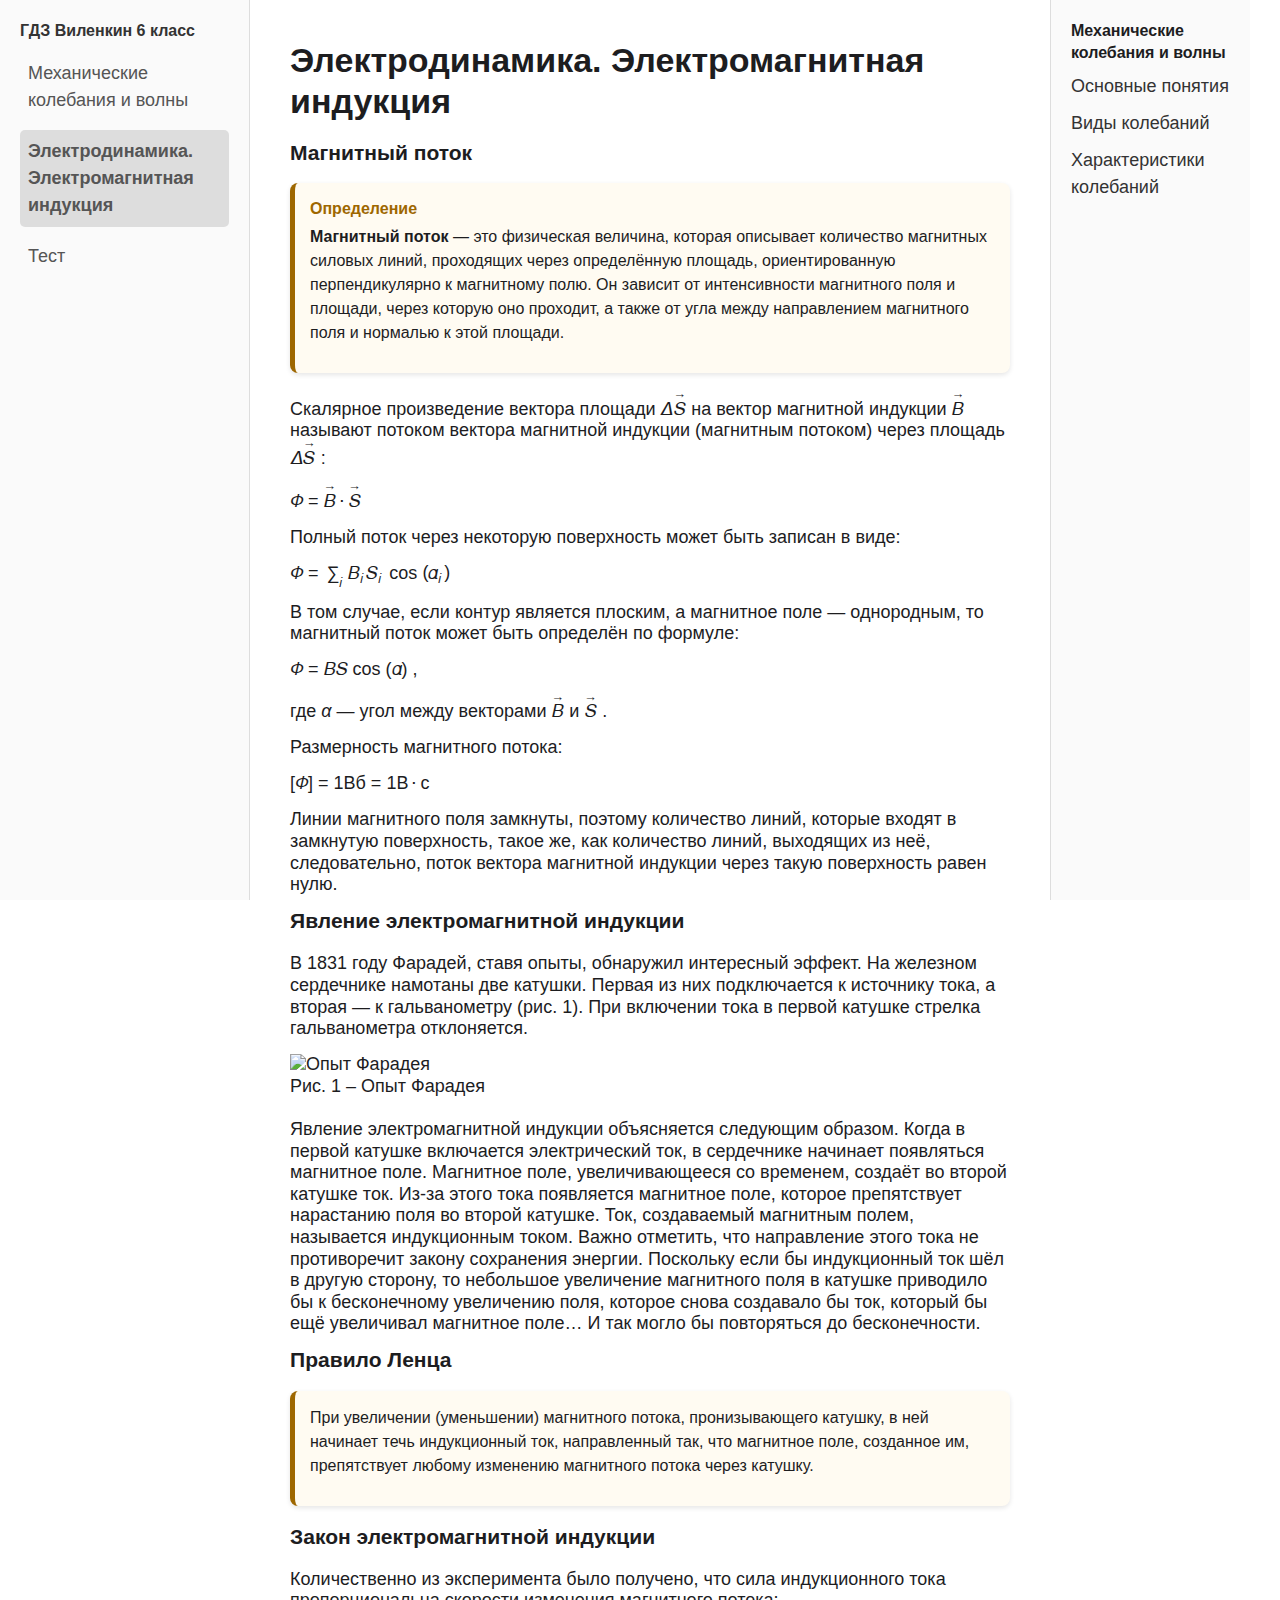
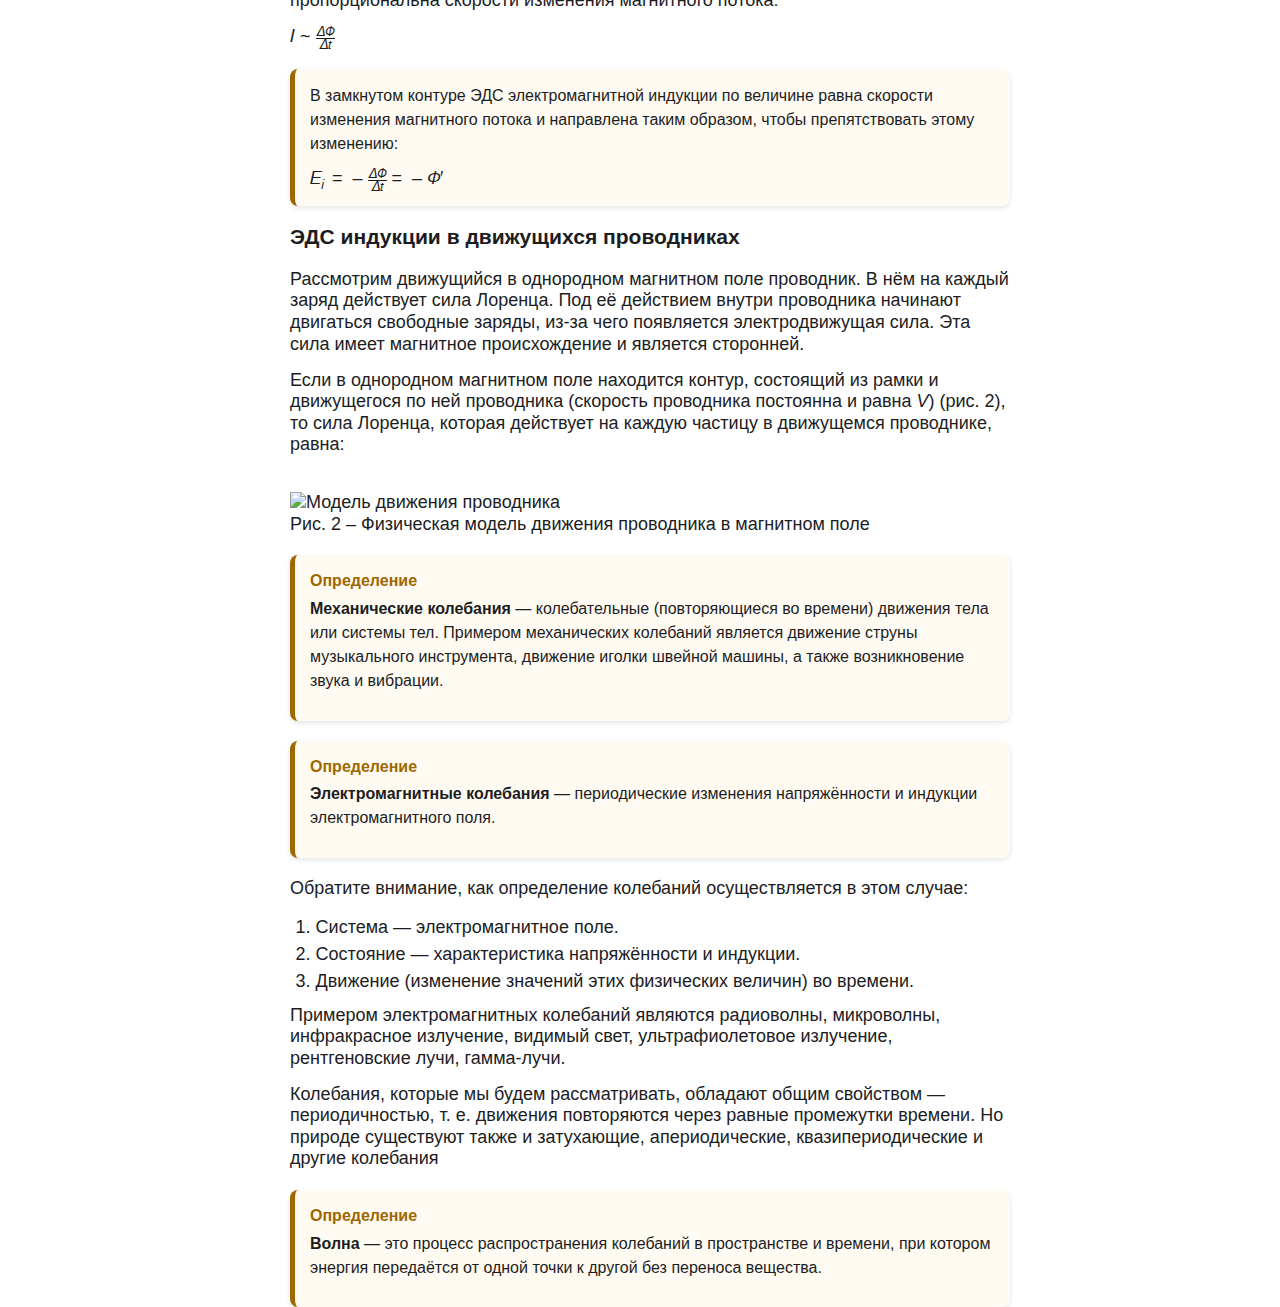
==== other.html @ 0caabad5 "add second page; rename css files" ====
<!DOCTYPE html>
<html lang="ru">
  <head>
    <meta charset="utf-8" />
    <meta name="viewport" content="width=device-width, initial-scale=1.0" />
    <title>Электродинамика. Электромагнитная индукция</title>
    <link rel="stylesheet" href="styles/style.css" />
  </head>

  <body>
    <div class="container">
      <!-- Left Sidebar -->
      <nav class="sidebar">
        <h3>ГДЗ Виленкин 6 класс</h3>
        <ul>
          <li><a href="index.html">Механические колебания и волны</a></li>
          <li class="active">
            <a href="">Электродинамика. Электромагнитная индукция</a>
          </li>
          <li><a href="test.html">Тест</a></li>
        </ul>
      </nav>

      <!-- Main Content -->
      <main class="content">
        <h1>Электродинамика. Электромагнитная индукция</h1>
        <h3>Магнитный поток</h3>
        <div class="note">
          <strong>Определение</strong>
          <p>
            <b>Магнитный поток</b> &mdash; это физическая величина, которая
            описывает количество магнитных силовых линий, проходящих через
            определённую площадь, ориентированную перпендикулярно к магнитному
            полю. Он зависит от интенсивности магнитного поля и площади, через
            которую оно проходит, а также от угла между направлением магнитного
            поля и нормалью к этой площади.
          </p>
        </div>
        <p>
          Скалярное произведение вектора площади
          <math>
            <mi>&Delta;</mi>
            <mover> <mi>S</mi><mo>&rarr;</mo> </mover>
          </math>
          на вектор магнитной индукции
          <math>
            <mover> <mi>B</mi><mo>&rarr;</mo> </mover>
          </math>
          называют потоком вектора магнитной индукции (магнитным потоком) через
          площадь
          <math>
            <mi>&Delta;</mi>
            <mover> <mi>S</mi><mo>&rarr;</mo> </mover>
          </math>
          :
        </p>
        <p>
          <math>
            <mi>&Phi;</mi><mo>=</mo>
            <mover> <mi>B</mi><mo>&rarr;</mo> </mover>
            <mo>&sdot;</mo>
            <mover> <mi>S</mi><mo>&rarr;</mo> </mover>
          </math>
        </p>

        <p>
          Полный поток через некоторую поверхность может быть записан в виде:
        </p>
        <p>
          <math>
            <mi>&Phi;</mi><mo>=</mo>
            <msub>
              <mo>&Sum;</mo>
              <mi>i</mi>
            </msub>
            <msub> <mi>B</mi><mi>i</mi> </msub>
            <msub> <mi>S</mi><mi>i</mi> </msub>
            <mo>cos</mo>
            <mo>(</mo>
            <msub> <mi>&alpha;</mi><mi>i</mi> </msub>
            <mo>)</mo>
          </math>
        </p>

        <p>
          В том случае, если контур является плоским, а магнитное поле &mdash;
          однородным, то магнитный поток может быть определён по формуле:
        </p>
        <p>
          <math>
            <mi>&Phi;</mi>
            <mo>=</mo>
            <mi>B</mi><mi>S</mi> <mo>cos</mo> <mo>(</mo><mi>&alpha;</mi>
            <mo>)</mo>
          </math>
          ,
        </p>
        <p>
          где <i class="math-symbol">&alpha;</i> &mdash; угол между векторами
          <math>
            <mover> <mi>B</mi><mo>&rarr;</mo> </mover>
          </math>
          и
          <math>
            <mover> <mi>S</mi><mo>&rarr;</mo> </mover>
          </math>
          .
        </p>

        <p>Размерность магнитного потока:</p>
        <p>
          <math>
            <mo>[</mo><mi>&Phi;</mi><mo>]</mo>
            <mo>=</mo>
            <mn>1</mn><mi>Bб</mi>
            <mo>=</mo>
            <mn>1</mn><mi>В</mi><mo>&sdot;</mo><mi>с</mi>
          </math>
        </p>

        <p>
          Линии магнитного поля замкнуты, поэтому количество линий, которые
          входят в замкнутую поверхность, такое же, как количество линий,
          выходящих из неё, следовательно, поток вектора магнитной индукции
          через такую поверхность равен нулю.
        </p>

        <h3>Явление электромагнитной индукции</h3>
        <br />
        <p>
          В 1831 году Фарадей, ставя опыты, обнаружил интересный эффект. На
          железном сердечнике намотаны две катушки. Первая из них подключается к
          источнику тока, а вторая &mdash; к гальванометру (рис. 1). При
          включении тока в первой катушке стрелка гальванометра отклоняется.
        </p>
        <figure>
          <img src="" alt="Опыт Фарадея" />
          <figcaption>Рис. 1 &ndash; Опыт Фарадея</figcaption>
        </figure>
        <br />

        <p>
          Явление электромагнитной индукции объясняется следующим образом. Когда
          в первой катушке включается электрический ток, в сердечнике начинает
          появляться магнитное поле. Магнитное поле, увеличивающееся со
          временем, создаёт во второй катушке ток. Из-за этого тока появляется
          магнитное поле, которое препятствует нарастанию поля во второй
          катушке. Ток, создаваемый магнитным полем, называется индукционным
          током. Важно отметить, что направление этого тока не противоречит
          закону сохранения энергии. Поскольку если бы индукционный ток шёл в
          другую сторону, то небольшое увеличение магнитного поля в катушке
          приводило бы к бесконечному увеличению поля, которое снова создавало
          бы ток, который бы ещё увеличивал магнитное поле… И так могло бы
          повторяться до бесконечности.
        </p>

        <h3>Правило Ленца</h3>
        <div class="note">
          <p>
            При увеличении (уменьшении) магнитного потока, пронизывающего
            катушку, в ней начинает течь индукционный ток, направленный так, что
            магнитное поле, созданное им, препятствует любому изменению
            магнитного потока через катушку.
          </p>
        </div>

        <h3>Закон электромагнитной индукции</h3>
        <br />
        <p>
          Количественно из эксперимента было получено, что сила индукционного
          тока пропорциональна скорости изменения магнитного потока:
        </p>
        <math>
          <mi>I</mi><mo> ~ </mo>
          <mfrac>
            <mrow> <mi>&Delta;</mi><mi>&Phi;</mi> </mrow>
            <mrow> <mi>&Delta;</mi><mi>t</mi> </mrow>
          </mfrac>
        </math>
        <div class="note">
          <p>
            В замкнутом контуре ЭДС электромагнитной индукции по величине равна
            скорости изменения магнитного потока и направлена таким образом,
            чтобы препятствовать этому изменению:
          </p>
          <math>
            <msub>
              <mi>E</mi>
              <mi>i</mi>
            </msub>
            <mo>=</mo>
            <mo>&ndash;</mo>
            <mfrac>
              <mrow> <mi>&Delta;</mi><mi>&Phi;</mi> </mrow>
              <mrow> <mi>&Delta;</mi><mi>t</mi> </mrow>
            </mfrac>
            <mo>=</mo>
            <mo>&ndash;</mo><mi>&Phi;</mi><mi>&prime;</mi>
          </math>
        </div>

        <h3>ЭДС индукции в движущихся проводникаx</h3>
        <br />
        <p>
          Рассмотрим движущийся в однородном магнитном поле проводник. В нём на
          каждый заряд действует сила Лоренца. Под её действием внутри
          проводника начинают двигаться свободные заряды, из-за чего появляется
          электродвижущая сила. Эта сила имеет магнитное происхождение и
          является сторонней.
        </p>
        <p>
          Если в однородном магнитном поле находится контур, состоящий из рамки
          и движущегося по ней проводника (скорость проводника постоянна и равна
          <i class="math-symbol">V</i>) (рис. 2), то сила Лоренца, которая
          действует на каждую частицу в движущемся проводнике, равна:
        </p>
        <math> </math>
        <figure>
          <img
            src=""
            alt="Модель движения проводника"
          />
          <figcaption>
            Рис. 2 &ndash; Физическая модель движения проводника в магнитном
            поле
          </figcaption>
        </figure>

        <!-- Old code -->
        <div class="note">
          <strong>Определение</strong>
          <p>
            <b>Механические колебания</b> &mdash; колебательные (повторяющиеся
            во времени) движения тела или системы тел. Примером механических
            колебаний является движение струны музыкального инструмента,
            движение иголки швейной машины, а также возникновение звука и
            вибрации.
          </p>
        </div>

        <div class="note">
          <strong>Определение</strong>
          <p>
            <b>Электромагнитные колебания</b> &mdash; периодические изменения
            напряжённости и индукции электромагнитного поля.
          </p>
        </div>

        <div>
          <p>
            Обратите внимание, как определение колебаний осуществляется в этом
            случае:
          </p>
          <ol start="1">
            <li>Система &mdash; электромагнитное поле.</li>
            <li>Состояние &mdash; характеристика напряжённости и индукции.</li>
            <li>
              Движение (изменение значений этих физических величин) во времени.
            </li>
          </ol>
        </div>
        <p>
          Примером электромагнитных колебаний являются радиоволны, микроволны,
          инфракрасное излучение, видимый свет, ультрафиолетовое излучение,
          рентгеновские лучи, гамма-лучи.
        </p>

        <p>
          Колебания, которые мы будем рассматривать, обладают общим свойством
          &mdash; периодичностью, т. е. движения повторяются через равные
          промежутки времени. Но природе существуют также и затухающие,
          апериодические, квазипериодические и другие колебания
        </p>
        <div class="note">
          <strong>Определение</strong>
          <p>
            <b>Волна</b> &mdash; это процесс распространения колебаний в
            пространстве и времени, при котором энергия передаётся от одной
            точки к другой без переноса вещества.
          </p>
        </div>
      </main>

      <!-- Right Sidebar -->
      <aside class="right-sidebar">
        <h3>Механические колебания и волны</h3>
        <ul>
          <li><a href="#">Основные понятия</a></li>
          <li><a href="#">Виды колебаний</a></li>
          <li><a href="#">Характеристики колебаний</a></li>
        </ul>
      </aside>
    </div>
  </body>
</html>
---- styles/style.css ----
/* Reset and basic styles */
* {
    margin: 0;
    padding: 0;
    box-sizing: border-box;
    font-family: 'SF Pro Text 400', 'Helvetica', 'Arial', sans-serif;
}
/* Layout */
.container {
    display: flex;
    height: 100vh;
}

/* Sidebar (Left) */
.sidebar {
    width: 250px;
    background: #fafafa;
    padding: 20px;
    overflow-y: auto;
    border-right: 1px solid #ddd;
}

.sidebar h3 {
    font-size: 16px;
    margin-bottom: 10px;
    color: #333;
}

.sidebar ul {
    list-style: none;
    padding: 0;
}

.sidebar ul li {
    margin: 8px 0;
}

.sidebar ul li a {
    text-decoration: none;
    color: #555;
    display: block;
    padding: 8px;
    border-radius: 5px;
}

.sidebar ul li a:hover,
.sidebar ul li.active a {
    background: #ddd;
}

.sidebar ul li.active a {
    font-weight: 600;
}


/* Main Content */
.content {
    flex: 1;
    padding: 40px;
    max-width: 800px;
}
body {
    font-family: 'SF Pro Text 400', 'Helvetica', 'Arial', sans-serif;
    font-size: 18px;
    color: #1d1d1f;
    line-height: 1.2em;

}

h1 {
    font-family: 'SF Pro Display 700', sans-serif;
    font-size: 34px;
    line-height: 1.2em;
    margin-bottom: 20px;
}
h2 {
    font-family: 'SF Pro Display 700', sans-serif;
    font-size: 28px;
    line-height: 1.2em;
    margin-top: 20px;
    margin-bottom: 12px;
}

ol {
    margin-left: 1.6rem;
    margin-top: 0.8rem;
    margin-bottom: 0.6rem;
}

li {
    line-height: 1.5em;
}

p{
    margin-bottom: 0.8em;
}

.subtitle {
    font-size: 20px;
    line-height: 1.3em;
    margin-bottom: 24px;
}

.main-image {
    width: 100%;
    max-width: 600px;
    border-radius: 8px;
    margin: 20px 0;
}

/* Right Sidebar */
.right-sidebar {
    width: 200px;
    background: #fafafa;
    padding: 20px;
    border-left: 1px solid #ddd;
}

.right-sidebar h3 {
    font-size: 16px;
    margin-bottom: 10px;
}

.right-sidebar ul {
    list-style: none;
}

.right-sidebar ul li {
    margin-bottom: 10px;
}

.right-sidebar ul li a {
    text-decoration: none;
    color: #333;
}

.right-sidebar ul li a:hover {
    text-decoration: underline;
}

/* Note Component */
.note {
    background: #fffbf2;
    border-left: 5px solid #9e6700;
    padding: 15px;
    border-radius: 8px;
    box-shadow: 0px 2px 5px rgba(0, 0, 0, 0.1);
    margin-top: 20px;
    margin-bottom: 20px;
}

.note strong {
    display: block;
    font-size: 16px;
    color: #9e6700;
    margin-bottom: 5px;
}
.note bold {
    font-weight: bold;
}
.note p {
    font-size: 16px;
    line-height: 1.5em;
}

/* Responsive Design */
@media (max-width: 900px) {
    .right-sidebar {
        display: none;
    }
}

@media (max-width: 700px) {
    .sidebar {
        display: none;
        width: 200px;
    }

    .container {
        flex-direction: column;
    }

    .content {
        padding: 20px;
    }
}
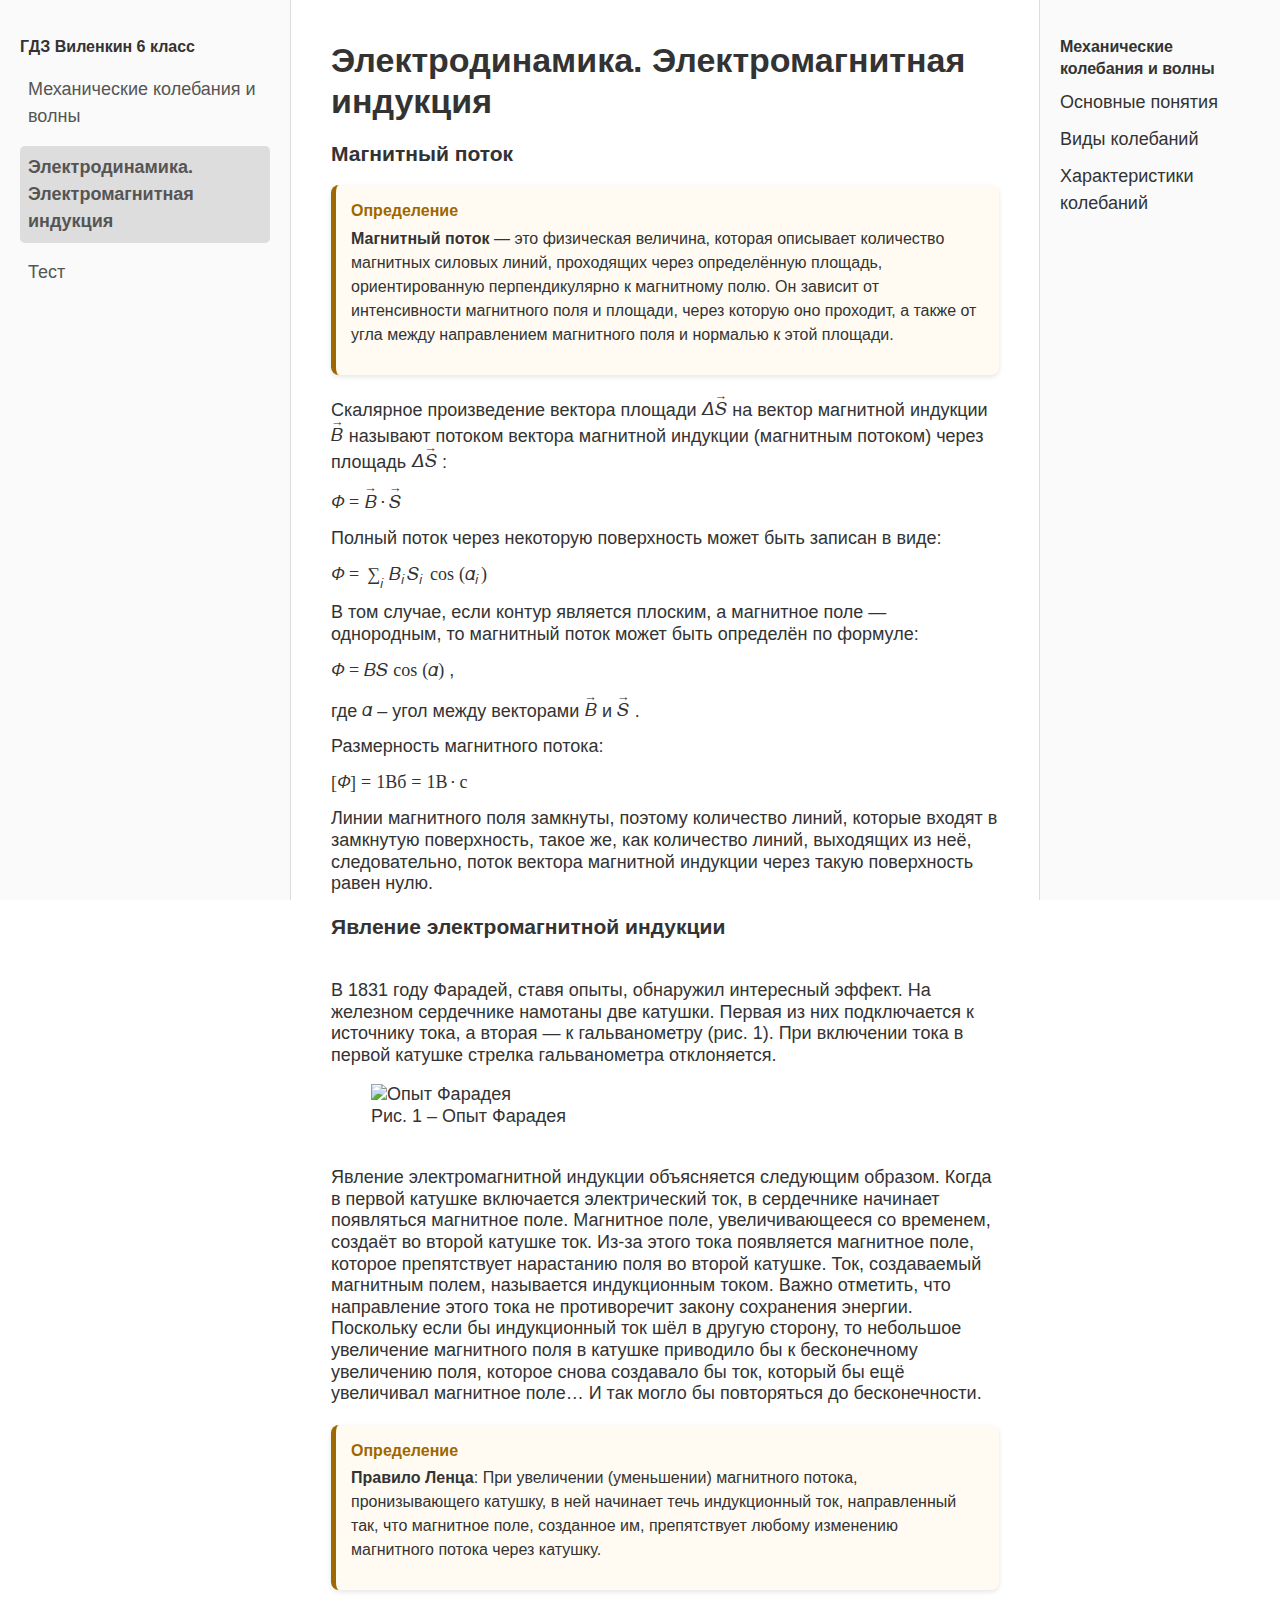
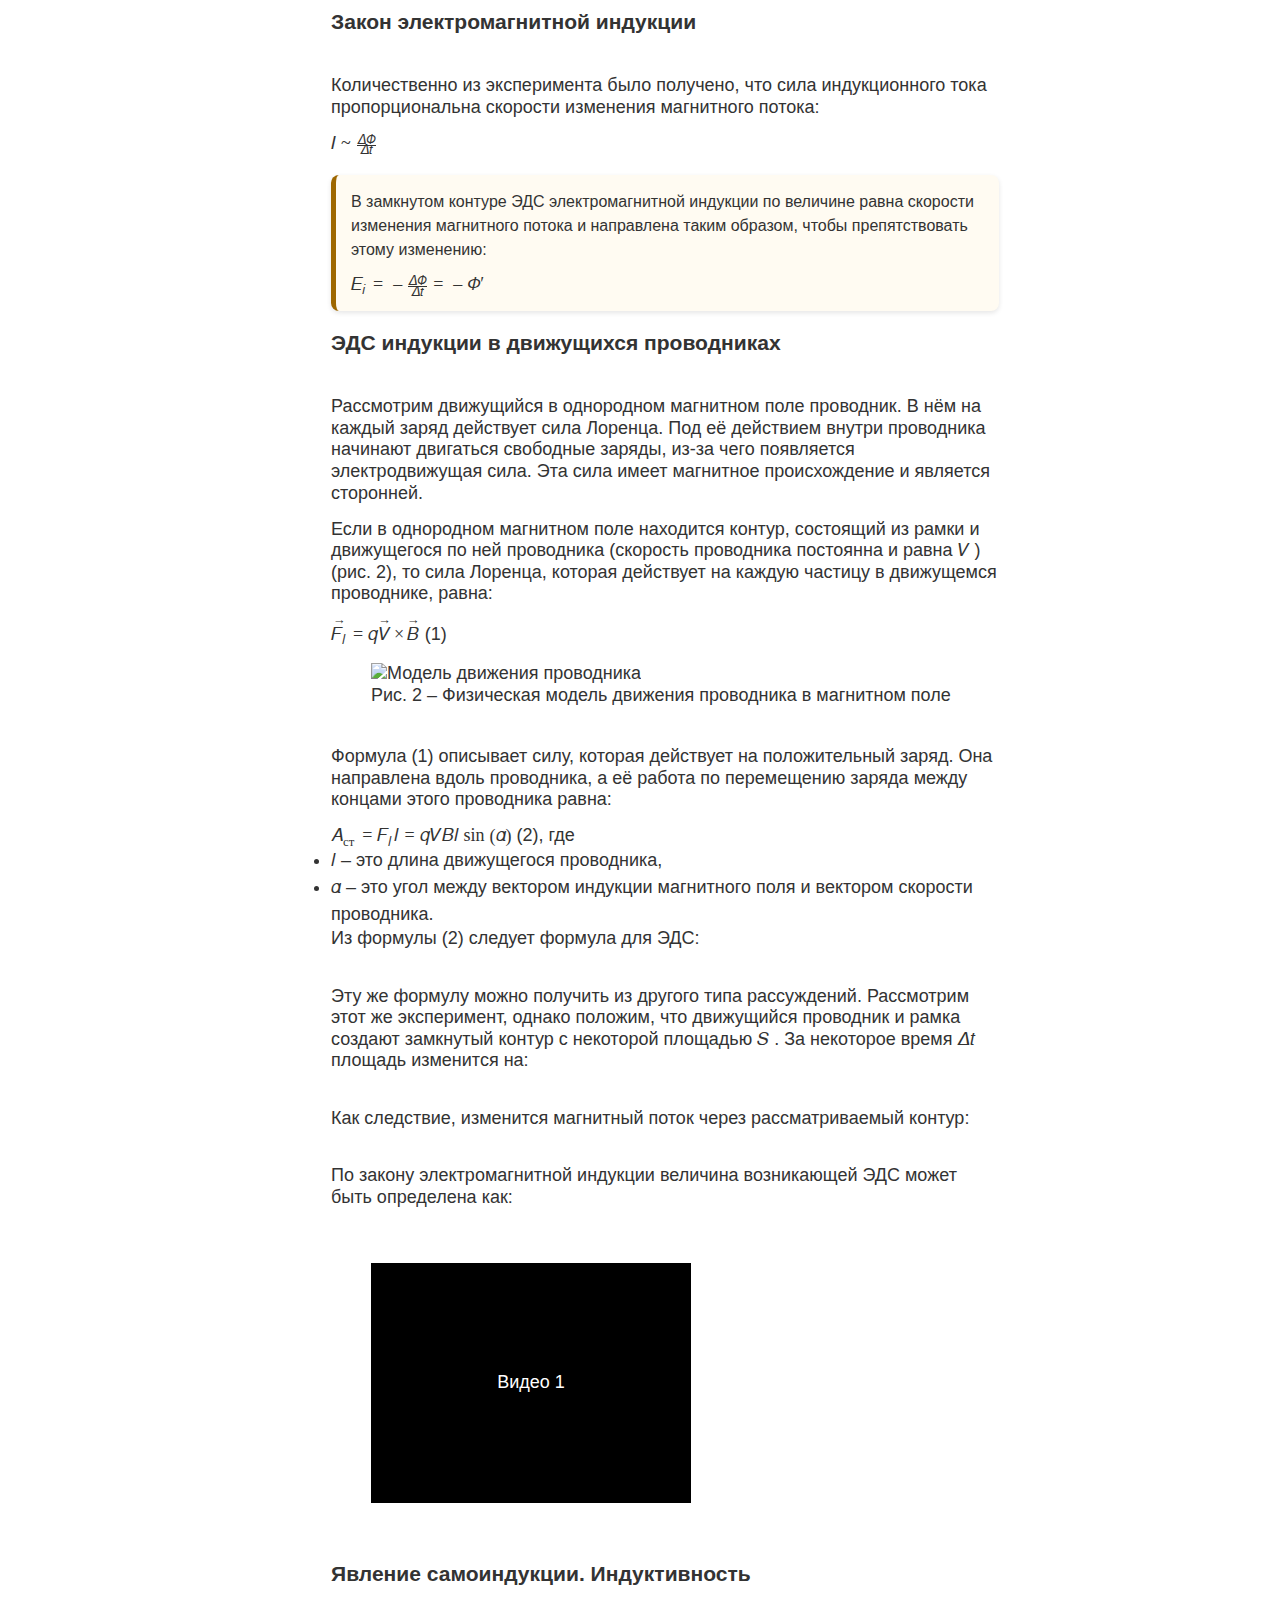
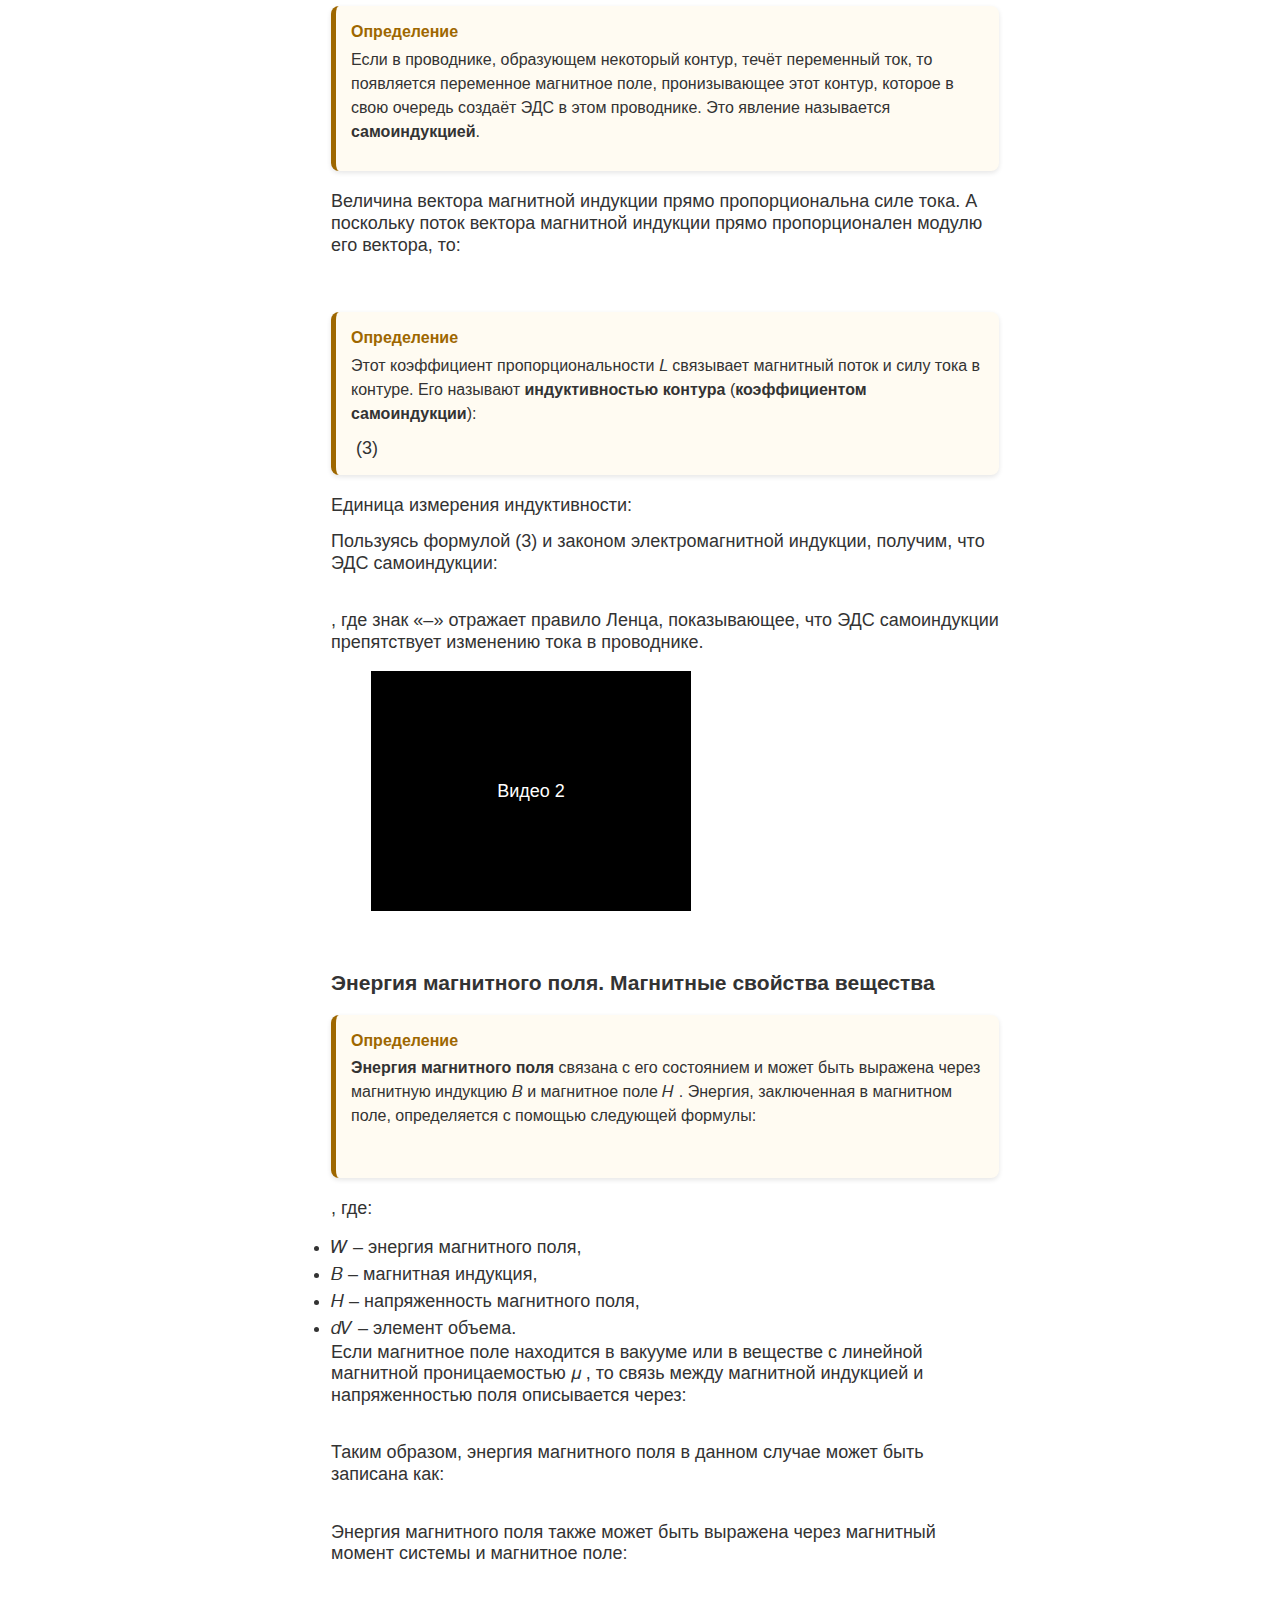
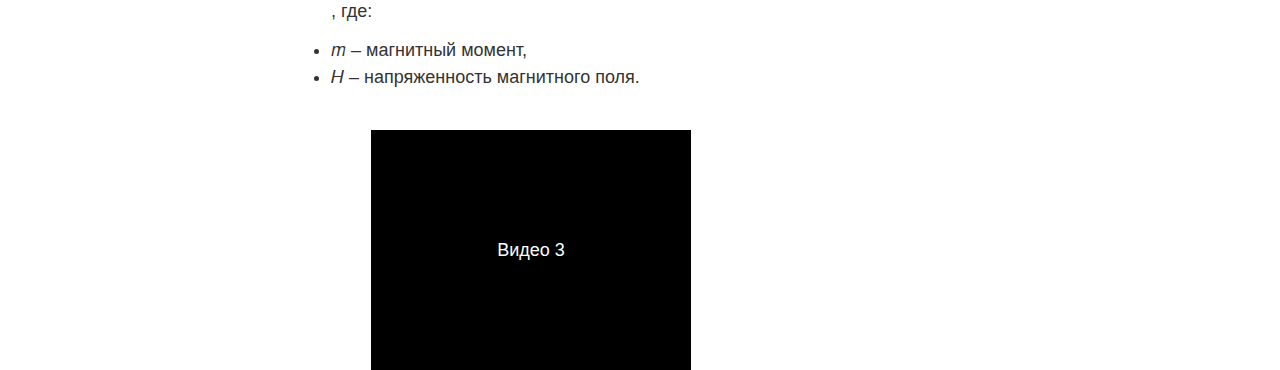
==== commit c0cf6b9c: "fill second page; config styles" ====
--- a/other.html
+++ b/other.html
@@ -4,7 +4,18 @@
     <meta charset="utf-8" />
     <meta name="viewport" content="width=device-width, initial-scale=1.0" />
     <title>Электродинамика. Электромагнитная индукция</title>
-    <link rel="stylesheet" href="styles/style.css" />
+    <link rel="stylesheet" href="styles/styles.css" />
+    <style>
+      .video {
+        display: flex;
+        height: 240px;
+        width: 320px;
+        background-color: #000;
+        color: #fff;
+        justify-content: center;
+        align-items: center;
+      }
+    </style>
   </head>
 
   <body>
@@ -28,28 +39,24 @@
         <div class="note">
           <strong>Определение</strong>
           <p>
-            <b>Магнитный поток</b> &mdash; это физическая величина, которая
-            описывает количество магнитных силовых линий, проходящих через
-            определённую площадь, ориентированную перпендикулярно к магнитному
-            полю. Он зависит от интенсивности магнитного поля и площади, через
-            которую оно проходит, а также от угла между направлением магнитного
-            поля и нормалью к этой площади.
+            <b>Магнитный поток</b> &mdash; это физическая величина, которая описывает количество магнитных силовых
+            линий, проходящих через определённую площадь, ориентированную перпендикулярно к магнитному полю. Он зависит
+            от интенсивности магнитного поля и площади, через которую оно проходит, а также от угла между направлением
+            магнитного поля и нормалью к этой площади.
           </p>
         </div>
         <p>
           Скалярное произведение вектора площади
           <math>
-            <mi>&Delta;</mi>
-            <mover> <mi>S</mi><mo>&rarr;</mo> </mover>
+            <mi>&Delta;</mi><mover> <mi>S</mi><mo>&rarr;</mo> </mover>
           </math>
           на вектор магнитной индукции
           <math>
             <mover> <mi>B</mi><mo>&rarr;</mo> </mover>
           </math>
-          называют потоком вектора магнитной индукции (магнитным потоком) через
-          площадь
-          <math>
-            <mi>&Delta;</mi>
+          называют потоком вектора магнитной индукции (магнитным потоком) через площадь
+          <math
+            ><mi>&Delta;</mi>
             <mover> <mi>S</mi><mo>&rarr;</mo> </mover>
           </math>
           :
@@ -63,16 +70,11 @@
           </math>
         </p>
 
-        <p>
-          Полный поток через некоторую поверхность может быть записан в виде:
-        </p>
+        <p>Полный поток через некоторую поверхность может быть записан в виде:</p>
         <p>
           <math>
             <mi>&Phi;</mi><mo>=</mo>
-            <msub>
-              <mo>&Sum;</mo>
-              <mi>i</mi>
-            </msub>
+            <msub> <mo>&Sum;</mo><mi>i</mi> </msub>
             <msub> <mi>B</mi><mi>i</mi> </msub>
             <msub> <mi>S</mi><mi>i</mi> </msub>
             <mo>cos</mo>
@@ -83,20 +85,21 @@
         </p>
 
         <p>
-          В том случае, если контур является плоским, а магнитное поле &mdash;
-          однородным, то магнитный поток может быть определён по формуле:
+          В том случае, если контур является плоским, а магнитное поле &mdash; однородным, то магнитный поток может быть
+          определён по формуле:
         </p>
         <p>
           <math>
             <mi>&Phi;</mi>
             <mo>=</mo>
-            <mi>B</mi><mi>S</mi> <mo>cos</mo> <mo>(</mo><mi>&alpha;</mi>
-            <mo>)</mo>
+            <mi>B</mi><mi>S</mi>
+            <mo>cos</mo>
+            <mo>(</mo><mi>&alpha;</mi><mo>)</mo>
           </math>
           ,
         </p>
         <p>
-          где <i class="math-symbol">&alpha;</i> &mdash; угол между векторами
+          где <math><mi>&alpha;</mi></math> &ndash; угол между векторами
           <math>
             <mover> <mi>B</mi><mo>&rarr;</mo> </mover>
           </math>
@@ -119,19 +122,17 @@
         </p>
 
         <p>
-          Линии магнитного поля замкнуты, поэтому количество линий, которые
-          входят в замкнутую поверхность, такое же, как количество линий,
-          выходящих из неё, следовательно, поток вектора магнитной индукции
-          через такую поверхность равен нулю.
+          Линии магнитного поля замкнуты, поэтому количество линий, которые входят в замкнутую поверхность, такое же,
+          как количество линий, выходящих из неё, следовательно, поток вектора магнитной индукции через такую
+          поверхность равен нулю.
         </p>
 
         <h3>Явление электромагнитной индукции</h3>
         <br />
         <p>
-          В 1831 году Фарадей, ставя опыты, обнаружил интересный эффект. На
-          железном сердечнике намотаны две катушки. Первая из них подключается к
-          источнику тока, а вторая &mdash; к гальванометру (рис. 1). При
-          включении тока в первой катушке стрелка гальванометра отклоняется.
+          В 1831 году Фарадей, ставя опыты, обнаружил интересный эффект. На железном сердечнике намотаны две катушки.
+          Первая из них подключается к источнику тока, а вторая &mdash; к гальванометру (рис. 1). При включении тока в
+          первой катушке стрелка гальванометра отклоняется.
         </p>
         <figure>
           <img src="" alt="Опыт Фарадея" />
@@ -140,26 +141,21 @@
         <br />
 
         <p>
-          Явление электромагнитной индукции объясняется следующим образом. Когда
-          в первой катушке включается электрический ток, в сердечнике начинает
-          появляться магнитное поле. Магнитное поле, увеличивающееся со
-          временем, создаёт во второй катушке ток. Из-за этого тока появляется
-          магнитное поле, которое препятствует нарастанию поля во второй
-          катушке. Ток, создаваемый магнитным полем, называется индукционным
-          током. Важно отметить, что направление этого тока не противоречит
-          закону сохранения энергии. Поскольку если бы индукционный ток шёл в
-          другую сторону, то небольшое увеличение магнитного поля в катушке
-          приводило бы к бесконечному увеличению поля, которое снова создавало
-          бы ток, который бы ещё увеличивал магнитное поле… И так могло бы
+          Явление электромагнитной индукции объясняется следующим образом. Когда в первой катушке включается
+          электрический ток, в сердечнике начинает появляться магнитное поле. Магнитное поле, увеличивающееся со
+          временем, создаёт во второй катушке ток. Из-за этого тока появляется магнитное поле, которое препятствует
+          нарастанию поля во второй катушке. Ток, создаваемый магнитным полем, называется индукционным током. Важно
+          отметить, что направление этого тока не противоречит закону сохранения энергии. Поскольку если бы индукционный
+          ток шёл в другую сторону, то небольшое увеличение магнитного поля в катушке приводило бы к бесконечному
+          увеличению поля, которое снова создавало бы ток, который бы ещё увеличивал магнитное поле… И так могло бы
           повторяться до бесконечности.
         </p>
 
-        <h3>Правило Ленца</h3>
-        <div class="note">
-          <p>
-            При увеличении (уменьшении) магнитного потока, пронизывающего
-            катушку, в ней начинает течь индукционный ток, направленный так, что
-            магнитное поле, созданное им, препятствует любому изменению
+        <div class="note">
+          <strong>Определение</strong>
+          <p>
+            <b>Правило Ленца</b>: При увеличении (уменьшении) магнитного потока, пронизывающего катушку, в ней начинает
+            течь индукционный ток, направленный так, что магнитное поле, созданное им, препятствует любому изменению
             магнитного потока через катушку.
           </p>
         </div>
@@ -167,8 +163,8 @@
         <h3>Закон электромагнитной индукции</h3>
         <br />
         <p>
-          Количественно из эксперимента было получено, что сила индукционного
-          тока пропорциональна скорости изменения магнитного потока:
+          Количественно из эксперимента было получено, что сила индукционного тока пропорциональна скорости изменения
+          магнитного потока:
         </p>
         <math>
           <mi>I</mi><mo> ~ </mo>
@@ -179,15 +175,11 @@
         </math>
         <div class="note">
           <p>
-            В замкнутом контуре ЭДС электромагнитной индукции по величине равна
-            скорости изменения магнитного потока и направлена таким образом,
-            чтобы препятствовать этому изменению:
-          </p>
-          <math>
-            <msub>
-              <mi>E</mi>
-              <mi>i</mi>
-            </msub>
+            В замкнутом контуре ЭДС электромагнитной индукции по величине равна скорости изменения магнитного потока и
+            направлена таким образом, чтобы препятствовать этому изменению:
+          </p>
+          <math>
+            <msub><mi>E</mi><mi>i</mi> </msub>
             <mo>=</mo>
             <mo>&ndash;</mo>
             <mfrac>
@@ -202,83 +194,171 @@
         <h3>ЭДС индукции в движущихся проводникаx</h3>
         <br />
         <p>
-          Рассмотрим движущийся в однородном магнитном поле проводник. В нём на
-          каждый заряд действует сила Лоренца. Под её действием внутри
-          проводника начинают двигаться свободные заряды, из-за чего появляется
-          электродвижущая сила. Эта сила имеет магнитное происхождение и
-          является сторонней.
-        </p>
-        <p>
-          Если в однородном магнитном поле находится контур, состоящий из рамки
-          и движущегося по ней проводника (скорость проводника постоянна и равна
-          <i class="math-symbol">V</i>) (рис. 2), то сила Лоренца, которая
-          действует на каждую частицу в движущемся проводнике, равна:
-        </p>
-        <math> </math>
+          Рассмотрим движущийся в однородном магнитном поле проводник. В нём на каждый заряд действует сила Лоренца. Под
+          её действием внутри проводника начинают двигаться свободные заряды, из-за чего появляется электродвижущая
+          сила. Эта сила имеет магнитное происхождение и является сторонней.
+        </p>
+        <p>
+          Если в однородном магнитном поле находится контур, состоящий из рамки и движущегося по ней проводника
+          (скорость проводника постоянна и равна
+          <math><mi>V</mi></math> ) (рис. 2), то сила Лоренца, которая действует на каждую частицу в движущемся
+          проводнике, равна:
+        </p>
+        <math>
+          <mover>
+            <msub> <mi>F</mi><mi>l</mi> </msub>
+            <mo>&rarr;</mo>
+          </mover>
+          <mo>=</mo>
+          <mi>q</mi>
+          <mover> <mi>V</mi><mo>&rarr;</mo> </mover>
+          <mo>&times;</mo>
+          <mover> <mi>B</mi><mo>&rarr;</mo> </mover>
+        </math>
+        (1)
         <figure>
-          <img
-            src=""
-            alt="Модель движения проводника"
-          />
-          <figcaption>
-            Рис. 2 &ndash; Физическая модель движения проводника в магнитном
-            поле
-          </figcaption>
+          <img src="" alt="Модель движения проводника" />
+          <figcaption>Рис. 2 &ndash; Физическая модель движения проводника в магнитном поле</figcaption>
         </figure>
-
-        <!-- Old code -->
-        <div class="note">
-          <strong>Определение</strong>
-          <p>
-            <b>Механические колебания</b> &mdash; колебательные (повторяющиеся
-            во времени) движения тела или системы тел. Примером механических
-            колебаний является движение струны музыкального инструмента,
-            движение иголки швейной машины, а также возникновение звука и
-            вибрации.
-          </p>
-        </div>
-
-        <div class="note">
-          <strong>Определение</strong>
-          <p>
-            <b>Электромагнитные колебания</b> &mdash; периодические изменения
-            напряжённости и индукции электромагнитного поля.
-          </p>
-        </div>
-
-        <div>
-          <p>
-            Обратите внимание, как определение колебаний осуществляется в этом
-            случае:
-          </p>
-          <ol start="1">
-            <li>Система &mdash; электромагнитное поле.</li>
-            <li>Состояние &mdash; характеристика напряжённости и индукции.</li>
-            <li>
-              Движение (изменение значений этих физических величин) во времени.
-            </li>
-          </ol>
-        </div>
-        <p>
-          Примером электромагнитных колебаний являются радиоволны, микроволны,
-          инфракрасное излучение, видимый свет, ультрафиолетовое излучение,
-          рентгеновские лучи, гамма-лучи.
-        </p>
-
-        <p>
-          Колебания, которые мы будем рассматривать, обладают общим свойством
-          &mdash; периодичностью, т. е. движения повторяются через равные
-          промежутки времени. Но природе существуют также и затухающие,
-          апериодические, квазипериодические и другие колебания
-        </p>
-        <div class="note">
-          <strong>Определение</strong>
-          <p>
-            <b>Волна</b> &mdash; это процесс распространения колебаний в
-            пространстве и времени, при котором энергия передаётся от одной
-            точки к другой без переноса вещества.
-          </p>
-        </div>
+        <br />
+
+        <p>
+          Формула (1) описывает силу, которая действует на положительный заряд. Она направлена вдоль проводника, а её
+          работа по перемещению заряда между концами этого проводника равна:
+        </p>
+        <math>
+          <msub> <mi>A</mi><mi>ст</mi> </msub>
+          <mo>=</mo>
+          <msub> <mi>F</mi><mi>l</mi> </msub>
+          <mi>l</mi>
+          <mo>=</mo>
+          <mi>q</mi>
+          <mi>V</mi>
+          <mi>B</mi>
+          <mi>l</mi>
+          <mo>sin</mo>
+          <mo>(</mo><mi>&alpha;</mi><mo>)</mo>
+        </math>
+        (2), где
+        <ul>
+          <li>
+            <math><mi>l</mi></math> &ndash; это длина движущегося проводника,
+          </li>
+          <li>
+            <math><mi>&alpha;</mi></math> &ndash; это угол между вектором индукции магнитного поля и вектором скорости
+            проводника.
+          </li>
+        </ul>
+
+        <p>Из формулы (2) следует формула для ЭДС:</p>
+        <math></math>
+
+        <p>
+          Эту же формулу можно получить из другого типа рассуждений. Рассмотрим этот же эксперимент, однако положим, что
+          движущийся проводник и рамка создают замкнутый контур с некоторой площадью <math><mi>S</mi></math> . За
+          некоторое время <math><mi>&Delta;</mi><mi>t</mi></math> площадь изменится на:
+        </p>
+        <math></math>
+
+        <p>Как следствие, изменится магнитный поток через рассматриваемый контур:</p>
+        <math></math>
+
+        <p>По закону электромагнитной индукции величина возникающей ЭДС может быть определена как:</p>
+        <math></math>
+
+        <figure class="video">Видео 1</figure>
+        <br />
+
+        <h3>Явление самоиндукции. Индуктивность</h3>
+        <div class="note">
+          <strong>Определение</strong>
+          <p>
+            Если в проводнике, образующем некоторый контур, течёт переменный ток, то появляется переменное магнитное
+            поле, пронизывающее этот контур, которое в свою очередь создаёт ЭДС в этом проводнике. Это явление
+            называется <b>самоиндукцией</b>.
+          </p>
+        </div>
+
+        <p>
+          Величина вектора магнитной индукции прямо пропорциональна силе тока. А поскольку поток вектора магнитной
+          индукции прямо пропорционален модулю его вектора, то:
+        </p>
+        <math></math>
+
+        <div class="note">
+          <strong>Определение</strong>
+          <p>
+            Этот коэффициент пропорциональности <math><mi>L</mi></math> связывает магнитный поток и силу тока в контуре.
+            Его называют <b>индуктивностью контура</b> (<b>коэффициентом самоиндукции</b>):
+          </p>
+          <math></math>
+          (3)
+        </div>
+
+        <p>
+          Единица измерения индуктивности:
+          <math></math>
+        </p>
+
+        <p>Пользуясь формулой (3) и законом электромагнитной индукции, получим, что ЭДС самоиндукции:</p>
+        <math></math>
+        <p>
+          , где знак &laquo;&ndash;&raquo; отражает правило Ленца, показывающее, что ЭДС самоиндукции препятствует
+          изменению тока в проводнике.
+        </p>
+
+        <figure class="video">Видео 2</figure>
+        <br />
+
+        <h3>Энергия магнитного поля. Магнитные свойства вещества</h3>
+        <div class="note">
+          <strong>Определение</strong>
+          <p>
+            <b>Энергия магнитного поля</b> связана с его состоянием и может быть выражена через магнитную индукцию
+            <math><mi>B</mi></math> и магнитное поле <math><mi>H</mi></math> . Энергия, заключенная в магнитном поле,
+            определяется с помощью следующей формулы:
+          </p>
+          <math></math>
+        </div>
+        <p>, где:</p>
+        <ul>
+          <li>
+            <math><mi>W</mi></math> &ndash; энергия магнитного поля,
+          </li>
+          <li>
+            <math><mi>B</mi></math> &ndash; магнитная индукция,
+          </li>
+          <li>
+            <math><mi>H</mi></math> &ndash; напряженность магнитного поля,
+          </li>
+          <li>
+            <math><mi>d</mi><mi>V</mi></math> &ndash; элемент объема.
+          </li>
+        </ul>
+
+        <p>
+          Если магнитное поле находится в вакууме или в веществе с линейной магнитной проницаемостью
+          <math><mi>&mu;</mi></math> , то связь между магнитной индукцией и напряженностью поля описывается через:
+        </p>
+        <math></math>
+
+        <p>Таким образом, энергия магнитного поля в данном случае может быть записана как:</p>
+        <math></math>
+
+        <p>Энергия магнитного поля также может быть выражена через магнитный момент системы и магнитное поле:</p>
+        <math></math>
+        <p>, где:</p>
+        <ul>
+          <li>
+            <math><mi>m</mi></math> &ndash; магнитный момент,
+          </li>
+          <li>
+            <math><mi>H</mi></math> &ndash; напряженность магнитного поля.
+          </li>
+        </ul>
+
+        <br />
+        <figure class="video">Видео 3</figure>
       </main>
 
       <!-- Right Sidebar -->
--- a/styles/styles.css
+++ b/styles/styles.css
@@ -0,0 +1,208 @@
+/* CSS Variables */
+:root {
+  --font-primary: "SF Pro Text 400", "Helvetica", "Arial", sans-serif;
+  --font-heading: "SF Pro Display 700", sans-serif;
+  --color-primary: #333;
+  --color-secondary: #555;
+  --color-background: #fafafa;
+  --color-border: #ddd;
+  --color-hover: #ddd;
+  --color-active: #9e6700;
+  --spacing-unit: 8px;
+  --border-radius: 5px;
+}
+
+/* Reset and basic styles */
+body,
+h1,
+h2,
+p,
+ul,
+li {
+  margin: 0;
+  padding: 0;
+  box-sizing: border-box;
+}
+
+body {
+  font-family: var(--font-primary);
+  font-size: 18px;
+  color: var(--color-primary);
+  line-height: 1.2em;
+}
+
+/* Layout */
+.container {
+  display: flex;
+  height: 100vh;
+}
+
+/* Sidebar (Left) */
+.sidebar {
+  width: 250px;
+  background: var(--color-background);
+  padding: 20px;
+  overflow-y: auto;
+  border-right: 1px solid var(--color-border);
+}
+
+.sidebar h3 {
+  font-size: 16px;
+  margin-bottom: 10px;
+  color: var(--color-primary);
+}
+
+.sidebar ul {
+  list-style: none;
+  padding: 0;
+}
+
+.sidebar ul li {
+  margin: var(--spacing-unit) 0;
+}
+
+.sidebar ul li a {
+  text-decoration: none;
+  color: var(--color-secondary);
+  display: block;
+  padding: var(--spacing-unit);
+  border-radius: var(--border-radius);
+}
+
+.sidebar ul li a:hover,
+.sidebar ul li.active a {
+  background: var(--color-hover);
+}
+
+.sidebar ul li.active a {
+  font-weight: 600;
+}
+
+/* Main Content */
+.content {
+  flex: 1;
+  padding: 40px;
+  max-width: 800px;
+}
+
+h1 {
+  font-family: var(--font-heading);
+  font-size: 34px;
+  line-height: 1.2em;
+  margin-bottom: 20px;
+}
+
+h2 {
+  font-family: var(--font-heading);
+  font-size: 28px;
+  line-height: 1.2em;
+  margin-top: 20px;
+  margin-bottom: 12px;
+}
+
+ol {
+  margin-left: 1.6rem;
+  margin-top: 0.8rem;
+  margin-bottom: 0.6rem;
+}
+
+li {
+  line-height: 1.5em;
+}
+
+p {
+  margin-bottom: 0.8em;
+}
+
+.subtitle {
+  font-size: 20px;
+  line-height: 1.3em;
+  margin-bottom: 24px;
+}
+
+.main-image {
+  width: 100%;
+  max-width: 600px;
+  border-radius: 8px;
+  margin: 20px 0;
+}
+
+math > mo,
+math > mi,
+math > mn {
+  font-family: Cambria Math, Cambria, Cochin, Georgia, Times, "Times New Roman", serif;
+}
+
+/* Right Sidebar */
+.right-sidebar {
+  width: 200px;
+  background: var(--color-background);
+  padding: 20px;
+  border-left: 1px solid var(--color-border);
+}
+
+.right-sidebar h3 {
+  font-size: 16px;
+  margin-bottom: 10px;
+}
+
+.right-sidebar ul {
+  list-style: none;
+}
+
+.right-sidebar ul li {
+  margin-bottom: 10px;
+}
+
+.right-sidebar ul li a {
+  text-decoration: none;
+  color: var(--color-primary);
+}
+
+.right-sidebar ul li a:hover {
+  text-decoration: underline;
+}
+
+/* Note Component */
+.note {
+  background: #fffbf2;
+  border-left: 5px solid var(--color-active);
+  padding: 15px;
+  border-radius: 8px;
+  box-shadow: 0px 2px 5px rgba(0, 0, 0, 0.1);
+  margin-top: 20px;
+  margin-bottom: 20px;
+}
+
+.note strong {
+  display: block;
+  font-size: 16px;
+  color: var(--color-active);
+  margin-bottom: 5px;
+}
+
+.note p {
+  font-size: 16px;
+  line-height: 1.5em;
+}
+
+/* Responsive Design */
+@media (max-width: 900px) {
+  .right-sidebar {
+    display: none;
+  }
+}
+
+@media (max-width: 700px) {
+  .sidebar {
+    width: 200px;
+  }
+
+  .container {
+    flex-direction: column;
+  }
+
+  .content {
+    padding: 20px;
+  }
+}
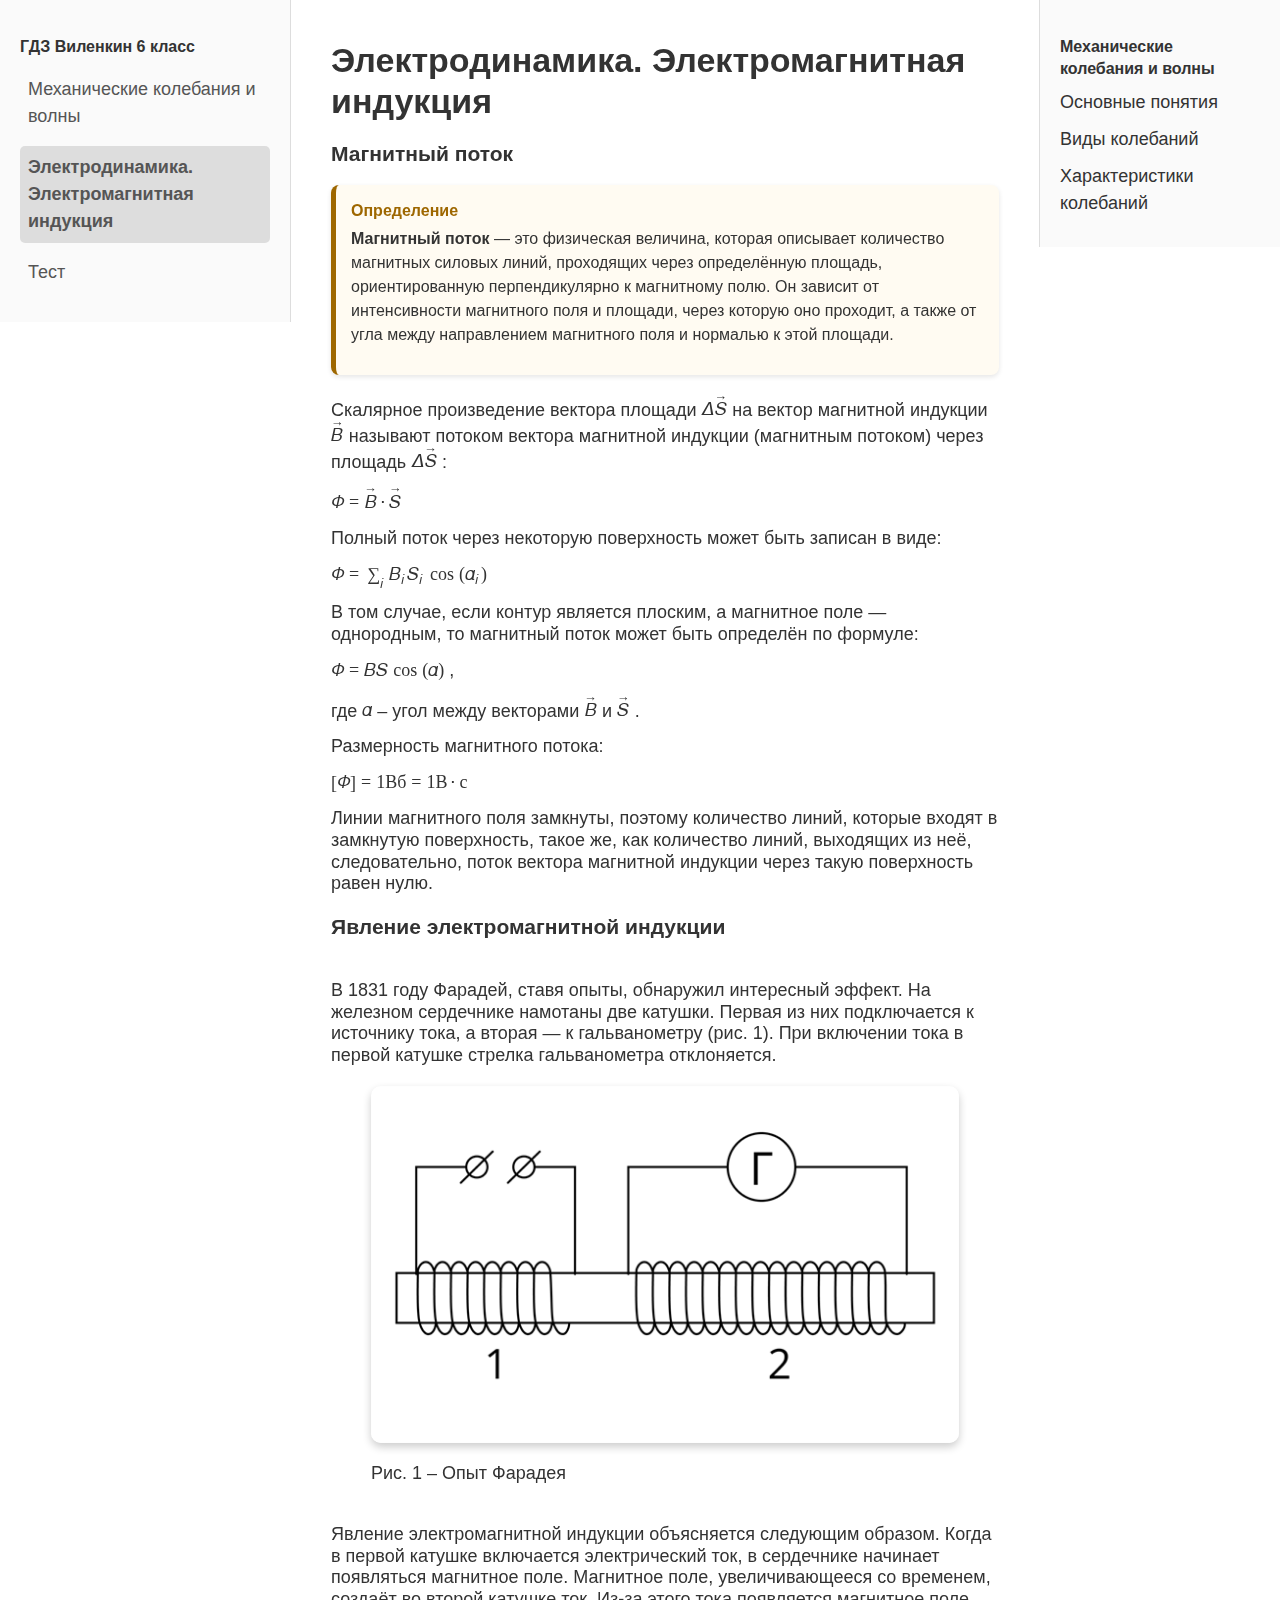
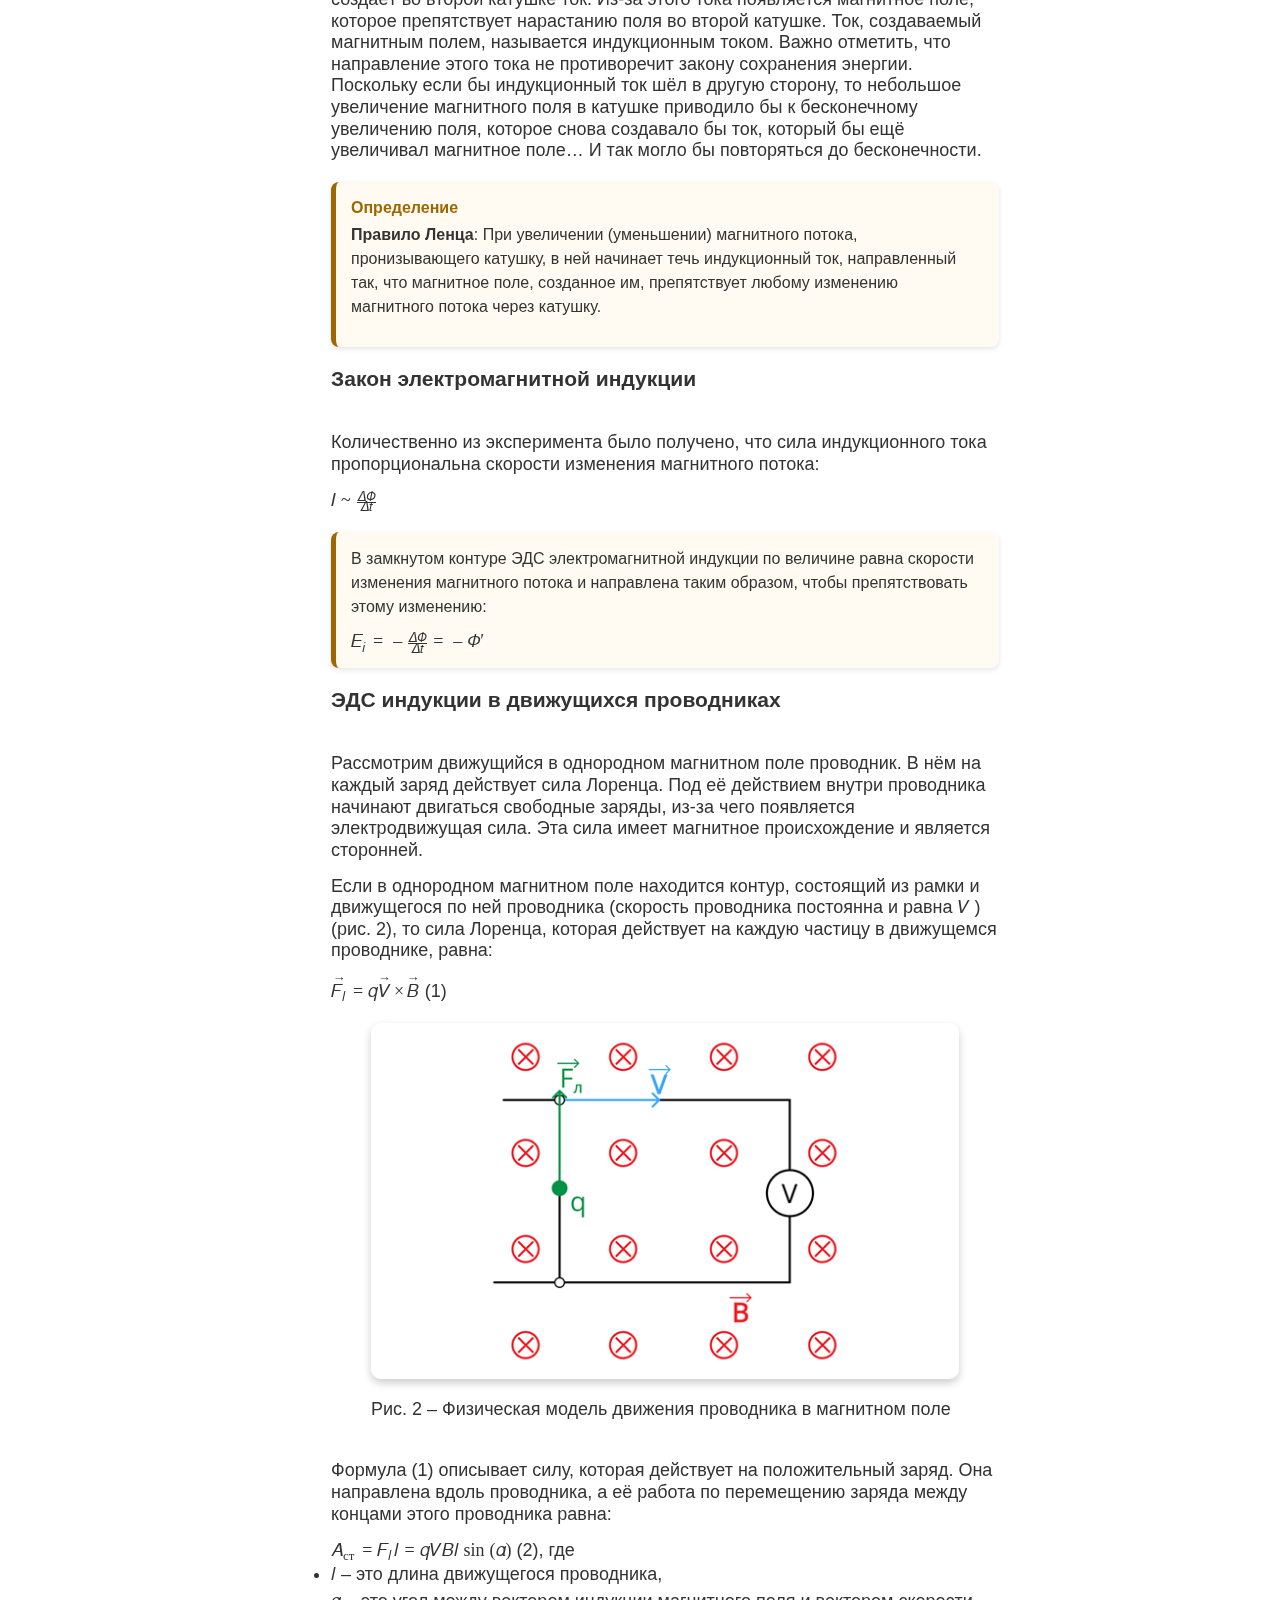
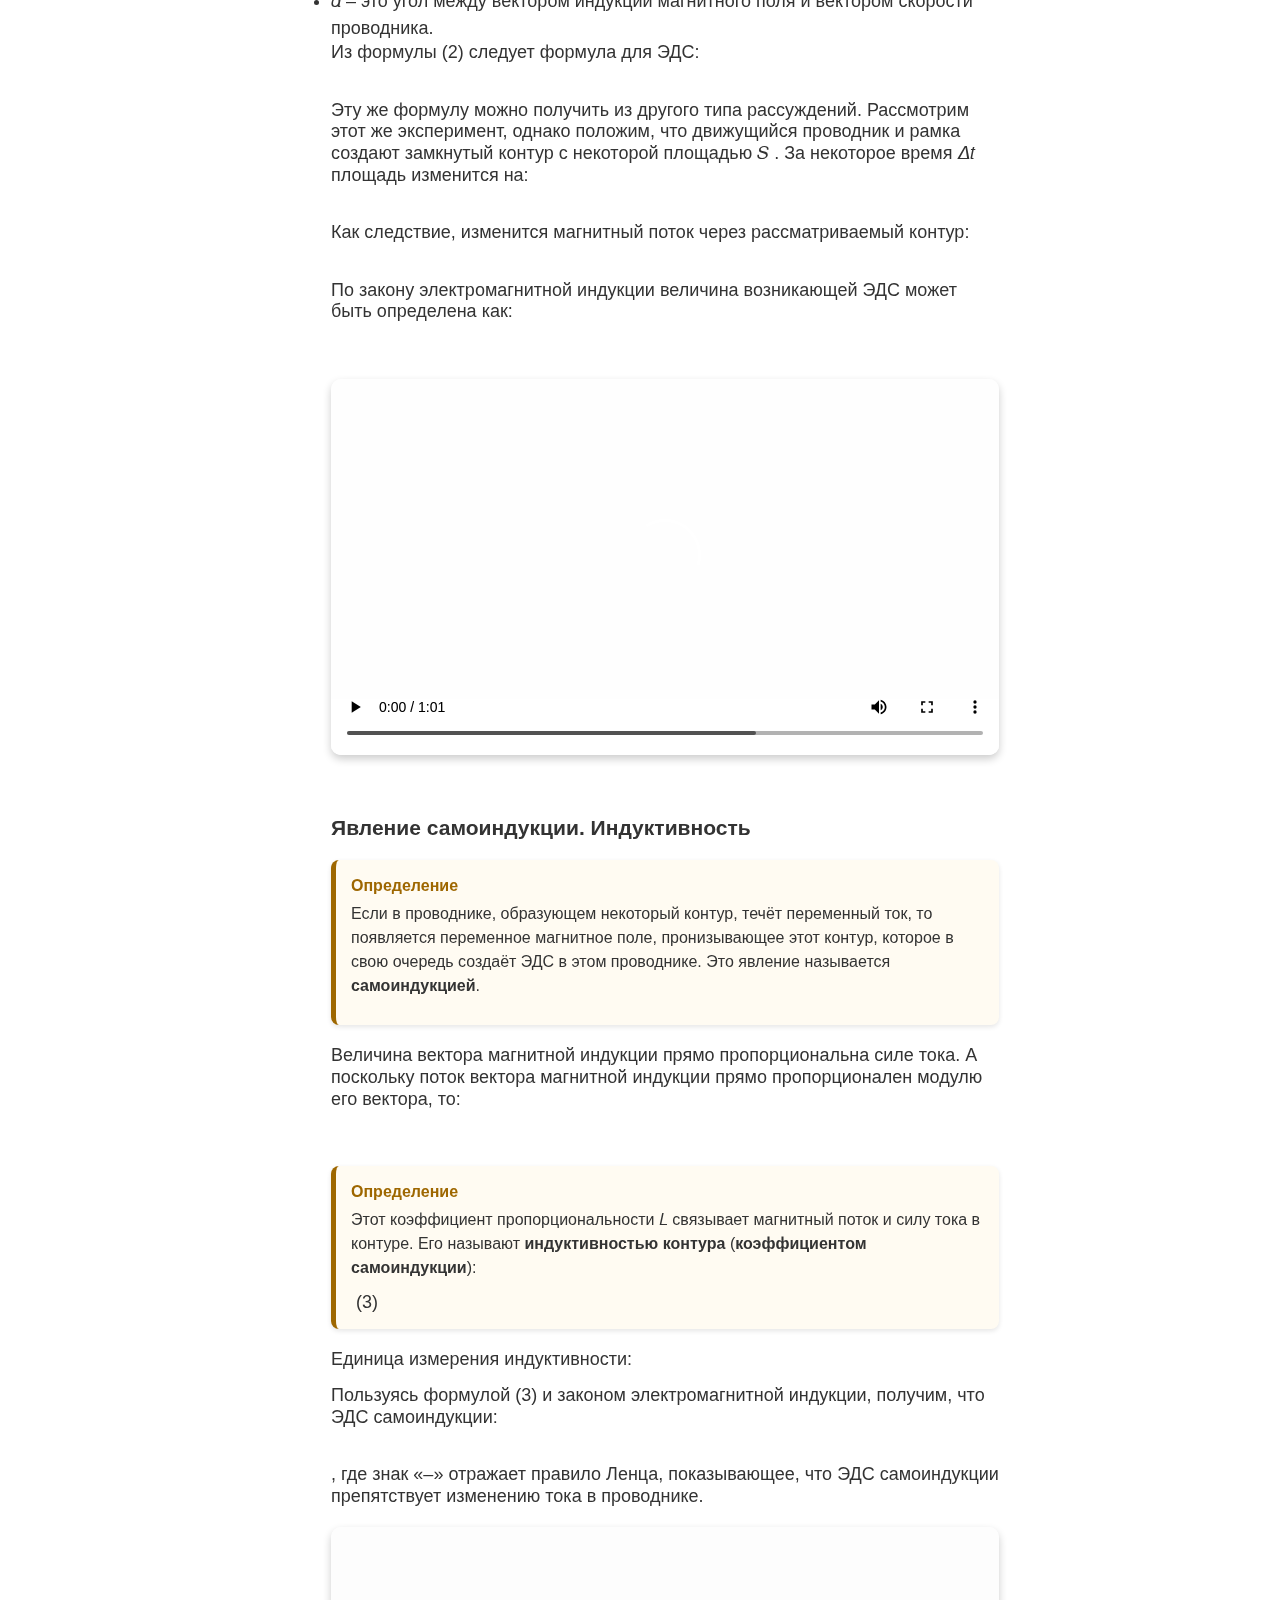
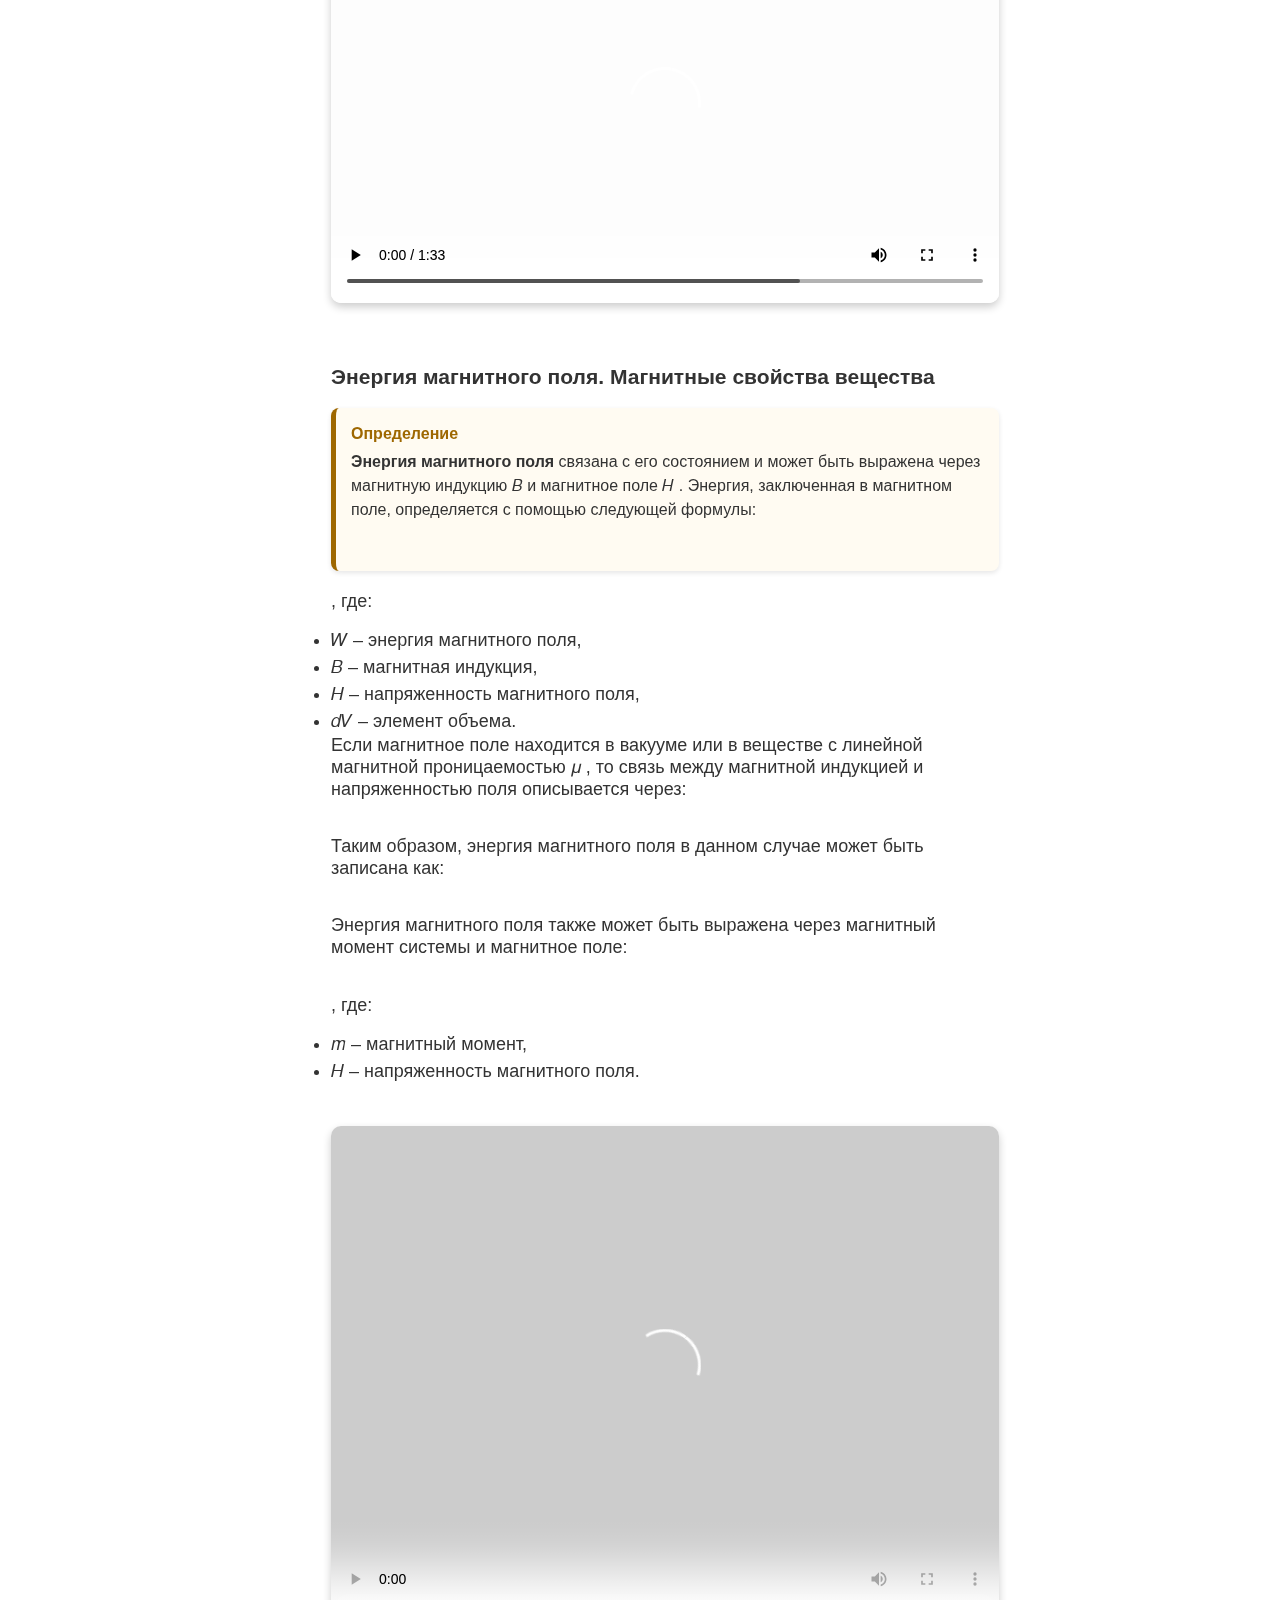
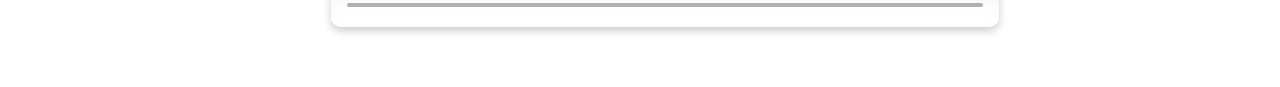
==== commit 14a8c014: "." ====
--- a/other.html
+++ b/other.html
@@ -135,7 +135,7 @@
           первой катушке стрелка гальванометра отклоняется.
         </p>
         <figure>
-          <img src="" alt="Опыт Фарадея" />
+          <img src="pics/vol2/Рис 1.png" alt="Опыт Фарадея" />
           <figcaption>Рис. 1 &ndash; Опыт Фарадея</figcaption>
         </figure>
         <br />
@@ -217,7 +217,7 @@
         </math>
         (1)
         <figure>
-          <img src="" alt="Модель движения проводника" />
+          <img src="pics/vol2/Рис2.png" alt="Модель движения проводника" />
           <figcaption>Рис. 2 &ndash; Физическая модель движения проводника в магнитном поле</figcaption>
         </figure>
         <br />
@@ -265,8 +265,11 @@
 
         <p>По закону электромагнитной индукции величина возникающей ЭДС может быть определена как:</p>
         <math></math>
-
-        <figure class="video">Видео 1</figure>
+        <video width="320" height="240" controls>
+          <source src="../pics/vol2/Видео 1.mp4" type="video/mp4" />
+          Your browser does not support the video tag.
+      </video>
+        
         <br />
 
         <h3>Явление самоиндукции. Индуктивность</h3>
@@ -307,7 +310,10 @@
           изменению тока в проводнике.
         </p>
 
-        <figure class="video">Видео 2</figure>
+        <video width="320" height="240" controls>
+          <source src="../pics/vol2/Видео 2.mp4" type="video/mp4" />
+          Your browser does not support the video tag.
+      </video>
         <br />
 
         <h3>Энергия магнитного поля. Магнитные свойства вещества</h3>
@@ -358,7 +364,10 @@
         </ul>
 
         <br />
-        <figure class="video">Видео 3</figure>
+        <video width="320" height="240" controls>
+          <source src="../pics/vol2/Видео 3.mp4" type="video/mp4" />
+          Your browser does not support the video tag.
+      </video>
       </main>
 
       <!-- Right Sidebar -->
--- a/styles/styles.css
+++ b/styles/styles.css
@@ -1,7 +1,7 @@
 /* CSS Variables */
 :root {
-  --font-primary: "SF Pro Text 400", "Helvetica", "Arial", sans-serif;
-  --font-heading: "SF Pro Display 700", sans-serif;
+  --font-primary: 'SF Pro Text 400', 'Helvetica', 'Arial', sans-serif;
+  --font-heading: 'SF Pro Display 700', sans-serif;
   --color-primary: #333;
   --color-secondary: #555;
   --color-background: #fafafa;
@@ -13,12 +13,7 @@
 }
 
 /* Reset and basic styles */
-body,
-h1,
-h2,
-p,
-ul,
-li {
+body, h1, h2, p, ul, li {
   margin: 0;
   padding: 0;
   box-sizing: border-box;
@@ -34,11 +29,18 @@
 /* Layout */
 .container {
   display: flex;
+  flex-direction: row;
+  align-items: flex-start;
+  justify-content: space-between;
   height: 100vh;
 }
 
 /* Sidebar (Left) */
 .sidebar {
+
+top: 0px; /* Adjust as needed for vertical positioning */
+
+left: 0px; /* Adjust as needed for horizontal positioning */
   width: 250px;
   background: var(--color-background);
   padding: 20px;
@@ -78,6 +80,17 @@
   font-weight: 600;
 }
 
+.sidebar ul > ul {
+  list-style: none;
+  font-weight: 900;
+  padding: 0;
+}
+
+.sidebar ul > li > ul > li {
+  margin: var(--spacing-unit) 0;
+  font-weight: 900;
+}
+
 /* Main Content */
 .content {
   flex: 1;
@@ -127,18 +140,13 @@
   margin: 20px 0;
 }
 
-math > mo,
-math > mi,
-math > mn {
-  font-family: Cambria Math, Cambria, Cochin, Georgia, Times, "Times New Roman", serif;
-}
-
 /* Right Sidebar */
 .right-sidebar {
   width: 200px;
   background: var(--color-background);
   padding: 20px;
   border-left: 1px solid var(--color-border);
+  align-self: flex-start;
 }
 
 .right-sidebar h3 {
@@ -162,6 +170,13 @@
 .right-sidebar ul li a:hover {
   text-decoration: underline;
 }
+
+.right-sidebar ul li.active a{
+  color: var(--color-active);
+  font-weight: 700;
+}
+
+
 
 /* Note Component */
 .note {
@@ -206,3 +221,70 @@
     padding: 20px;
   }
 }
+/* Стили для пагинации */
+.pagination {
+display: flex;
+justify-content: center; /* Выравнивание по центру по горизонтали */
+align-items: center; /* Выравнивание по центру по вертикали, если необходимо */
+margin-top: 20px; /* Отступ сверху для отделения от основного контента */
+margin-bottom: 20px; /* Отступ снизу */
+}
+
+.page-button {
+display: inline-block; /* Чтобы кнопки располагались в ряд */
+padding: 10px 15px;
+text-decoration: none;
+color: #333; /* Цвет текста */
+background-color: #f4f4f4; /* Цвет фона кнопок */
+border: 1px solid #ddd; /* Рамка */
+margin: 0 5px; /* Расстояние между кнопками */
+border-radius: 5px; /* Скругление углов */
+}
+
+.page-button:hover {
+background-color: #e0e0e0; /* Цвет фона при наведении */
+}
+
+.current-page {
+background-color: #007bff; /* Цвет фона для текущей страницы - синий, можно изменить */
+color: white; /* Цвет текста для текущей страницы */
+border-color: #007bff; /* Цвет рамки для текущей страницы */
+}
+
+.current-page:hover {
+background-color: #0056b3; /* Более темный синий при наведении на текущую страницу */
+}
+/* Стиль для video элемента */
+video {
+  display: block; /* Ensures proper alignment */
+  margin: 20px auto; /* Centers the video */
+  border-radius: 10px; /* Rounded corners */
+  box-shadow: 0 4px 8px rgba(0, 0, 0, 0.2); /* Soft shadow */
+  width: 100%; /* Adjusts to the container width */
+  max-width: 800px; /* Prevents it from becoming too large */
+  height: auto; /* Keeps aspect ratio */
+  outline: none; /* Removes focus outline */
+}
+
+video::-webkit-media-controls {
+  filter: invert(100%); /* Custom styling for media controls */
+}
+
+video:hover {
+  transform: scale(1.02); /* Slight zoom effect on hover */
+  transition: transform 0.3s ease-in-out;
+}
+
+img {
+  display: block; /* Ensures no extra space below the image */
+  width: 100%;
+  height: auto; /* Maintains aspect ratio */
+  border-radius: 10px; /* Rounded corners */
+  box-shadow: 0 4px 8px rgba(0, 0, 0, 0.2); /* Soft shadow effect */
+  margin: 20px auto; /* Centers the image */
+  transition: transform 0.3s ease-in-out; /* Smooth transition effect */
+}
+
+img:hover {
+  transform: scale(1.05); /* Slight zoom effect on hover */
+}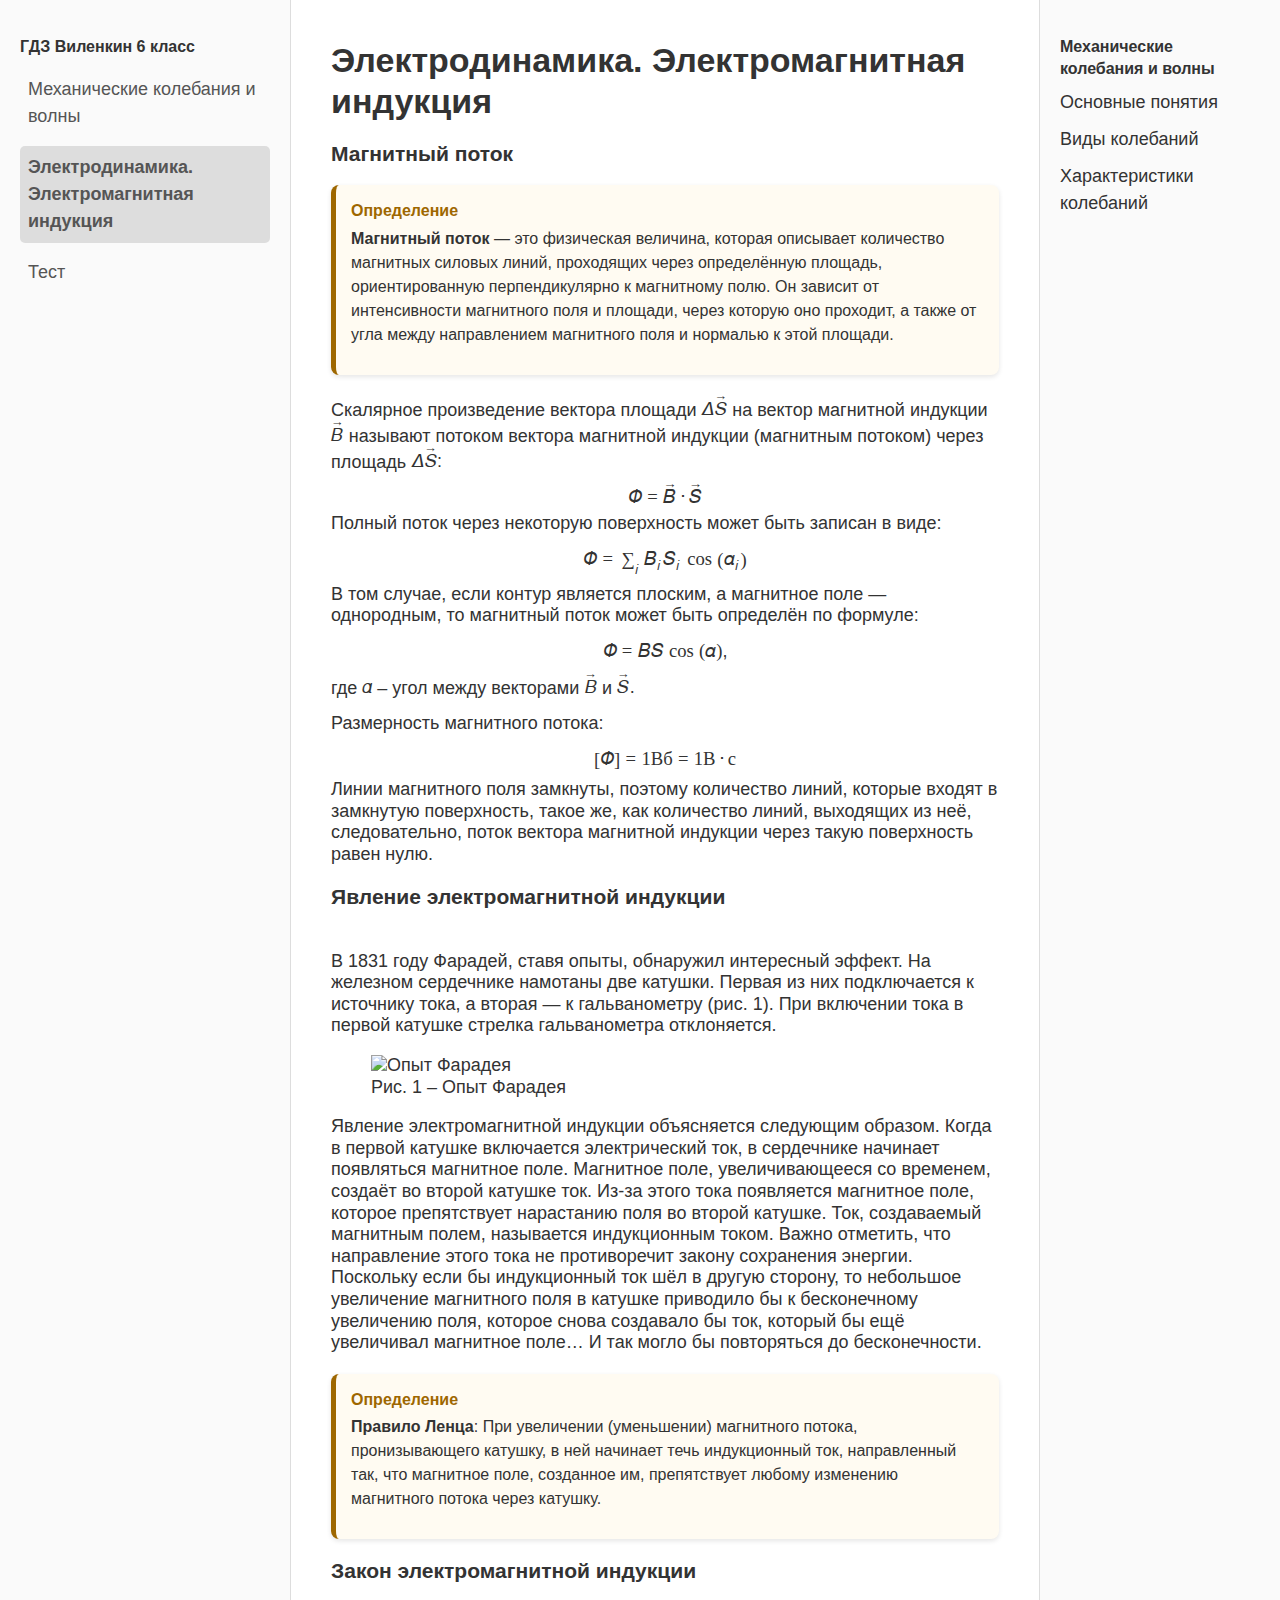
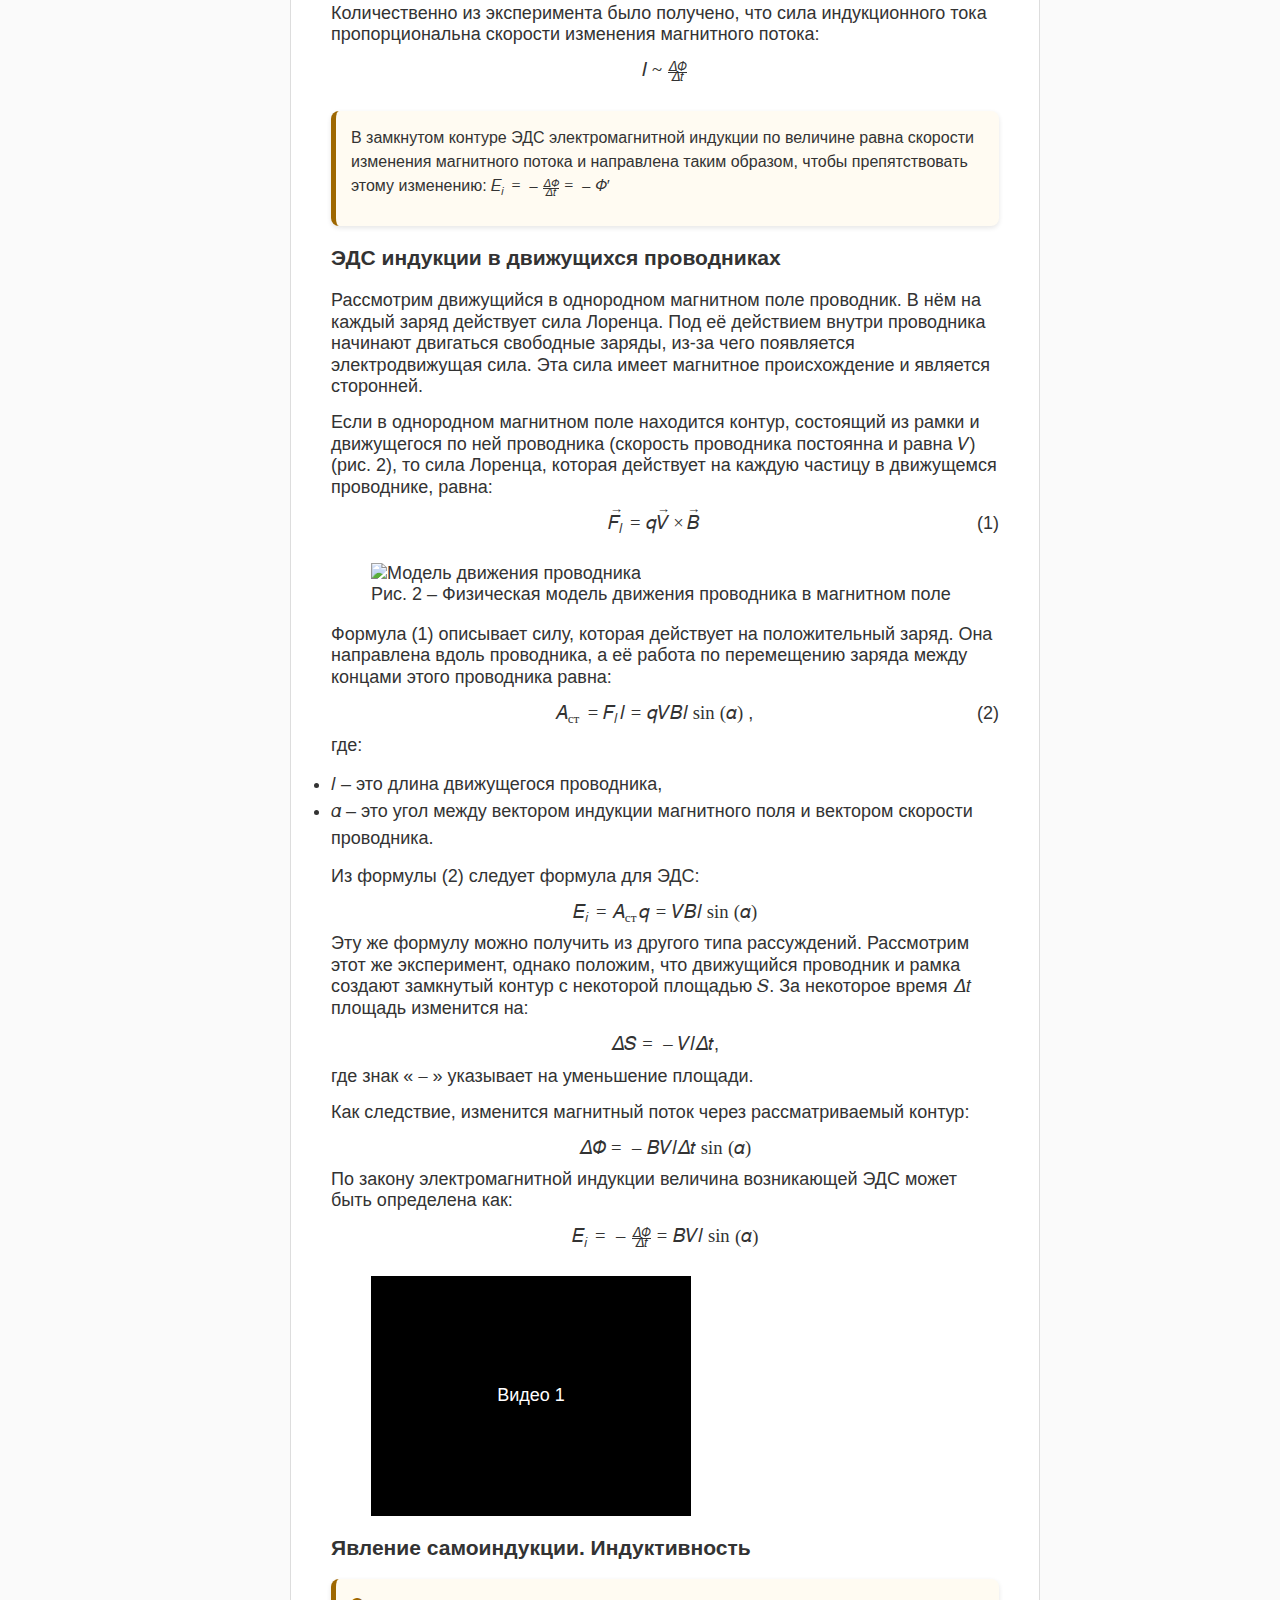
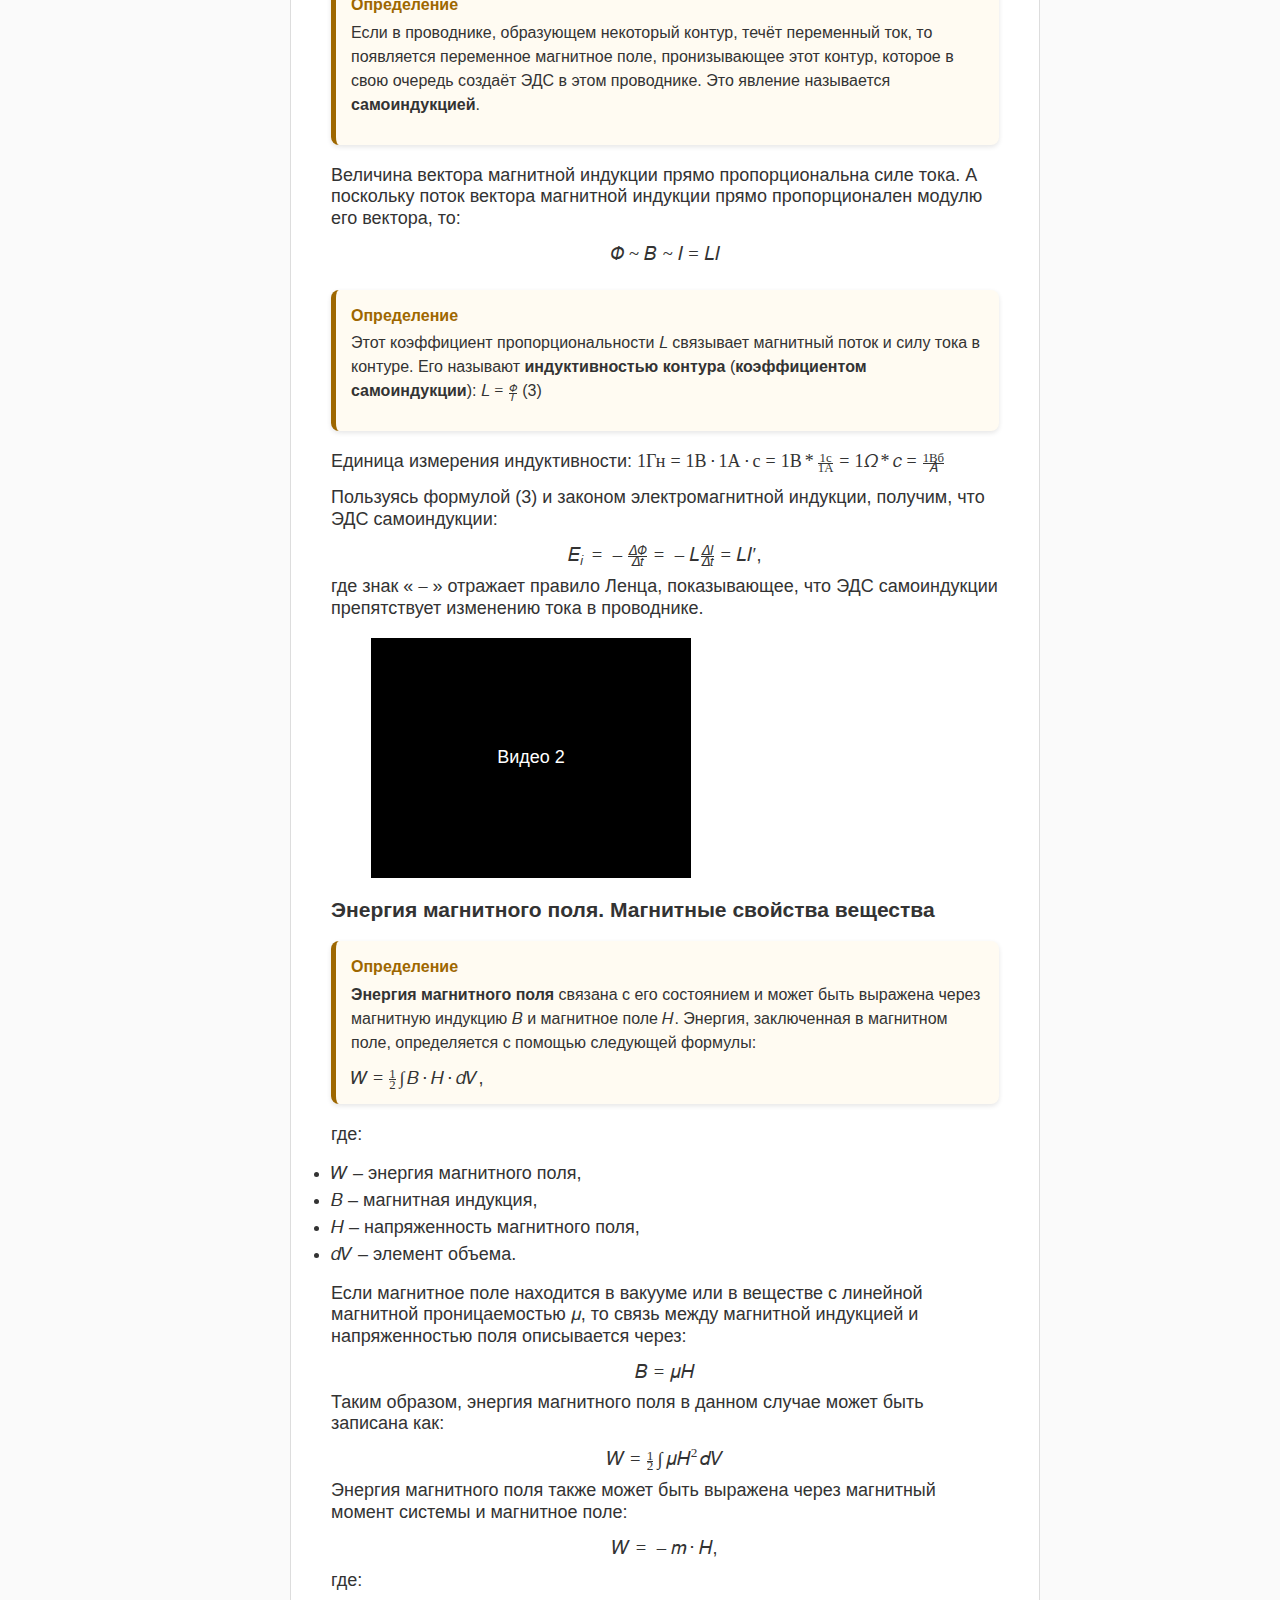
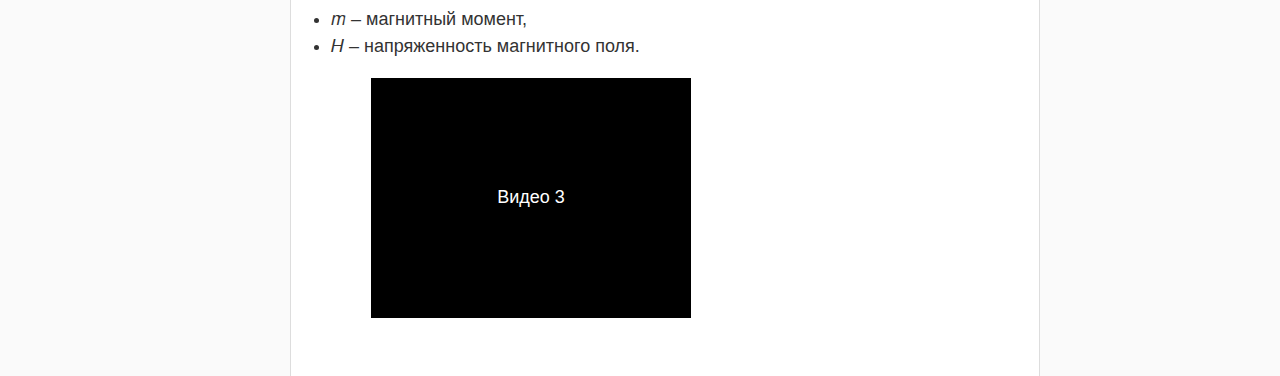
==== commit 97cdb023: "second page styling" ====
--- a/other.html
+++ b/other.html
@@ -15,6 +15,32 @@
         justify-content: center;
         align-items: center;
       }
+
+      .formula {
+        display: inline-flex;
+        align-items: baseline;
+        white-space: nowrap;
+
+        /* background-color: aqua; */
+      }
+      .block {
+        width: 100%;
+        justify-content: center;
+        margin: -10px 0 10px 0;
+      }
+      .with-index {
+        justify-content: space-between;
+      }
+      .formula:not(.inline) math {
+        font-size: 14pt;
+      }
+      .inline {
+        display: inline-flex;
+        align-items: baseline;
+      }
+      ul {
+        margin-bottom: 0.8em;
+      }
     </style>
   </head>
 
@@ -55,23 +81,24 @@
             <mover> <mi>B</mi><mo>&rarr;</mo> </mover>
           </math>
           называют потоком вектора магнитной индукции (магнитным потоком) через площадь
-          <math
-            ><mi>&Delta;</mi>
-            <mover> <mi>S</mi><mo>&rarr;</mo> </mover>
-          </math>
-          :
-        </p>
-        <p>
+          <span class="formula inline">
+            <math>
+              <mi>&Delta;</mi> <mover> <mi>S</mi> <mo>&rarr;</mo> </mover>
+            </math>
+            <span>:</span>
+          </span>
+        </p>
+        <div class="formula block">
           <math>
             <mi>&Phi;</mi><mo>=</mo>
             <mover> <mi>B</mi><mo>&rarr;</mo> </mover>
             <mo>&sdot;</mo>
             <mover> <mi>S</mi><mo>&rarr;</mo> </mover>
           </math>
-        </p>
+        </div>
 
         <p>Полный поток через некоторую поверхность может быть записан в виде:</p>
-        <p>
+        <div class="formula block">
           <math>
             <mi>&Phi;</mi><mo>=</mo>
             <msub> <mo>&Sum;</mo><mi>i</mi> </msub>
@@ -82,13 +109,13 @@
             <msub> <mi>&alpha;</mi><mi>i</mi> </msub>
             <mo>)</mo>
           </math>
-        </p>
+        </div>
 
         <p>
           В том случае, если контур является плоским, а магнитное поле &mdash; однородным, то магнитный поток может быть
           определён по формуле:
         </p>
-        <p>
+        <div class="formula block">
           <math>
             <mi>&Phi;</mi>
             <mo>=</mo>
@@ -97,21 +124,24 @@
             <mo>(</mo><mi>&alpha;</mi><mo>)</mo>
           </math>
           ,
-        </p>
+        </div>
+
         <p>
           где <math><mi>&alpha;</mi></math> &ndash; угол между векторами
           <math>
             <mover> <mi>B</mi><mo>&rarr;</mo> </mover>
           </math>
           и
-          <math>
-            <mover> <mi>S</mi><mo>&rarr;</mo> </mover>
-          </math>
-          .
+          <span class="formula inline">
+            <math>
+              <mover> <mi>S</mi><mo>&rarr;</mo> </mover>
+            </math>
+            <span>.</span>
+          </span>
         </p>
 
         <p>Размерность магнитного потока:</p>
-        <p>
+        <div class="formula block">
           <math>
             <mo>[</mo><mi>&Phi;</mi><mo>]</mo>
             <mo>=</mo>
@@ -119,7 +149,7 @@
             <mo>=</mo>
             <mn>1</mn><mi>В</mi><mo>&sdot;</mo><mi>с</mi>
           </math>
-        </p>
+        </div>
 
         <p>
           Линии магнитного поля замкнуты, поэтому количество линий, которые входят в замкнутую поверхность, такое же,
@@ -135,10 +165,9 @@
           первой катушке стрелка гальванометра отклоняется.
         </p>
         <figure>
-          <img src="pics/vol2/Рис 1.png" alt="Опыт Фарадея" />
+          <img src="" alt="Опыт Фарадея" />
           <figcaption>Рис. 1 &ndash; Опыт Фарадея</figcaption>
         </figure>
-        <br />
 
         <p>
           Явление электромагнитной индукции объясняется следующим образом. Когда в первой катушке включается
@@ -161,23 +190,167 @@
         </div>
 
         <h3>Закон электромагнитной индукции</h3>
-        <br />
         <p>
           Количественно из эксперимента было получено, что сила индукционного тока пропорциональна скорости изменения
           магнитного потока:
         </p>
-        <math>
-          <mi>I</mi><mo> ~ </mo>
-          <mfrac>
-            <mrow> <mi>&Delta;</mi><mi>&Phi;</mi> </mrow>
-            <mrow> <mi>&Delta;</mi><mi>t</mi> </mrow>
-          </mfrac>
-        </math>
+        <div class="formula block">
+          <math>
+            <mi>I</mi><mo> ~ </mo>
+            <mfrac>
+              <mrow> <mi>&Delta;</mi><mi>&Phi;</mi> </mrow>
+              <mrow> <mi>&Delta;</mi><mi>t</mi> </mrow>
+            </mfrac>
+          </math>
+        </div>
+
         <div class="note">
           <p>
             В замкнутом контуре ЭДС электромагнитной индукции по величине равна скорости изменения магнитного потока и
             направлена таким образом, чтобы препятствовать этому изменению:
+            <span class="formula inline">
+              <math>
+                <msub> <mi>E</mi><mi>i</mi> </msub>
+                <mo>=</mo>
+                <mo>&ndash;</mo>
+                <mfrac>
+                  <mrow> <mi>&Delta;</mi><mi>&Phi;</mi> </mrow>
+                  <mrow> <mi>&Delta;</mi><mi>t</mi> </mrow>
+                </mfrac>
+                <mo>=</mo>
+                <mo>&ndash;</mo><mi>&Phi;</mi><mi>&prime;</mi>
+              </math>
+            </span>
           </p>
+        </div>
+
+        <h3>ЭДС индукции в движущихся проводникаx</h3>
+        <p>
+          Рассмотрим движущийся в однородном магнитном поле проводник. В нём на каждый заряд действует сила Лоренца. Под
+          её действием внутри проводника начинают двигаться свободные заряды, из-за чего появляется электродвижущая
+          сила. Эта сила имеет магнитное происхождение и является сторонней.
+        </p>
+        <p>
+          Если в однородном магнитном поле находится контур, состоящий из рамки и движущегося по ней проводника
+          (скорость проводника постоянна и равна
+          <span class="formula inline">
+            <math> <mi>V</mi> </math><span>)</span>
+          </span>
+          (рис. 2), то сила Лоренца, которая действует на каждую частицу в движущемся проводнике, равна:
+        </p>
+
+        <div class="formula block with-index">
+          <span></span>
+          <math>
+            <mover>
+              <msub> <mi>F</mi><mi>l</mi> </msub>
+              <mo>&rarr;</mo>
+            </mover>
+            <mo>=</mo>
+            <mi>q</mi>
+            <mover> <mi>V</mi><mo>&rarr;</mo> </mover>
+            <mo>&times;</mo>
+            <mover> <mi>B</mi><mo>&rarr;</mo> </mover>
+          </math>
+          <span>(1)</span>
+        </div>
+        <figure>
+          <img src="" alt="Модель движения проводника" />
+          <figcaption>Рис. 2 &ndash; Физическая модель движения проводника в магнитном поле</figcaption>
+        </figure>
+
+        <p>
+          Формула (1) описывает силу, которая действует на положительный заряд. Она направлена вдоль проводника, а её
+          работа по перемещению заряда между концами этого проводника равна:
+        </p>
+        <div class="formula block with-index">
+          <span></span>
+          <span>
+            <math>
+              <msub> <mi>A</mi><mi>ст</mi> </msub>
+              <mo>=</mo>
+              <msub> <mi>F</mi><mi>l</mi> </msub>
+              <mi>l</mi>
+              <mo>=</mo>
+              <mi>q</mi>
+              <mi>V</mi>
+              <mi>B</mi>
+              <mi>l</mi>
+              <mo>sin</mo>
+              <mo>(</mo><mi>&alpha;</mi><mo>)</mo>
+            </math>
+            ,
+          </span>
+          <span>(2)</span>
+        </div>
+        <p>где:</p>
+
+        <ul>
+          <li>
+            <math><mi>l</mi></math> &ndash; это длина движущегося проводника,
+          </li>
+          <li>
+            <math><mi>&alpha;</mi></math> &ndash; это угол между вектором индукции магнитного поля и вектором скорости
+            проводника.
+          </li>
+        </ul>
+
+        <p>Из формулы (2) следует формула для ЭДС:</p>
+        <div class="formula block">
+          <math>
+            <msub> <mi>E</mi><mi>i</mi> </msub>
+            <mo>=</mo>
+            <msub> <mi>A</mi><mi>ст</mi> </msub>
+            <mi>q</mi>
+            <mo>=</mo>
+            <mi>V</mi>
+            <mi>B</mi>
+            <mi>l</mi>
+            <mo>sin</mo>
+            <mo>(</mo><mi>&alpha;</mi><mo>)</mo>
+          </math>
+        </div>
+
+        <p>
+          Эту же формулу можно получить из другого типа рассуждений. Рассмотрим этот же эксперимент, однако положим, что
+          движущийся проводник и рамка создают замкнутый контур с некоторой площадью
+          <span class="formula inline">
+            <math> <mi>S</mi> </math><span>.</span>
+          </span>
+          За некоторое время <math><mi>&Delta;</mi><mi>t</mi></math> площадь изменится на:
+        </p>
+        <div class="formula block">
+          <math>
+            <mi>&Delta;</mi><mi>S</mi>
+            <mo>=</mo>
+            <mo>&ndash;</mo>
+            <mi>V</mi>
+            <mi>l</mi>
+            <mi>&Delta;</mi><mi>t</mi>
+          </math>
+          ,
+        </div>
+        <p>
+          где знак &laquo;<math> <mo>&ndash;</mo> </math>&raquo; указывает на уменьшение площади.
+        </p>
+
+        <p>Как следствие, изменится магнитный поток через рассматриваемый контур:</p>
+        <div class="formula block">
+          <math>
+            <mi>&Delta;</mi><mi>&Phi;</mi>
+            <mo>=</mo>
+            <mo>&ndash;</mo>
+            <mi>B</mi>
+            <mi>V</mi>
+            <mi>l</mi>
+            <mi>&Delta;</mi><mi>t</mi>
+            <mo>sin</mo>
+            <mo>(</mo><mi>&alpha;</mi><mo>)</mo>
+          </math>
+        </div>
+
+        <p>По закону электромагнитной индукции величина возникающей ЭДС может быть определена как:</p>
+        <div class="formula block">
           <math>
             <msub><mi>E</mi><mi>i</mi> </msub>
             <mo>=</mo>
@@ -187,90 +360,15 @@
               <mrow> <mi>&Delta;</mi><mi>t</mi> </mrow>
             </mfrac>
             <mo>=</mo>
-            <mo>&ndash;</mo><mi>&Phi;</mi><mi>&prime;</mi>
-          </math>
-        </div>
-
-        <h3>ЭДС индукции в движущихся проводникаx</h3>
-        <br />
-        <p>
-          Рассмотрим движущийся в однородном магнитном поле проводник. В нём на каждый заряд действует сила Лоренца. Под
-          её действием внутри проводника начинают двигаться свободные заряды, из-за чего появляется электродвижущая
-          сила. Эта сила имеет магнитное происхождение и является сторонней.
-        </p>
-        <p>
-          Если в однородном магнитном поле находится контур, состоящий из рамки и движущегося по ней проводника
-          (скорость проводника постоянна и равна
-          <math><mi>V</mi></math> ) (рис. 2), то сила Лоренца, которая действует на каждую частицу в движущемся
-          проводнике, равна:
-        </p>
-        <math>
-          <mover>
-            <msub> <mi>F</mi><mi>l</mi> </msub>
-            <mo>&rarr;</mo>
-          </mover>
-          <mo>=</mo>
-          <mi>q</mi>
-          <mover> <mi>V</mi><mo>&rarr;</mo> </mover>
-          <mo>&times;</mo>
-          <mover> <mi>B</mi><mo>&rarr;</mo> </mover>
-        </math>
-        (1)
-        <figure>
-          <img src="pics/vol2/Рис2.png" alt="Модель движения проводника" />
-          <figcaption>Рис. 2 &ndash; Физическая модель движения проводника в магнитном поле</figcaption>
-        </figure>
-        <br />
-
-        <p>
-          Формула (1) описывает силу, которая действует на положительный заряд. Она направлена вдоль проводника, а её
-          работа по перемещению заряда между концами этого проводника равна:
-        </p>
-        <math>
-          <msub> <mi>A</mi><mi>ст</mi> </msub>
-          <mo>=</mo>
-          <msub> <mi>F</mi><mi>l</mi> </msub>
-          <mi>l</mi>
-          <mo>=</mo>
-          <mi>q</mi>
-          <mi>V</mi>
-          <mi>B</mi>
-          <mi>l</mi>
-          <mo>sin</mo>
-          <mo>(</mo><mi>&alpha;</mi><mo>)</mo>
-        </math>
-        (2), где
-        <ul>
-          <li>
-            <math><mi>l</mi></math> &ndash; это длина движущегося проводника,
-          </li>
-          <li>
-            <math><mi>&alpha;</mi></math> &ndash; это угол между вектором индукции магнитного поля и вектором скорости
-            проводника.
-          </li>
-        </ul>
-
-        <p>Из формулы (2) следует формула для ЭДС:</p>
-        <math></math>
-
-        <p>
-          Эту же формулу можно получить из другого типа рассуждений. Рассмотрим этот же эксперимент, однако положим, что
-          движущийся проводник и рамка создают замкнутый контур с некоторой площадью <math><mi>S</mi></math> . За
-          некоторое время <math><mi>&Delta;</mi><mi>t</mi></math> площадь изменится на:
-        </p>
-        <math></math>
-
-        <p>Как следствие, изменится магнитный поток через рассматриваемый контур:</p>
-        <math></math>
-
-        <p>По закону электромагнитной индукции величина возникающей ЭДС может быть определена как:</p>
-        <math></math>
-        <video width="320" height="240" controls>
-          <source src="../pics/vol2/Видео 1.mp4" type="video/mp4" />
-          Your browser does not support the video tag.
-      </video>
-        
-        <br />
+            <mi>B</mi>
+            <mi>V</mi>
+            <mi>l</mi>
+            <mo>sin</mo>
+            <mo>(</mo><mi>&alpha;</mi><mo>)</mo>
+          </math>
+        </div>
+
+        <figure class="video">Видео 1</figure>
 
         <h3>Явление самоиндукции. Индуктивность</h3>
         <div class="note">
@@ -286,47 +384,127 @@
           Величина вектора магнитной индукции прямо пропорциональна силе тока. А поскольку поток вектора магнитной
           индукции прямо пропорционален модулю его вектора, то:
         </p>
-        <math></math>
+        <div class="formula block">
+          <math>
+            <mi>&Phi;</mi>
+            <mo> ~ </mo>
+            <mi>B</mi>
+            <mo> ~ </mo>
+            <mi>I</mi>
+            <mo>=</mo>
+            <mi>L</mi>
+            <mi>I</mi>
+          </math>
+        </div>
 
         <div class="note">
           <strong>Определение</strong>
           <p>
             Этот коэффициент пропорциональности <math><mi>L</mi></math> связывает магнитный поток и силу тока в контуре.
             Его называют <b>индуктивностью контура</b> (<b>коэффициентом самоиндукции</b>):
+            <math>
+              <mi>L</mi>
+              <mo>=</mo>
+              <mfrac>
+                <mrow>
+                  <mi>&Phi;</mi>
+                </mrow>
+                <mi>I</mi>
+              </mfrac>
+            </math>
+            (3)
           </p>
-          <math></math>
-          (3)
         </div>
 
         <p>
           Единица измерения индуктивности:
-          <math></math>
+          <span class="formula inline">
+            <math>
+              <mn>1</mn><mi>Гн</mi>
+              <mo>=</mo>
+              <mn>1</mn><mi>В</mi>
+              <mo>&sdot;</mo>
+              <mn>1</mn><mi>А</mi>
+              <mo>&sdot;</mo>
+              <mi>с</mi>
+              <mo>=</mo>
+              <mn>1</mn><mi>В</mi>
+              <mo>*</mo>
+              <mfrac>
+                <mrow> <mn>1</mn><mi>с</mi> </mrow>
+                <mrow> <mn>1</mn><mi>А</mi> </mrow>
+              </mfrac>
+              <mo>=</mo>
+              <mn>1</mn><mi>&Omega;</mi>
+              <mo>*</mo>
+              <mi>c</mi>
+              <mo>=</mo>
+              <mfrac>
+                <mrow> <mn>1</mn><mi>Вб</mi> </mrow>
+                <mi>A</mi>
+              </mfrac>
+            </math>
+          </span>
         </p>
 
         <p>Пользуясь формулой (3) и законом электромагнитной индукции, получим, что ЭДС самоиндукции:</p>
-        <math></math>
-        <p>
-          , где знак &laquo;&ndash;&raquo; отражает правило Ленца, показывающее, что ЭДС самоиндукции препятствует
-          изменению тока в проводнике.
-        </p>
-
-        <video width="320" height="240" controls>
-          <source src="../pics/vol2/Видео 2.mp4" type="video/mp4" />
-          Your browser does not support the video tag.
-      </video>
-        <br />
+        <div class="formula block">
+          <math>
+            <msub> <mi>E</mi><mi>i</mi> </msub>
+            <mo>=</mo>
+            <mo>&ndash;</mo>
+            <mfrac>
+              <mrow> <mi>&Delta;</mi><mi>&Phi;</mi> </mrow>
+              <mrow> <mi>&Delta;</mi><mi>t</mi> </mrow>
+            </mfrac>
+            <mo>=</mo>
+            <mo>&ndash;</mo>
+            <mi>L</mi>
+            <mfrac>
+              <mrow> <mi>&Delta;</mi><mi>I</mi> </mrow>
+              <mrow> <mi>&Delta;</mi><mi>t</mi> </mrow>
+            </mfrac>
+            <mo>=</mo>
+            <mi>L</mi>
+            <mi>I</mi><mi>&prime;</mi>
+          </math>
+          ,
+        </div>
+        <p>
+          где знак &laquo;<math> <mo>&ndash;</mo> </math>&raquo; отражает правило Ленца, показывающее, что ЭДС
+          самоиндукции препятствует изменению тока в проводнике.
+        </p>
+
+        <figure class="video">Видео 2</figure>
 
         <h3>Энергия магнитного поля. Магнитные свойства вещества</h3>
         <div class="note">
           <strong>Определение</strong>
           <p>
             <b>Энергия магнитного поля</b> связана с его состоянием и может быть выражена через магнитную индукцию
-            <math><mi>B</mi></math> и магнитное поле <math><mi>H</mi></math> . Энергия, заключенная в магнитном поле,
+            <math> <mi>B</mi> </math> и магнитное поле <math> <mi>H</mi> </math>. Энергия, заключенная в магнитном поле,
             определяется с помощью следующей формулы:
           </p>
-          <math></math>
-        </div>
-        <p>, где:</p>
+          <span class="formula inline">
+            <math>
+              <mi>W</mi>
+              <mo>=</mo>
+              <mfrac>
+                <mrow> <mn>1</mn> </mrow>
+                <mn>2</mn>
+              </mfrac>
+              <mo>&int;</mo>
+              <mi>B</mi>
+              <mo>&sdot;</mo>
+              <mi>H</mi>
+              <mo>&sdot;</mo>
+              <mi>d</mi>
+              <mi>V</mi>
+            </math>
+            ,
+          </span>
+        </div>
+        <p>где:</p>
         <ul>
           <li>
             <math><mi>W</mi></math> &ndash; энергия магнитного поля,
@@ -344,16 +522,50 @@
 
         <p>
           Если магнитное поле находится в вакууме или в веществе с линейной магнитной проницаемостью
-          <math><mi>&mu;</mi></math> , то связь между магнитной индукцией и напряженностью поля описывается через:
-        </p>
-        <math></math>
+          <span class="formula inline">
+            <math> <mi>&mu;</mi> </math><span>,</span>
+          </span>
+          то связь между магнитной индукцией и напряженностью поля описывается через:
+        </p>
+        <div class="formula block">
+          <math>
+            <mi>B</mi>
+            <mo>=</mo>
+            <mi>&mu;</mi>
+            <mi>H</mi>
+          </math>
+        </div>
 
         <p>Таким образом, энергия магнитного поля в данном случае может быть записана как:</p>
-        <math></math>
+        <div class="formula block">
+          <math>
+            <mi>W</mi>
+            <mo>=</mo>
+            <mfrac>
+              <mrow> <mn>1</mn> </mrow>
+              <mn>2</mn>
+            </mfrac>
+            <mo>&int;</mo>
+            <mi>&mu;</mi>
+            <msup> <mi>H</mi><mn>2</mn> </msup>
+            <mi>d</mi>
+            <mi>V</mi>
+          </math>
+        </div>
 
         <p>Энергия магнитного поля также может быть выражена через магнитный момент системы и магнитное поле:</p>
-        <math></math>
-        <p>, где:</p>
+        <div class="formula block">
+          <math>
+            <mi>W</mi>
+            <mo>=</mo>
+            <mo>&ndash;</mo>
+            <mi>m</mi>
+            <mo>&sdot;</mo>
+            <mi>H</mi>
+          </math>
+          ,
+        </div>
+        <p>где:</p>
         <ul>
           <li>
             <math><mi>m</mi></math> &ndash; магнитный момент,
@@ -363,11 +575,7 @@
           </li>
         </ul>
 
-        <br />
-        <video width="320" height="240" controls>
-          <source src="../pics/vol2/Видео 3.mp4" type="video/mp4" />
-          Your browser does not support the video tag.
-      </video>
+        <figure class="video">Видео 3</figure>
       </main>
 
       <!-- Right Sidebar -->
--- a/styles/styles.css
+++ b/styles/styles.css
@@ -1,7 +1,7 @@
 /* CSS Variables */
 :root {
-  --font-primary: 'SF Pro Text 400', 'Helvetica', 'Arial', sans-serif;
-  --font-heading: 'SF Pro Display 700', sans-serif;
+  --font-primary: "SF Pro Text 400", "Helvetica", "Arial", sans-serif;
+  --font-heading: "SF Pro Display 700", sans-serif;
   --color-primary: #333;
   --color-secondary: #555;
   --color-background: #fafafa;
@@ -13,7 +13,12 @@
 }
 
 /* Reset and basic styles */
-body, h1, h2, p, ul, li {
+body,
+h1,
+h2,
+p,
+ul,
+li {
   margin: 0;
   padding: 0;
   box-sizing: border-box;
@@ -29,18 +34,11 @@
 /* Layout */
 .container {
   display: flex;
-  flex-direction: row;
-  align-items: flex-start;
-  justify-content: space-between;
-  height: 100vh;
+  height: 100%;
 }
 
 /* Sidebar (Left) */
 .sidebar {
-
-top: 0px; /* Adjust as needed for vertical positioning */
-
-left: 0px; /* Adjust as needed for horizontal positioning */
   width: 250px;
   background: var(--color-background);
   padding: 20px;
@@ -80,17 +78,6 @@
   font-weight: 600;
 }
 
-.sidebar ul > ul {
-  list-style: none;
-  font-weight: 900;
-  padding: 0;
-}
-
-.sidebar ul > li > ul > li {
-  margin: var(--spacing-unit) 0;
-  font-weight: 900;
-}
-
 /* Main Content */
 .content {
   flex: 1;
@@ -140,13 +127,16 @@
   margin: 20px 0;
 }
 
+math {
+  font-family: Cambria Math, Cambria, Cochin, Georgia, Times, "Times New Roman", serif;
+}
+
 /* Right Sidebar */
 .right-sidebar {
   width: 200px;
   background: var(--color-background);
   padding: 20px;
   border-left: 1px solid var(--color-border);
-  align-self: flex-start;
 }
 
 .right-sidebar h3 {
@@ -170,13 +160,6 @@
 .right-sidebar ul li a:hover {
   text-decoration: underline;
 }
-
-.right-sidebar ul li.active a{
-  color: var(--color-active);
-  font-weight: 700;
-}
-
-
 
 /* Note Component */
 .note {
@@ -203,6 +186,7 @@
 
 /* Responsive Design */
 @media (max-width: 900px) {
+  .sidebar,
   .right-sidebar {
     display: none;
   }
@@ -221,70 +205,3 @@
     padding: 20px;
   }
 }
-/* Стили для пагинации */
-.pagination {
-display: flex;
-justify-content: center; /* Выравнивание по центру по горизонтали */
-align-items: center; /* Выравнивание по центру по вертикали, если необходимо */
-margin-top: 20px; /* Отступ сверху для отделения от основного контента */
-margin-bottom: 20px; /* Отступ снизу */
-}
-
-.page-button {
-display: inline-block; /* Чтобы кнопки располагались в ряд */
-padding: 10px 15px;
-text-decoration: none;
-color: #333; /* Цвет текста */
-background-color: #f4f4f4; /* Цвет фона кнопок */
-border: 1px solid #ddd; /* Рамка */
-margin: 0 5px; /* Расстояние между кнопками */
-border-radius: 5px; /* Скругление углов */
-}
-
-.page-button:hover {
-background-color: #e0e0e0; /* Цвет фона при наведении */
-}
-
-.current-page {
-background-color: #007bff; /* Цвет фона для текущей страницы - синий, можно изменить */
-color: white; /* Цвет текста для текущей страницы */
-border-color: #007bff; /* Цвет рамки для текущей страницы */
-}
-
-.current-page:hover {
-background-color: #0056b3; /* Более темный синий при наведении на текущую страницу */
-}
-/* Стиль для video элемента */
-video {
-  display: block; /* Ensures proper alignment */
-  margin: 20px auto; /* Centers the video */
-  border-radius: 10px; /* Rounded corners */
-  box-shadow: 0 4px 8px rgba(0, 0, 0, 0.2); /* Soft shadow */
-  width: 100%; /* Adjusts to the container width */
-  max-width: 800px; /* Prevents it from becoming too large */
-  height: auto; /* Keeps aspect ratio */
-  outline: none; /* Removes focus outline */
-}
-
-video::-webkit-media-controls {
-  filter: invert(100%); /* Custom styling for media controls */
-}
-
-video:hover {
-  transform: scale(1.02); /* Slight zoom effect on hover */
-  transition: transform 0.3s ease-in-out;
-}
-
-img {
-  display: block; /* Ensures no extra space below the image */
-  width: 100%;
-  height: auto; /* Maintains aspect ratio */
-  border-radius: 10px; /* Rounded corners */
-  box-shadow: 0 4px 8px rgba(0, 0, 0, 0.2); /* Soft shadow effect */
-  margin: 20px auto; /* Centers the image */
-  transition: transform 0.3s ease-in-out; /* Smooth transition effect */
-}
-
-img:hover {
-  transform: scale(1.05); /* Slight zoom effect on hover */
-}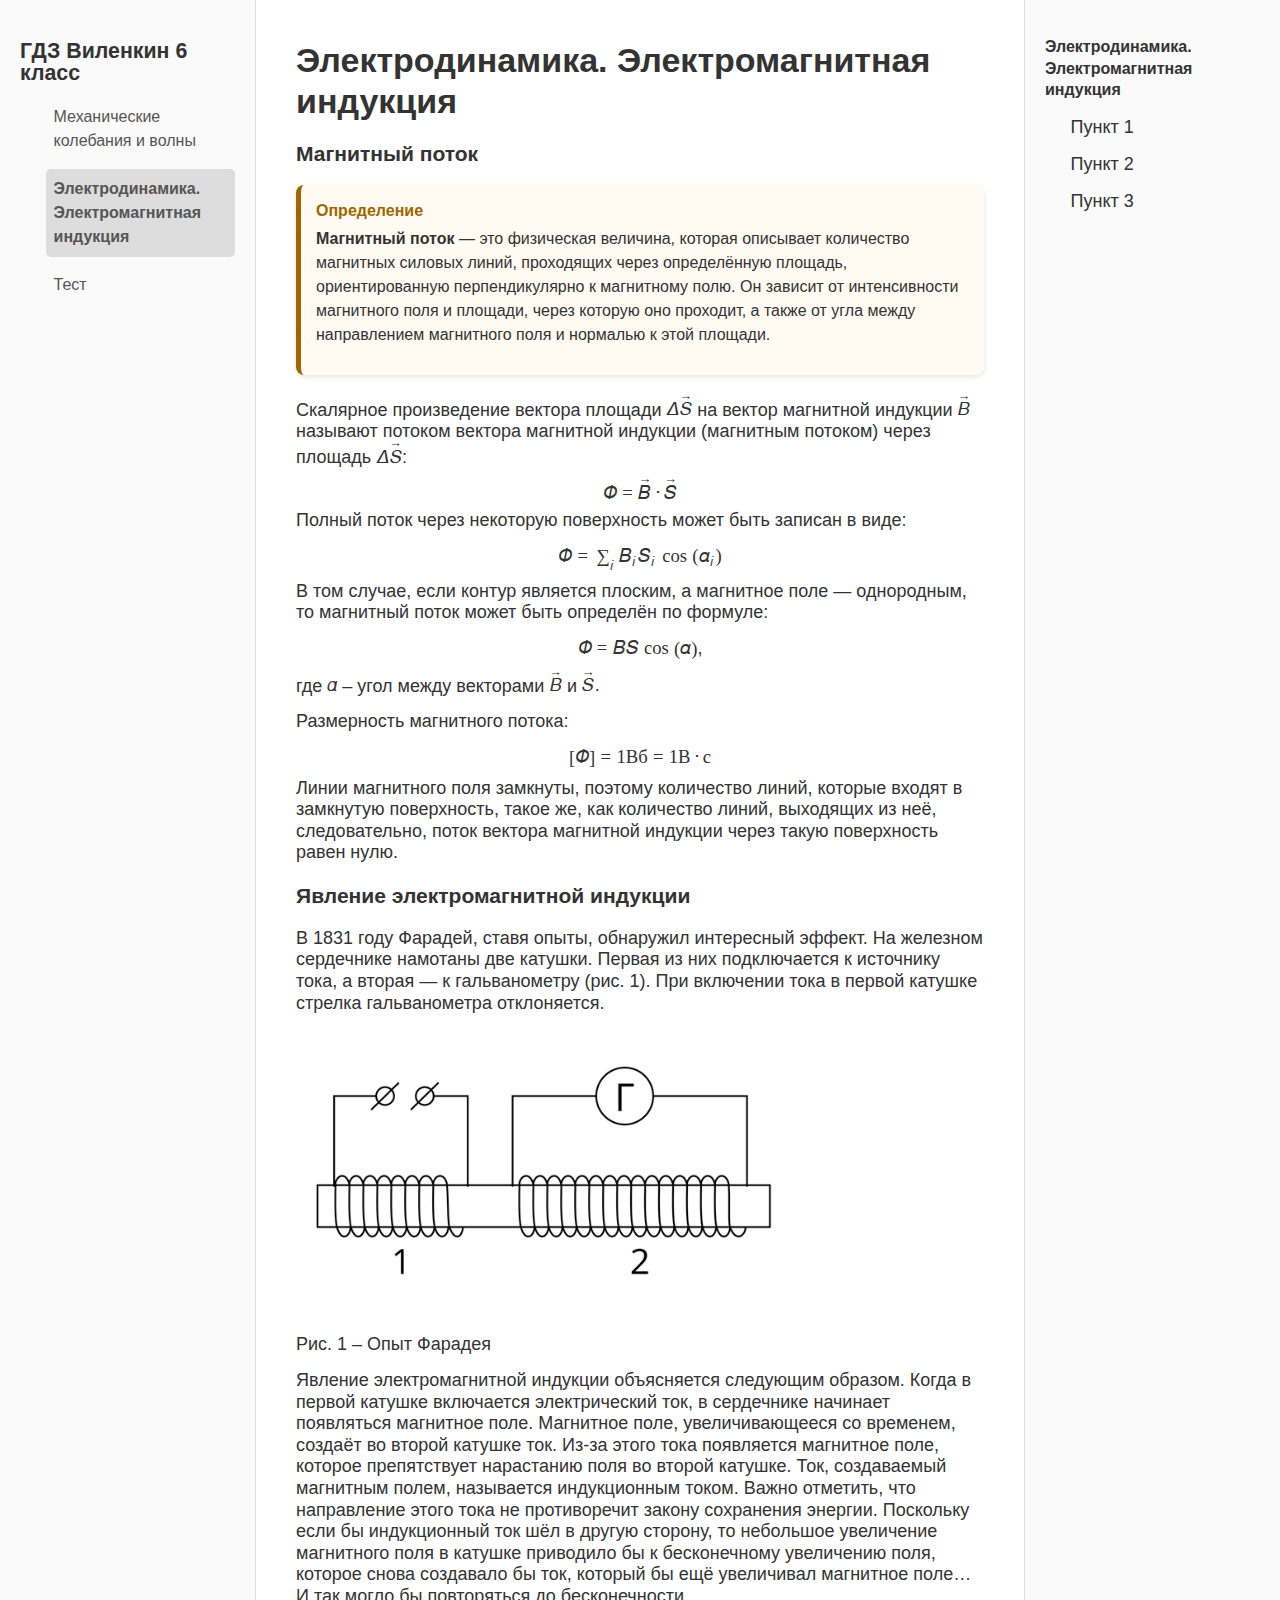
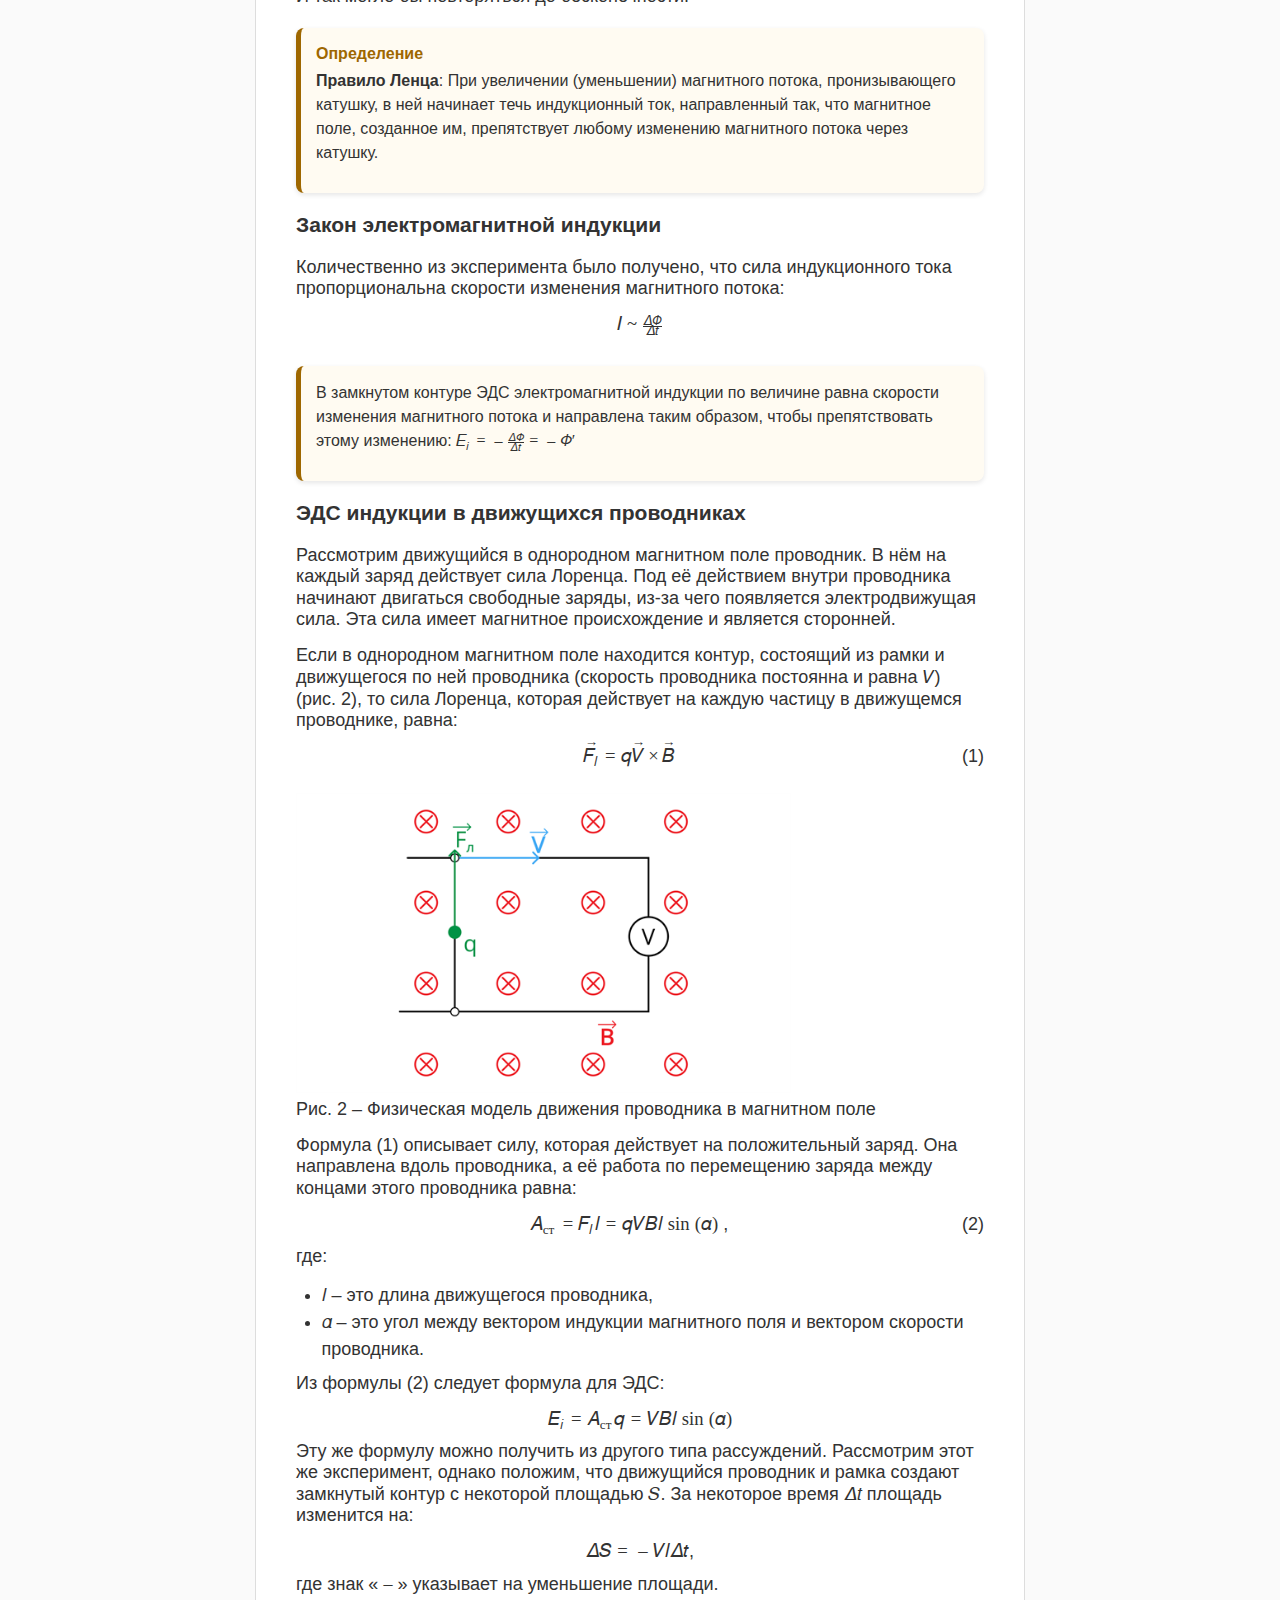
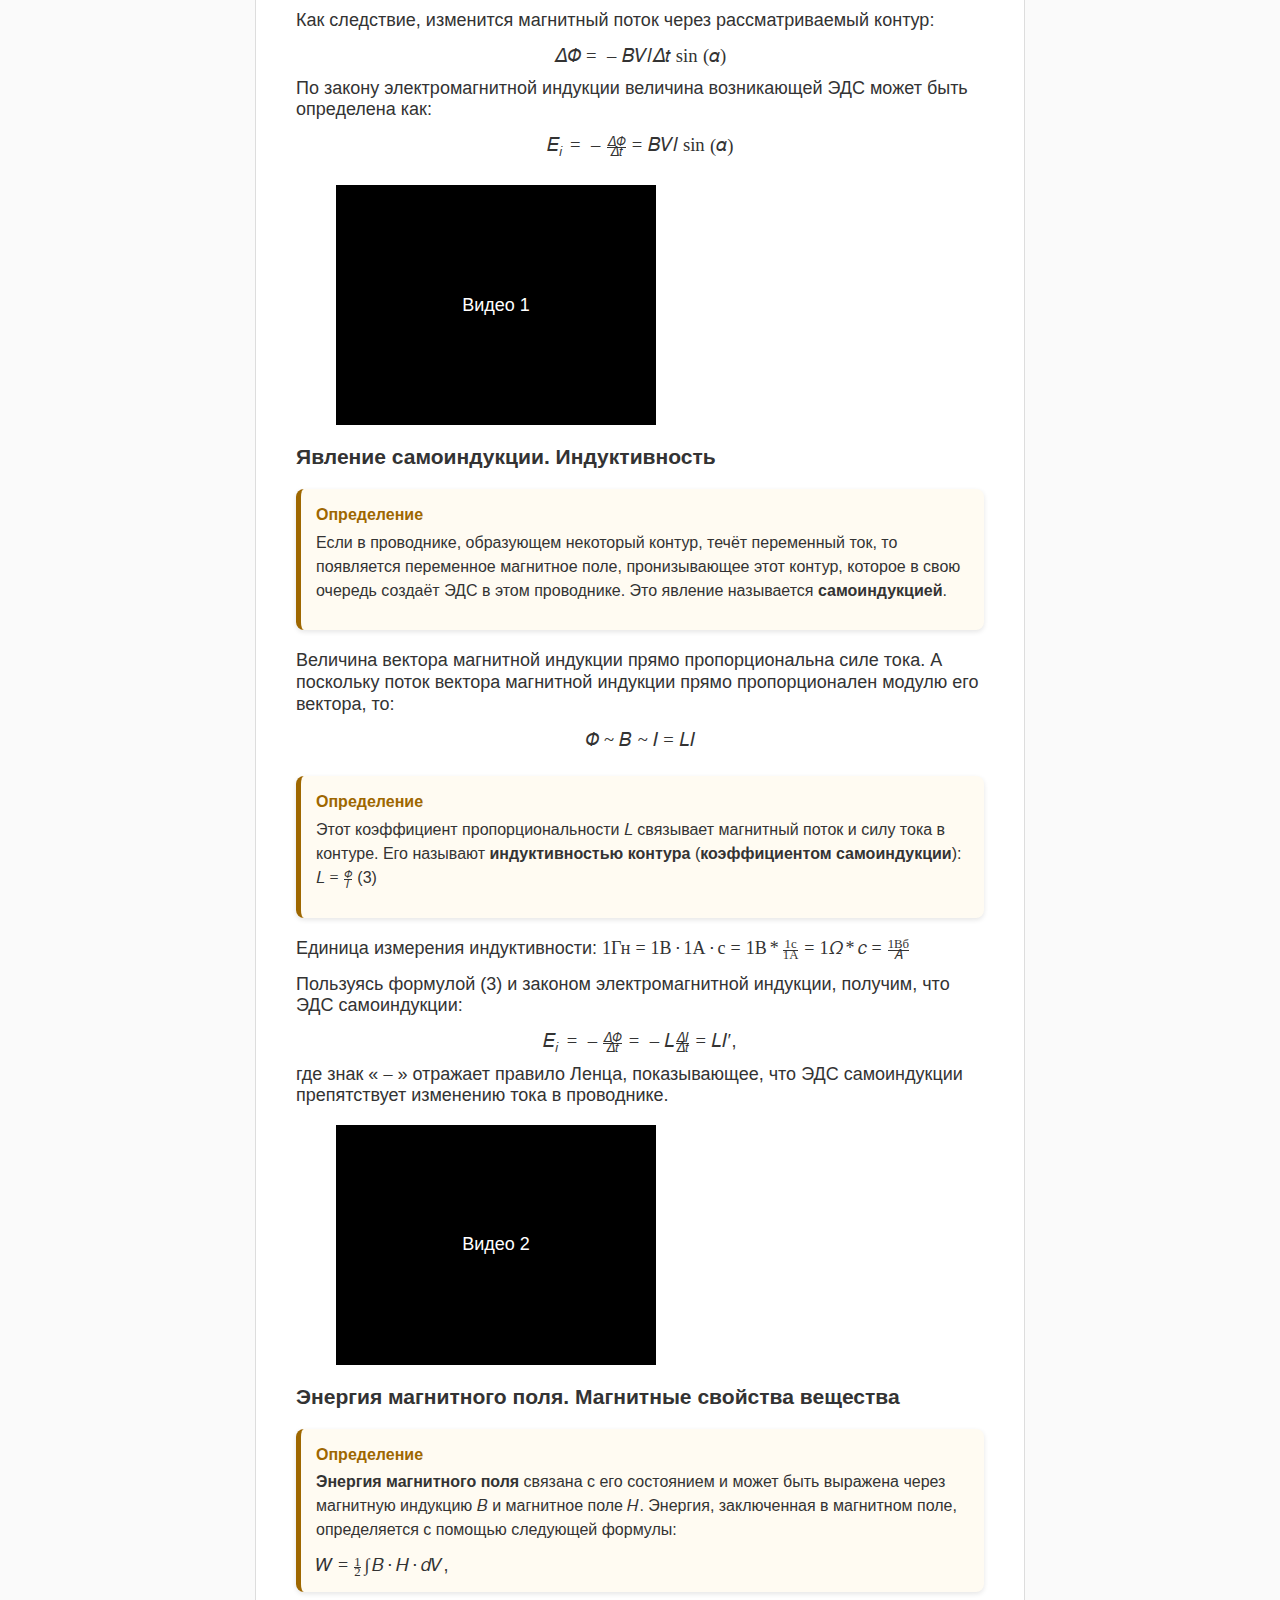
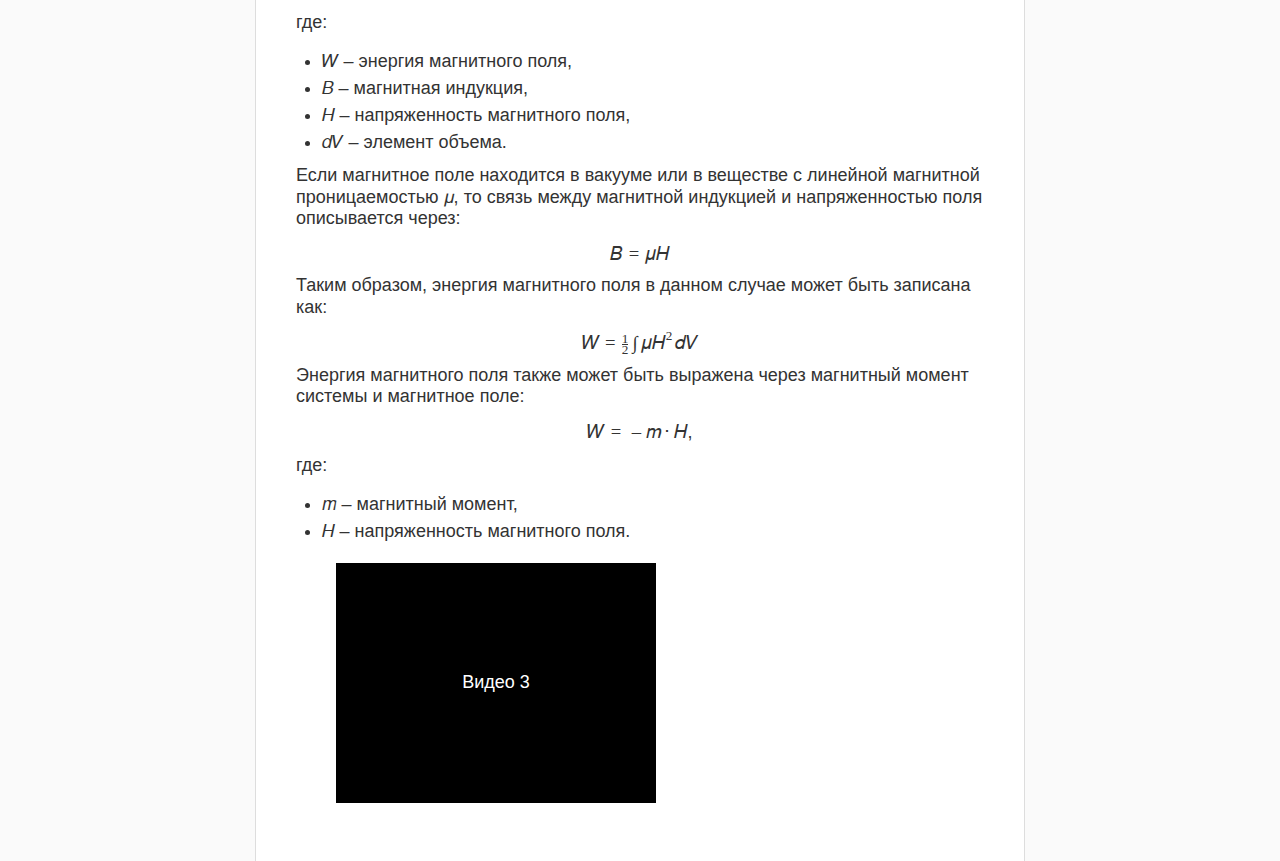
==== commit 3218da19: "fill index.html, insert pics on pages" ====
--- a/other.html
+++ b/other.html
@@ -15,32 +15,6 @@
         justify-content: center;
         align-items: center;
       }
-
-      .formula {
-        display: inline-flex;
-        align-items: baseline;
-        white-space: nowrap;
-
-        /* background-color: aqua; */
-      }
-      .block {
-        width: 100%;
-        justify-content: center;
-        margin: -10px 0 10px 0;
-      }
-      .with-index {
-        justify-content: space-between;
-      }
-      .formula:not(.inline) math {
-        font-size: 14pt;
-      }
-      .inline {
-        display: inline-flex;
-        align-items: baseline;
-      }
-      ul {
-        margin-bottom: 0.8em;
-      }
     </style>
   </head>
 
@@ -158,14 +132,13 @@
         </p>
 
         <h3>Явление электромагнитной индукции</h3>
-        <br />
         <p>
           В 1831 году Фарадей, ставя опыты, обнаружил интересный эффект. На железном сердечнике намотаны две катушки.
           Первая из них подключается к источнику тока, а вторая &mdash; к гальванометру (рис. 1). При включении тока в
           первой катушке стрелка гальванометра отклоняется.
         </p>
-        <figure>
-          <img src="" alt="Опыт Фарадея" />
+        <figure class="img-container">
+          <img src="pics/other/faraday.png" alt="Опыт Фарадея" />
           <figcaption>Рис. 1 &ndash; Опыт Фарадея</figcaption>
         </figure>
 
@@ -254,8 +227,8 @@
           </math>
           <span>(1)</span>
         </div>
-        <figure>
-          <img src="" alt="Модель движения проводника" />
+        <figure class="img-container">
+          <img src="pics/other/model.png" alt="Модель движения проводника" />
           <figcaption>Рис. 2 &ndash; Физическая модель движения проводника в магнитном поле</figcaption>
         </figure>
 
@@ -580,11 +553,11 @@
 
       <!-- Right Sidebar -->
       <aside class="right-sidebar">
-        <h3>Механические колебания и волны</h3>
+        <h3>Электродинамика. Электромагнитная индукция</h3>
         <ul>
-          <li><a href="#">Основные понятия</a></li>
-          <li><a href="#">Виды колебаний</a></li>
-          <li><a href="#">Характеристики колебаний</a></li>
+          <li><a href="#">Пункт 1</a></li>
+          <li><a href="#">Пункт 2</a></li>
+          <li><a href="#">Пункт 3</a></li>
         </ul>
       </aside>
     </div>
--- a/styles/styles.css
+++ b/styles/styles.css
@@ -24,6 +24,10 @@
   box-sizing: border-box;
 }
 
+* {
+  box-sizing: border-box;
+}
+
 body {
   font-family: var(--font-primary);
   font-size: 18px;
@@ -33,28 +37,31 @@
 
 /* Layout */
 .container {
-  display: flex;
+  display: grid;
+  grid-template-columns: 1fr 3fr 1fr;
   height: 100%;
 }
 
 /* Sidebar (Left) */
 .sidebar {
-  width: 250px;
+  width: 100%;
+  padding: 20px;
   background: var(--color-background);
-  padding: 20px;
   overflow-y: auto;
   border-right: 1px solid var(--color-border);
 }
 
 .sidebar h3 {
-  font-size: 16px;
-  margin-bottom: 10px;
+  font-size: 16pt;
+  margin-bottom: .5em;
   color: var(--color-primary);
 }
 
 .sidebar ul {
   list-style: none;
   padding: 0;
+  font-size: 12pt;
+  min-width: fit-content;
 }
 
 .sidebar ul li {
@@ -80,9 +87,59 @@
 
 /* Main Content */
 .content {
-  flex: 1;
+  width: 100%;
   padding: 40px;
-  max-width: 800px;
+}
+
+.subtitle {
+  font-size: 20px;
+  line-height: 1.3em;
+  margin-bottom: 24px;
+}
+
+.main-image {
+  width: 100%;
+  max-width: 600px;
+  border-radius: 8px;
+  margin: 20px 0;
+}
+
+.formula {
+  display: inline-flex;
+  align-items: baseline;
+  white-space: nowrap;
+}
+
+.block {
+  width: 100%;
+  justify-content: center;
+  margin: -.8em 0 .6em 0;
+}
+
+.in-list {
+  margin: .8em 0 -.6em 0;
+}
+
+.with-index {
+  justify-content: space-between;
+}
+
+.formula:not(.inline) math {
+  font-size: 14pt;
+}
+
+.inline {
+  display: inline-flex;
+  align-items: baseline;
+}
+
+.img-container {
+  height: fit-content;
+  margin: .8em 0;
+}
+
+.img-container img {
+  height: 300px;
 }
 
 h1 {
@@ -100,6 +157,7 @@
   margin-bottom: 12px;
 }
 
+ul,
 ol {
   margin-left: 1.6rem;
   margin-top: 0.8rem;
@@ -114,28 +172,15 @@
   margin-bottom: 0.8em;
 }
 
-.subtitle {
-  font-size: 20px;
-  line-height: 1.3em;
-  margin-bottom: 24px;
-}
-
-.main-image {
-  width: 100%;
-  max-width: 600px;
-  border-radius: 8px;
-  margin: 20px 0;
-}
-
 math {
   font-family: Cambria Math, Cambria, Cochin, Georgia, Times, "Times New Roman", serif;
 }
 
 /* Right Sidebar */
 .right-sidebar {
-  width: 200px;
+  width: 100%;
+  padding: 20px;
   background: var(--color-background);
-  padding: 20px;
   border-left: 1px solid var(--color-border);
 }
 
@@ -185,20 +230,23 @@
 }
 
 /* Responsive Design */
+@media (max-width: 1150px) {
+  .sidebar {
+    display: none;
+  }
+
+  .container {
+    grid-template-columns: 3fr 1fr;
+  }
+}
+
 @media (max-width: 900px) {
-  .sidebar,
   .right-sidebar {
     display: none;
   }
-}
-
-@media (max-width: 700px) {
-  .sidebar {
-    width: 200px;
-  }
 
   .container {
-    flex-direction: column;
+    grid-template-columns: 1fr;
   }
 
   .content {
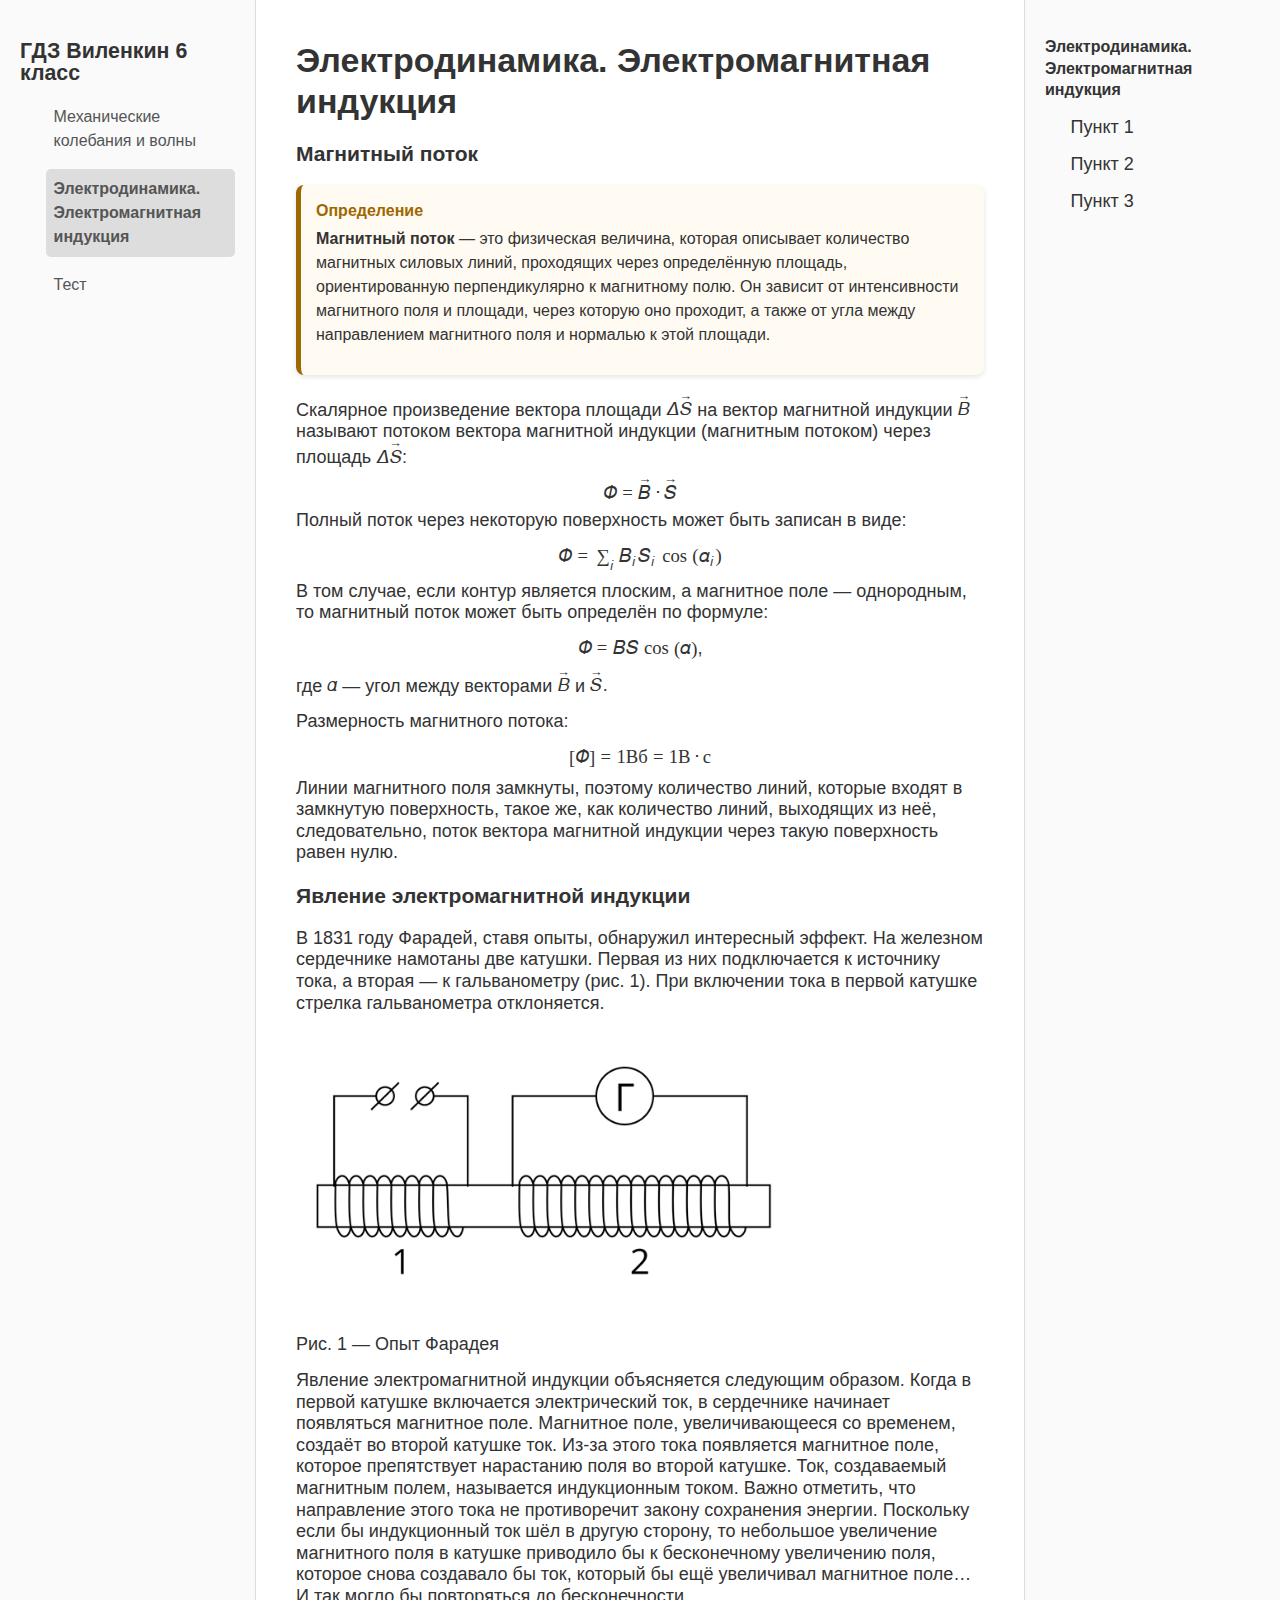
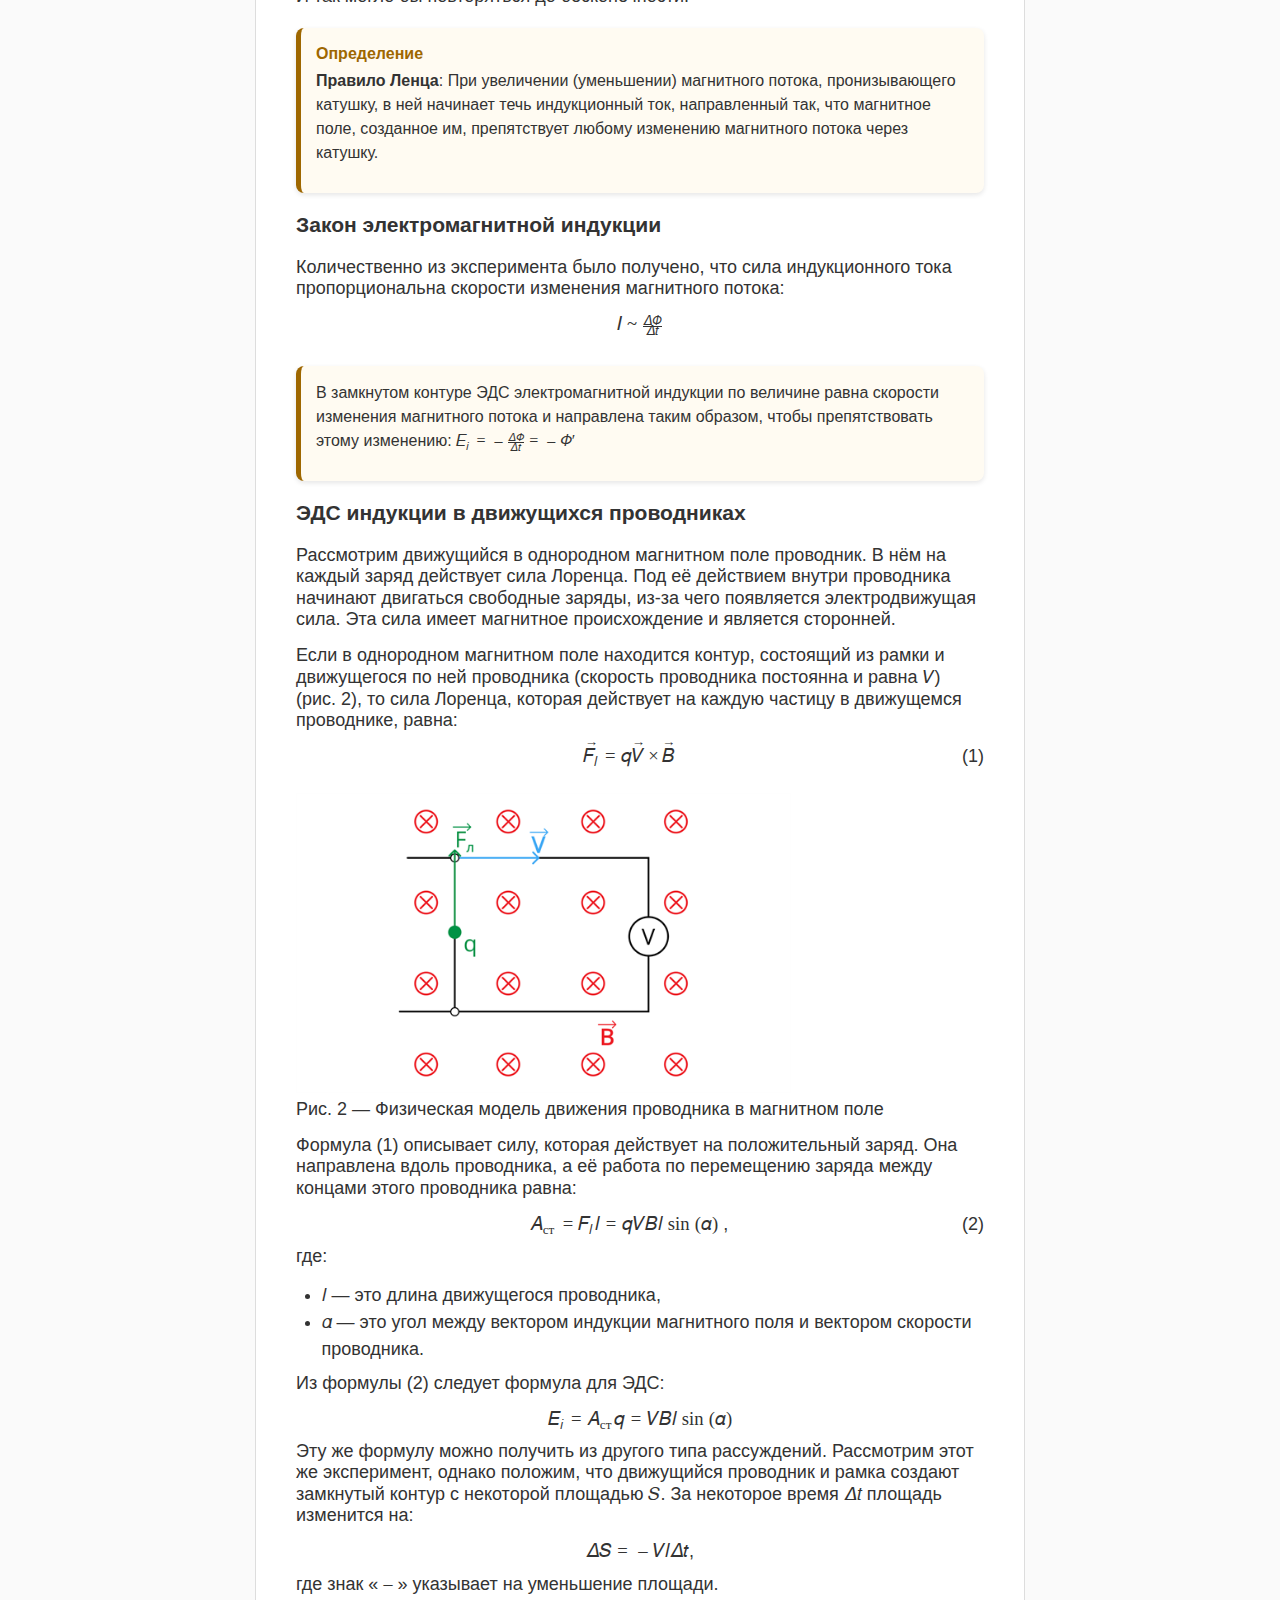
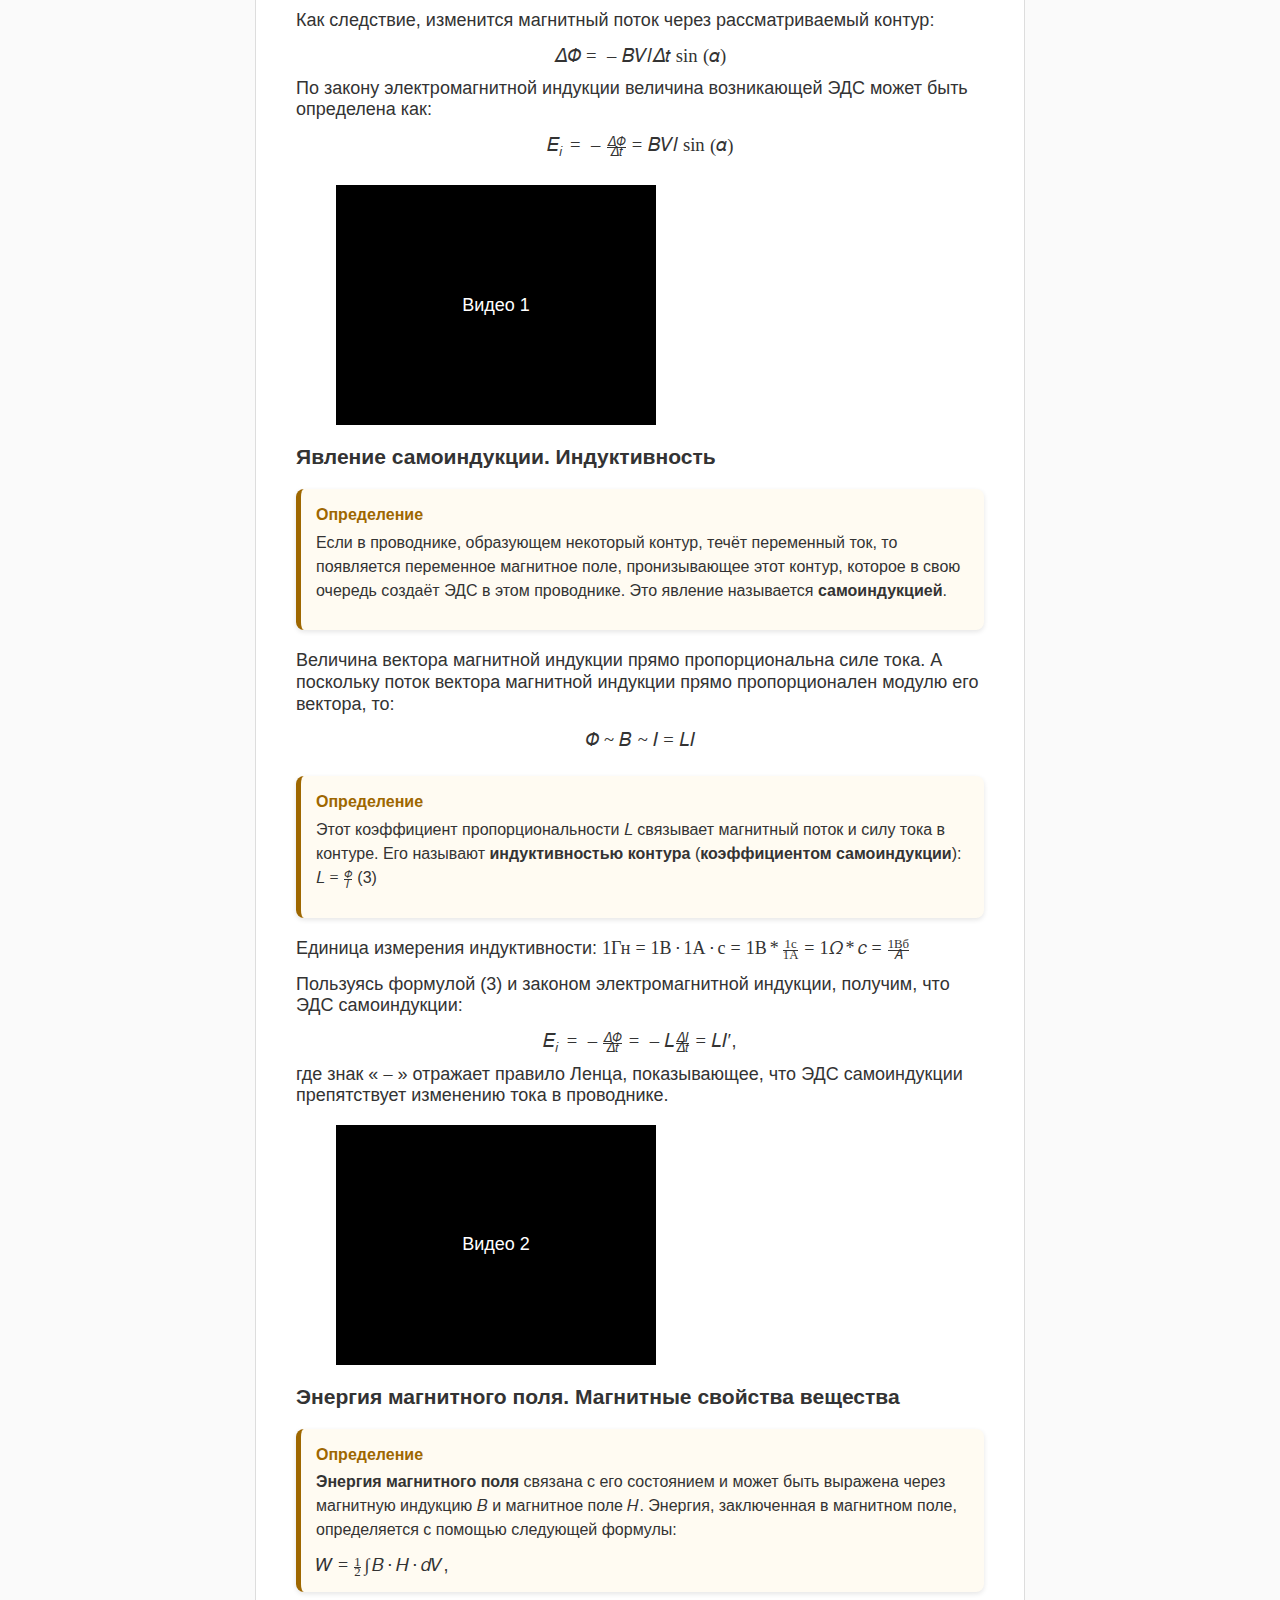
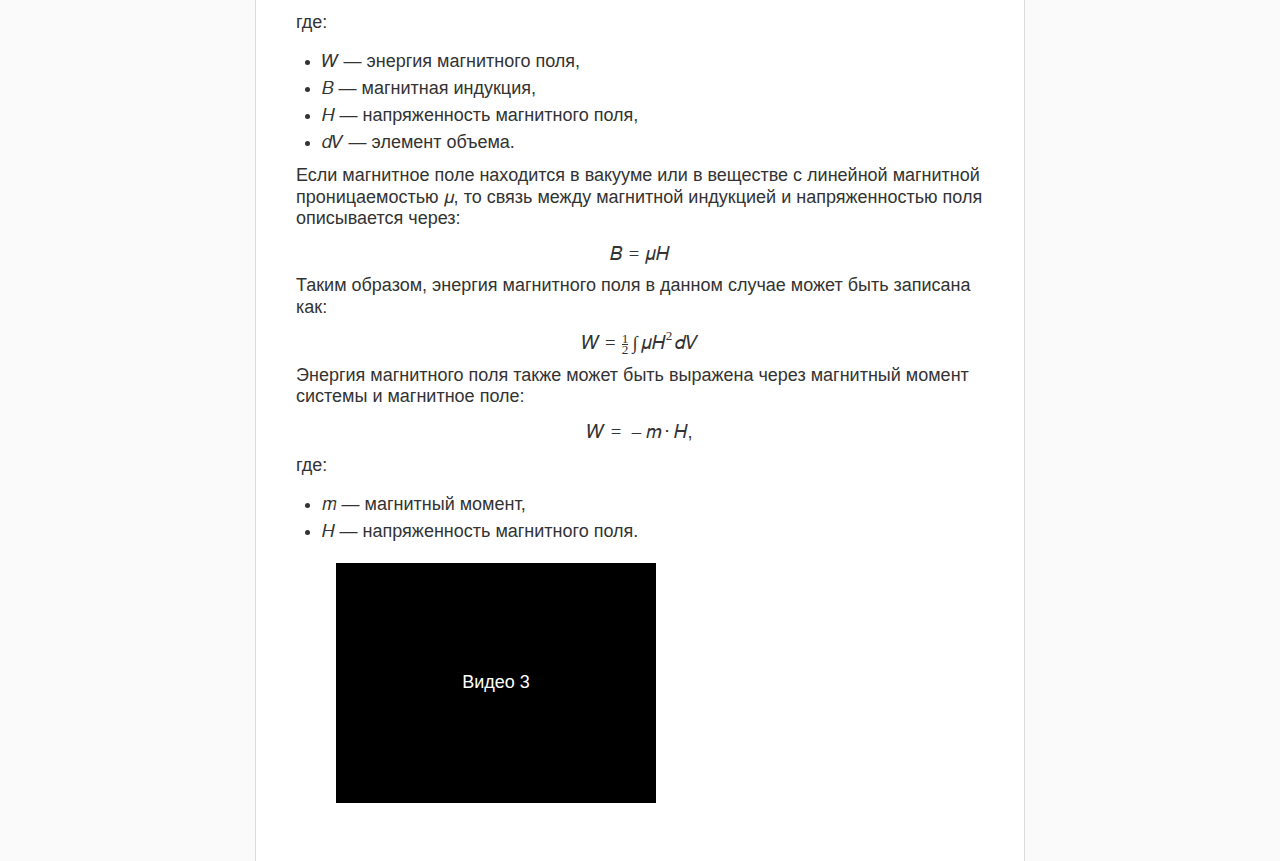
==== commit 787629f8: "text on pages is ready" ====
--- a/other.html
+++ b/other.html
@@ -101,7 +101,7 @@
         </div>
 
         <p>
-          где <math><mi>&alpha;</mi></math> &ndash; угол между векторами
+          где <math><mi>&alpha;</mi></math> &mdash; угол между векторами
           <math>
             <mover> <mi>B</mi><mo>&rarr;</mo> </mover>
           </math>
@@ -139,7 +139,7 @@
         </p>
         <figure class="img-container">
           <img src="pics/other/faraday.png" alt="Опыт Фарадея" />
-          <figcaption>Рис. 1 &ndash; Опыт Фарадея</figcaption>
+          <figcaption>Рис. 1 &mdash; Опыт Фарадея</figcaption>
         </figure>
 
         <p>
@@ -229,7 +229,7 @@
         </div>
         <figure class="img-container">
           <img src="pics/other/model.png" alt="Модель движения проводника" />
-          <figcaption>Рис. 2 &ndash; Физическая модель движения проводника в магнитном поле</figcaption>
+          <figcaption>Рис. 2 &mdash; Физическая модель движения проводника в магнитном поле</figcaption>
         </figure>
 
         <p>
@@ -260,10 +260,10 @@
 
         <ul>
           <li>
-            <math><mi>l</mi></math> &ndash; это длина движущегося проводника,
-          </li>
-          <li>
-            <math><mi>&alpha;</mi></math> &ndash; это угол между вектором индукции магнитного поля и вектором скорости
+            <math><mi>l</mi></math> &mdash; это длина движущегося проводника,
+          </li>
+          <li>
+            <math><mi>&alpha;</mi></math> &mdash; это угол между вектором индукции магнитного поля и вектором скорости
             проводника.
           </li>
         </ul>
@@ -480,16 +480,16 @@
         <p>где:</p>
         <ul>
           <li>
-            <math><mi>W</mi></math> &ndash; энергия магнитного поля,
-          </li>
-          <li>
-            <math><mi>B</mi></math> &ndash; магнитная индукция,
-          </li>
-          <li>
-            <math><mi>H</mi></math> &ndash; напряженность магнитного поля,
-          </li>
-          <li>
-            <math><mi>d</mi><mi>V</mi></math> &ndash; элемент объема.
+            <math><mi>W</mi></math> &mdash; энергия магнитного поля,
+          </li>
+          <li>
+            <math><mi>B</mi></math> &mdash; магнитная индукция,
+          </li>
+          <li>
+            <math><mi>H</mi></math> &mdash; напряженность магнитного поля,
+          </li>
+          <li>
+            <math><mi>d</mi><mi>V</mi></math> &mdash; элемент объема.
           </li>
         </ul>
 
@@ -541,10 +541,10 @@
         <p>где:</p>
         <ul>
           <li>
-            <math><mi>m</mi></math> &ndash; магнитный момент,
-          </li>
-          <li>
-            <math><mi>H</mi></math> &ndash; напряженность магнитного поля.
+            <math><mi>m</mi></math> &mdash; магнитный момент,
+          </li>
+          <li>
+            <math><mi>H</mi></math> &mdash; напряженность магнитного поля.
           </li>
         </ul>
 
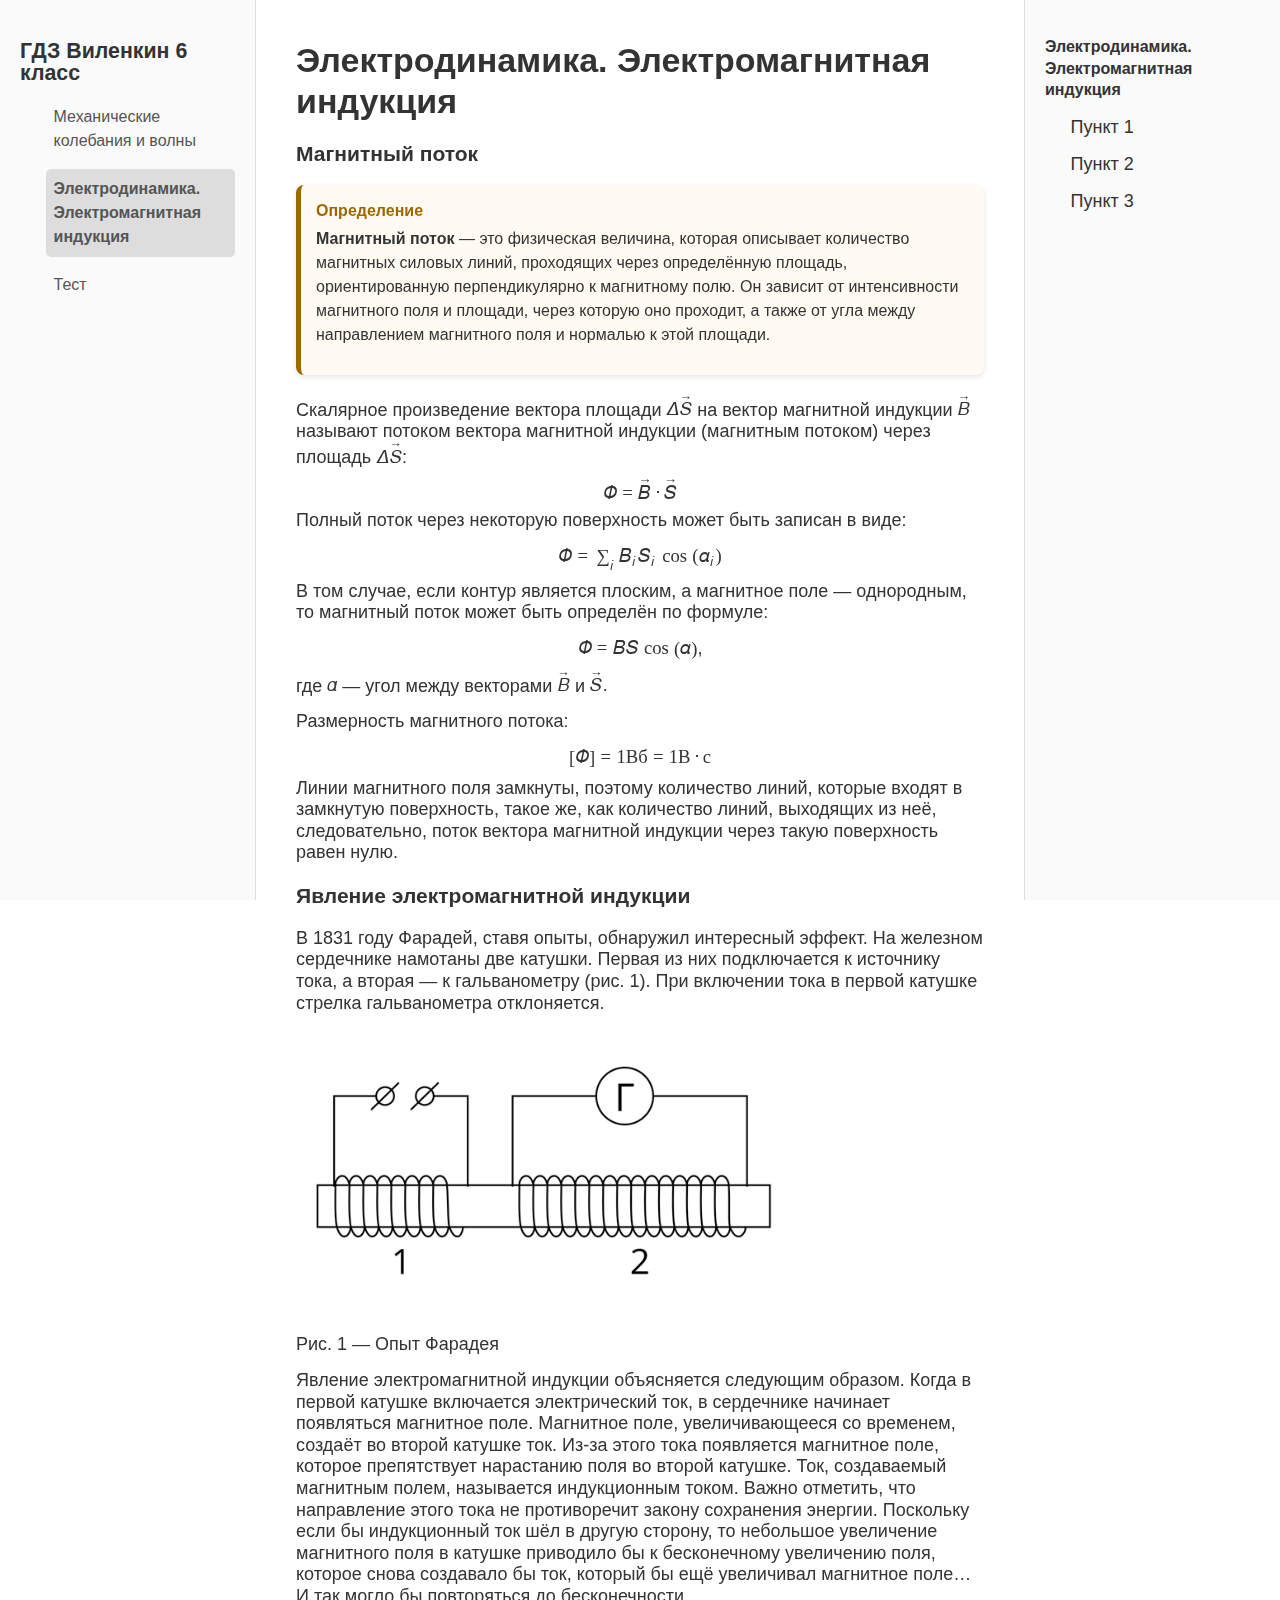
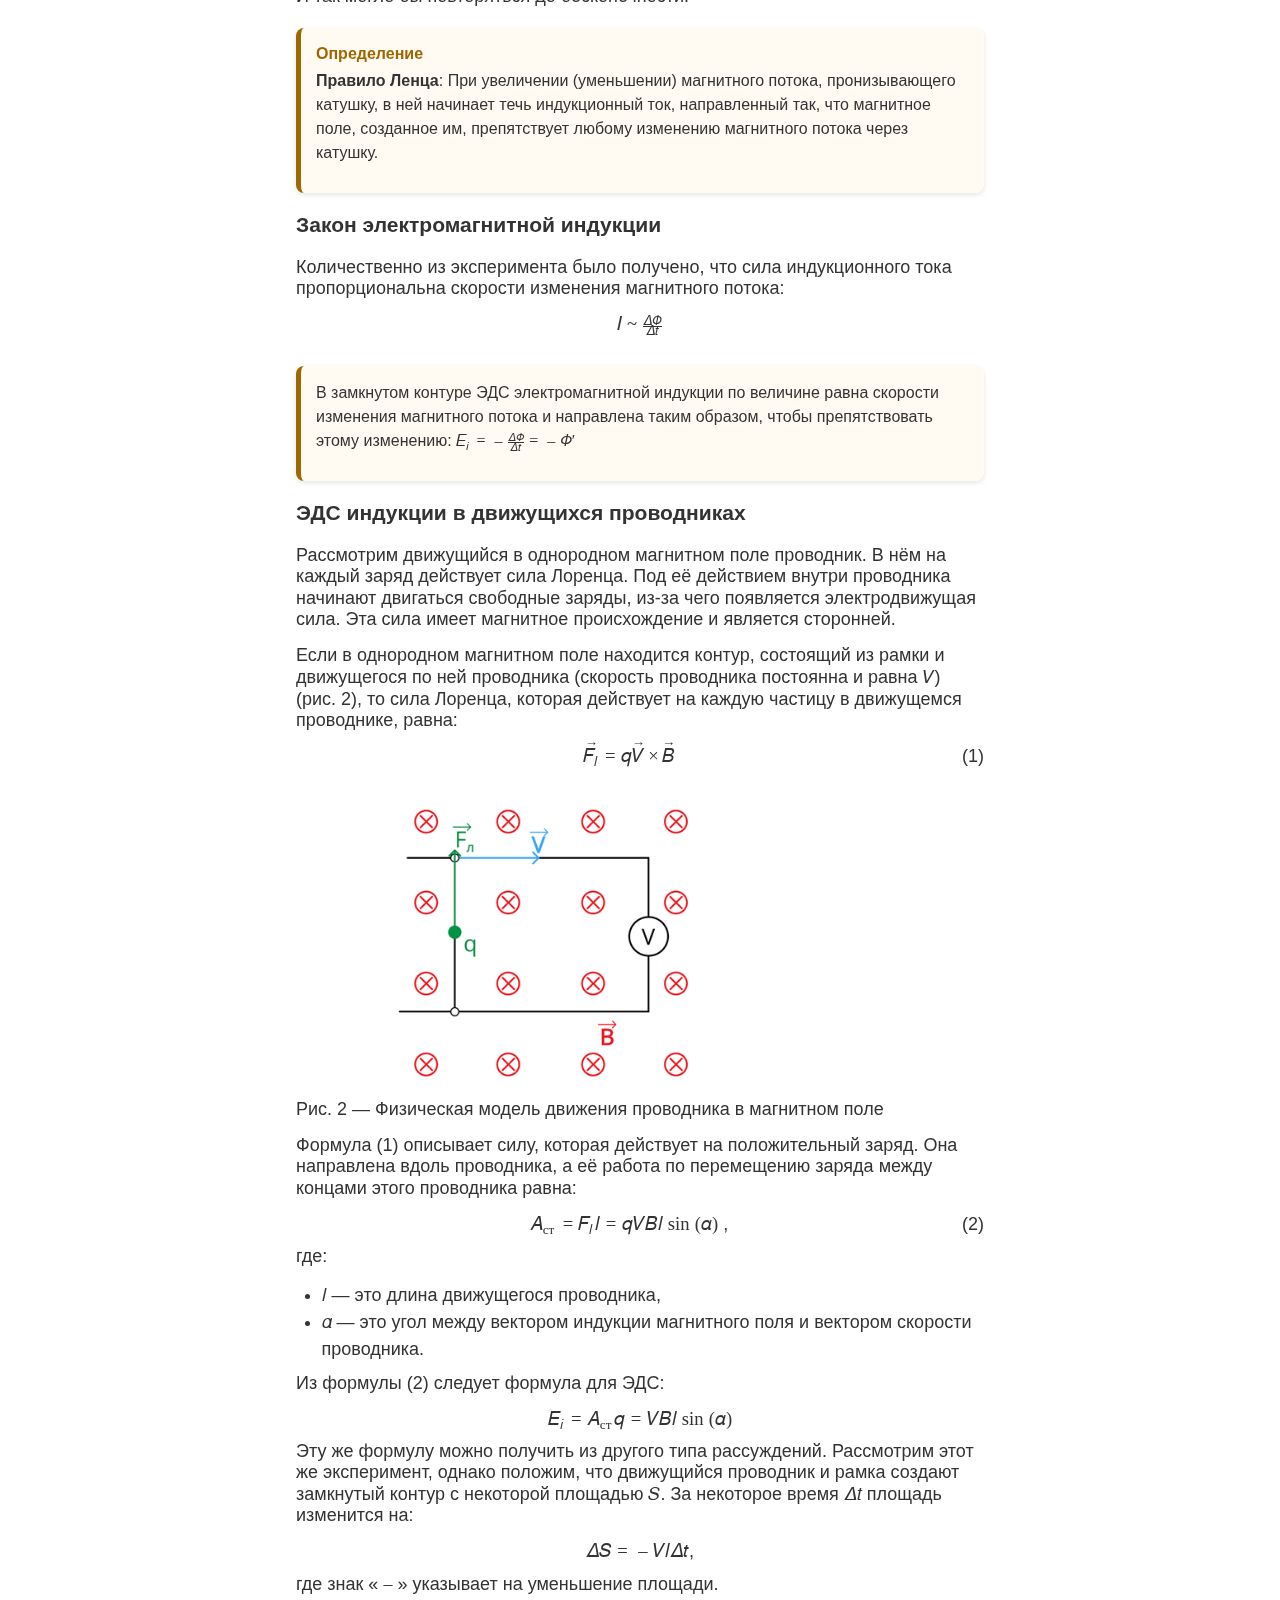
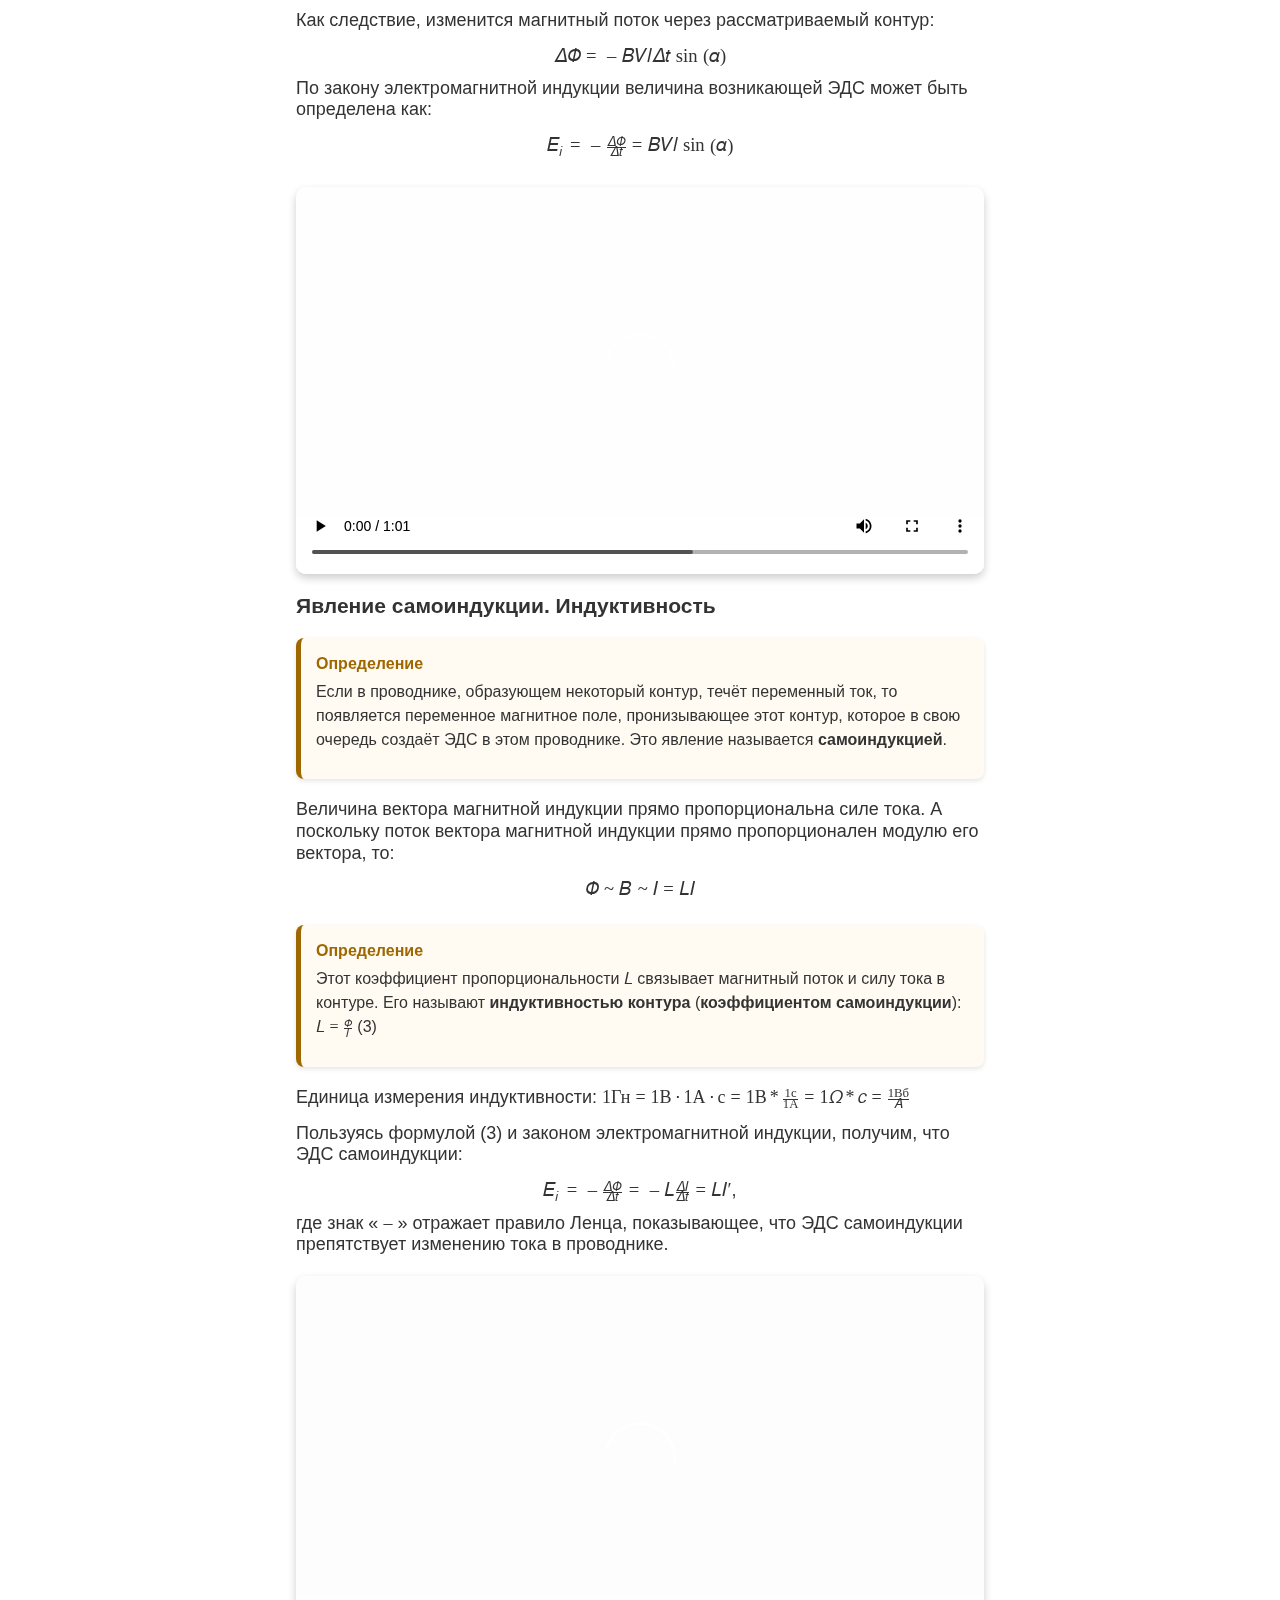
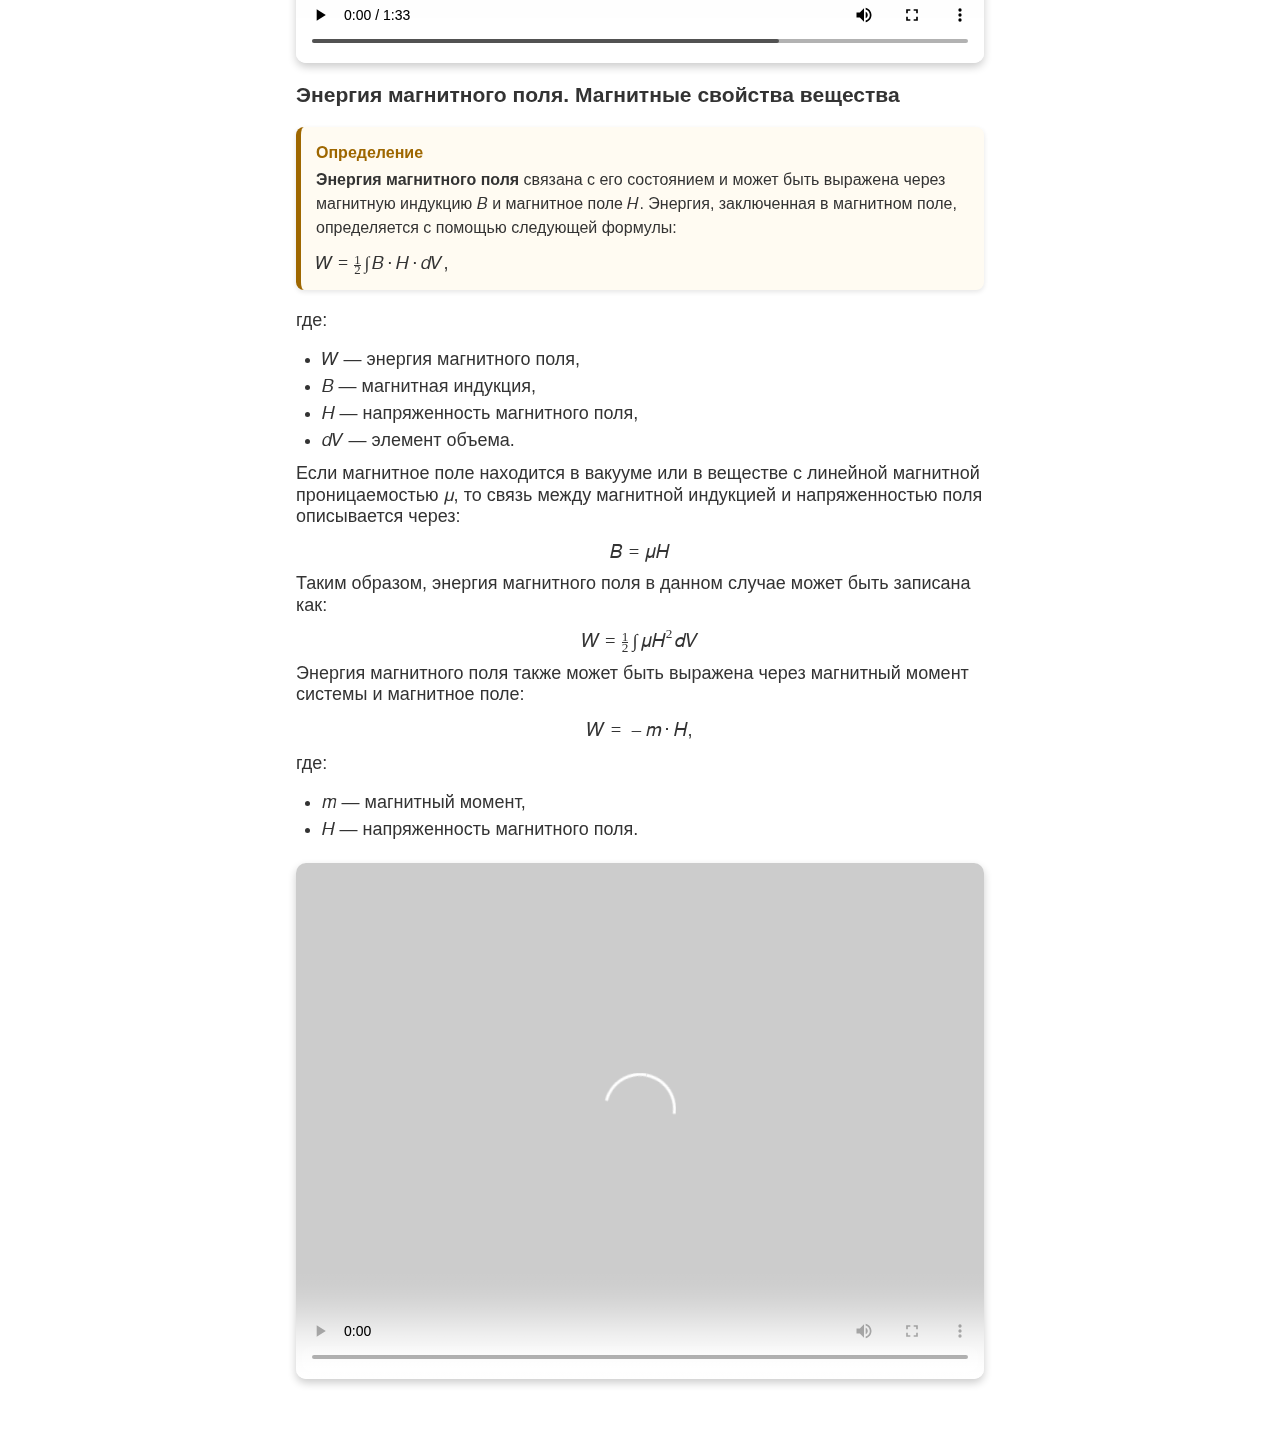
==== commit 00df9842: "." ====
--- a/other.html
+++ b/other.html
@@ -35,7 +35,7 @@
       <!-- Main Content -->
       <main class="content">
         <h1>Электродинамика. Электромагнитная индукция</h1>
-        <h3>Магнитный поток</h3>
+        <h3 id="point1">Магнитный поток</h3>
         <div class="note">
           <strong>Определение</strong>
           <p>
@@ -341,9 +341,11 @@
           </math>
         </div>
 
-        <figure class="video">Видео 1</figure>
-
-        <h3>Явление самоиндукции. Индуктивность</h3>
+        <video width="320" height="240" controls>
+          <source src="pics/other/vid1.mp4" type="video/mp4" />
+          Your browser does not support the video tag.
+      </video>
+        <h3 id="point2">Явление самоиндукции. Индуктивность</h3>
         <div class="note">
           <strong>Определение</strong>
           <p>
@@ -448,9 +450,11 @@
           самоиндукции препятствует изменению тока в проводнике.
         </p>
 
-        <figure class="video">Видео 2</figure>
-
-        <h3>Энергия магнитного поля. Магнитные свойства вещества</h3>
+        <video width="320" height="240" controls>
+          <source src="pics/other/vid2.mp4" type="video/mp4" />
+          Your browser does not support the video tag.
+      </video>
+        <h3 id="point3" >Энергия магнитного поля. Магнитные свойства вещества</h3>
         <div class="note">
           <strong>Определение</strong>
           <p>
@@ -548,16 +552,19 @@
           </li>
         </ul>
 
-        <figure class="video">Видео 3</figure>
+        <video width="320" height="240" controls>
+          <source src="pics/other/vid3.mp4" type="video/mp4" />
+          Your browser does not support the video tag.
+      </video>
       </main>
 
       <!-- Right Sidebar -->
       <aside class="right-sidebar">
         <h3>Электродинамика. Электромагнитная индукция</h3>
         <ul>
-          <li><a href="#">Пункт 1</a></li>
-          <li><a href="#">Пункт 2</a></li>
-          <li><a href="#">Пункт 3</a></li>
+          <li><a href="#point1">Пункт 1</a></li>
+          <li><a href="#point2">Пункт 2</a></li>
+          <li><a href="#point3">Пункт 3</a></li>
         </ul>
       </aside>
     </div>
--- a/styles/styles.css
+++ b/styles/styles.css
@@ -44,12 +44,19 @@
 
 /* Sidebar (Left) */
 .sidebar {
+  position: sticky;
+  top: 0;
+  height: 100vh; /* Чтобы на весь экран */
+  overflow-y: auto; /* Если контент не влезает - скролл внутри сайдбара */
+  align-self: start; /* Для grid-родителя обязательно! */
+  
   width: 100%;
   padding: 20px;
   background: var(--color-background);
   overflow-y: auto;
   border-right: 1px solid var(--color-border);
 }
+
 
 .sidebar h3 {
   font-size: 16pt;
@@ -240,16 +247,41 @@
   }
 }
 
-@media (max-width: 900px) {
-  .right-sidebar {
-    display: none;
+.right-sidebar {
+  position: sticky;
+  top: 0;
+  height: 100vh; /* Чтобы на весь экран */
+  overflow-y: auto; /* Если контент не влезает - скролл внутри сайдбара */
+  align-self: start; /* Для grid-родителя обязательно! */
+  
+  transition: transform 0.3s;
+  @media (max-width: 900px) {
+    transform: translateX(100%);
+    position: fixed;
+    right: 0;
+    top: 0;
+    height: 100vh;
+    z-index: 1000;
   }
-
-  .container {
-    grid-template-columns: 1fr;
-  }
-
-  .content {
-    padding: 20px;
-  }
-}
+}
+
+/* Стиль для video элемента */
+video {
+  display: block; /* Ensures proper alignment */
+  margin: 20px auto; /* Centers the video */
+  border-radius: 10px; /* Rounded corners */
+  box-shadow: 0 4px 8px rgba(0, 0, 0, 0.2); /* Soft shadow */
+  width: 100%; /* Adjusts to the container width */
+  max-width: 800px; /* Prevents it from becoming too large */
+  height: auto; /* Keeps aspect ratio */
+  outline: none; /* Removes focus outline */
+}
+
+video::-webkit-media-controls {
+  filter: invert(100%); /* Custom styling for media controls */
+}
+
+video:hover {
+  transform: scale(1.02); /* Slight zoom effect on hover */
+  transition: transform 0.3s ease-in-out;
+}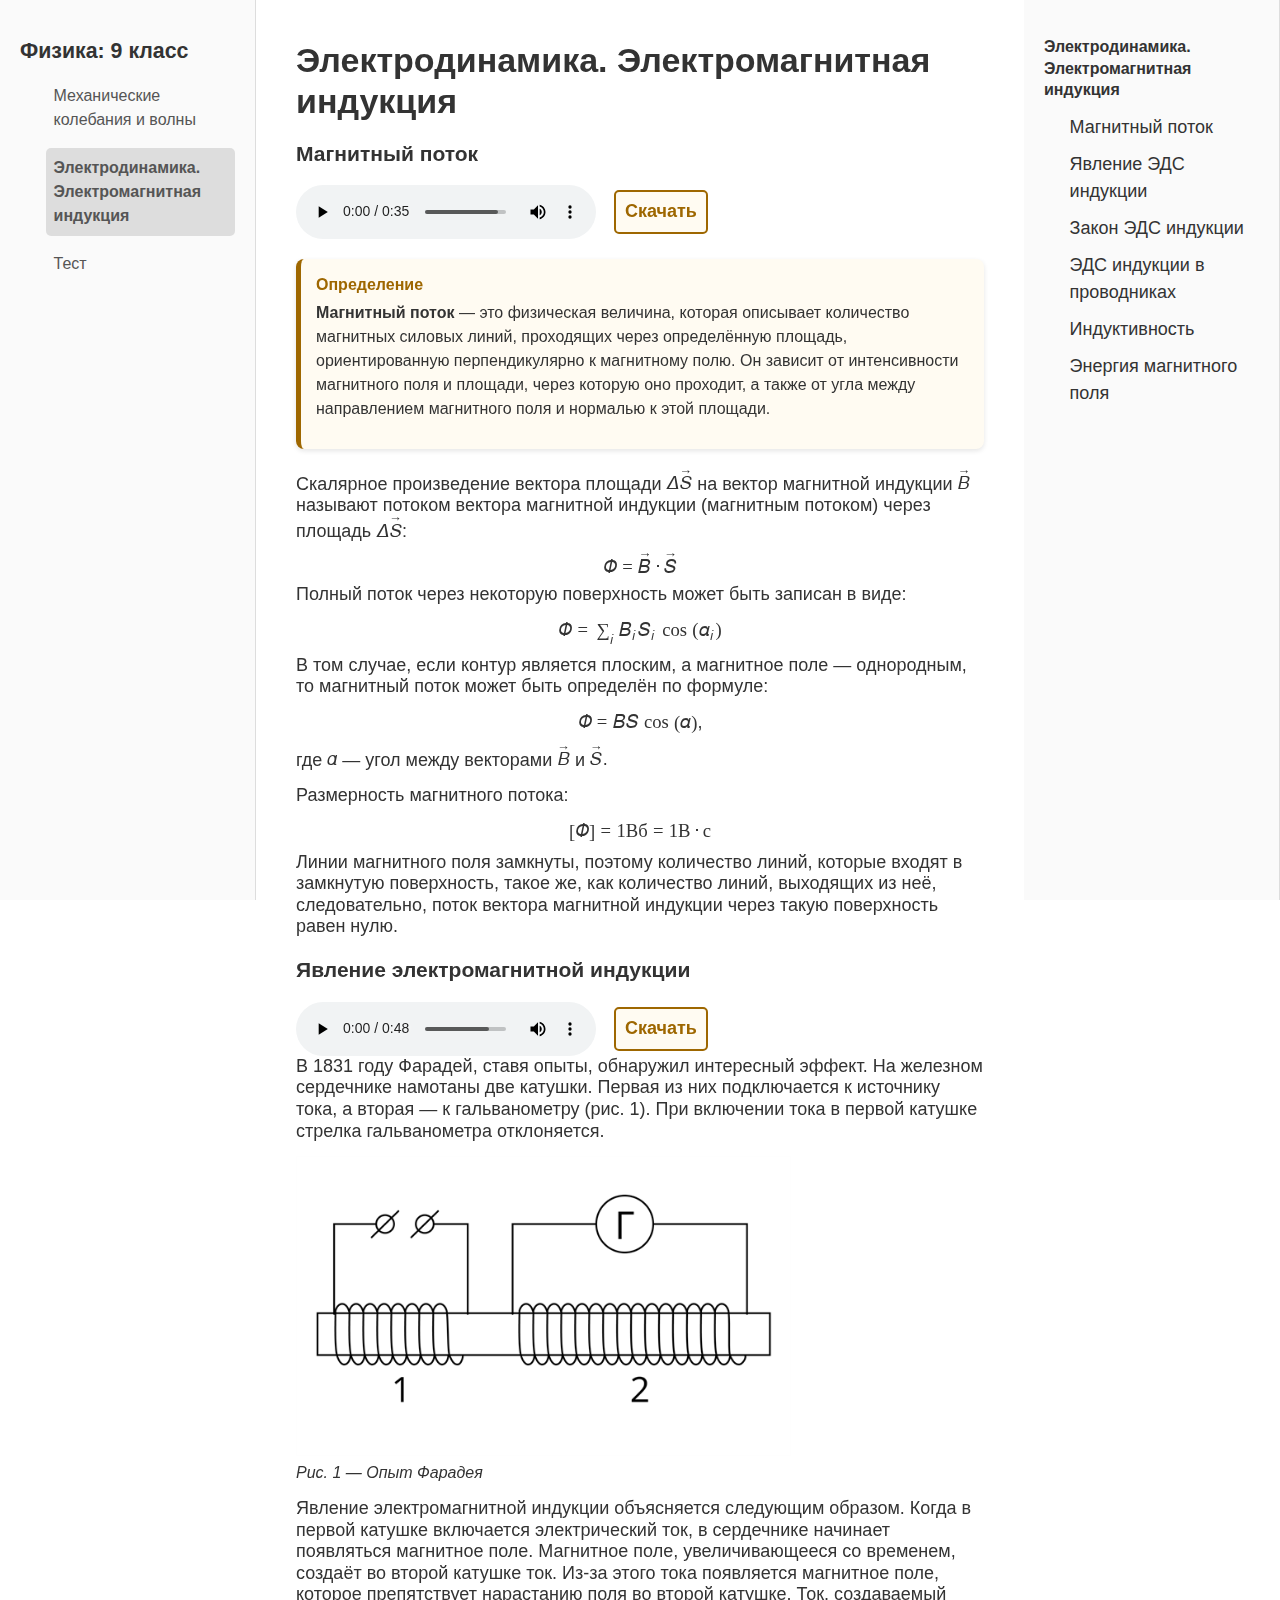
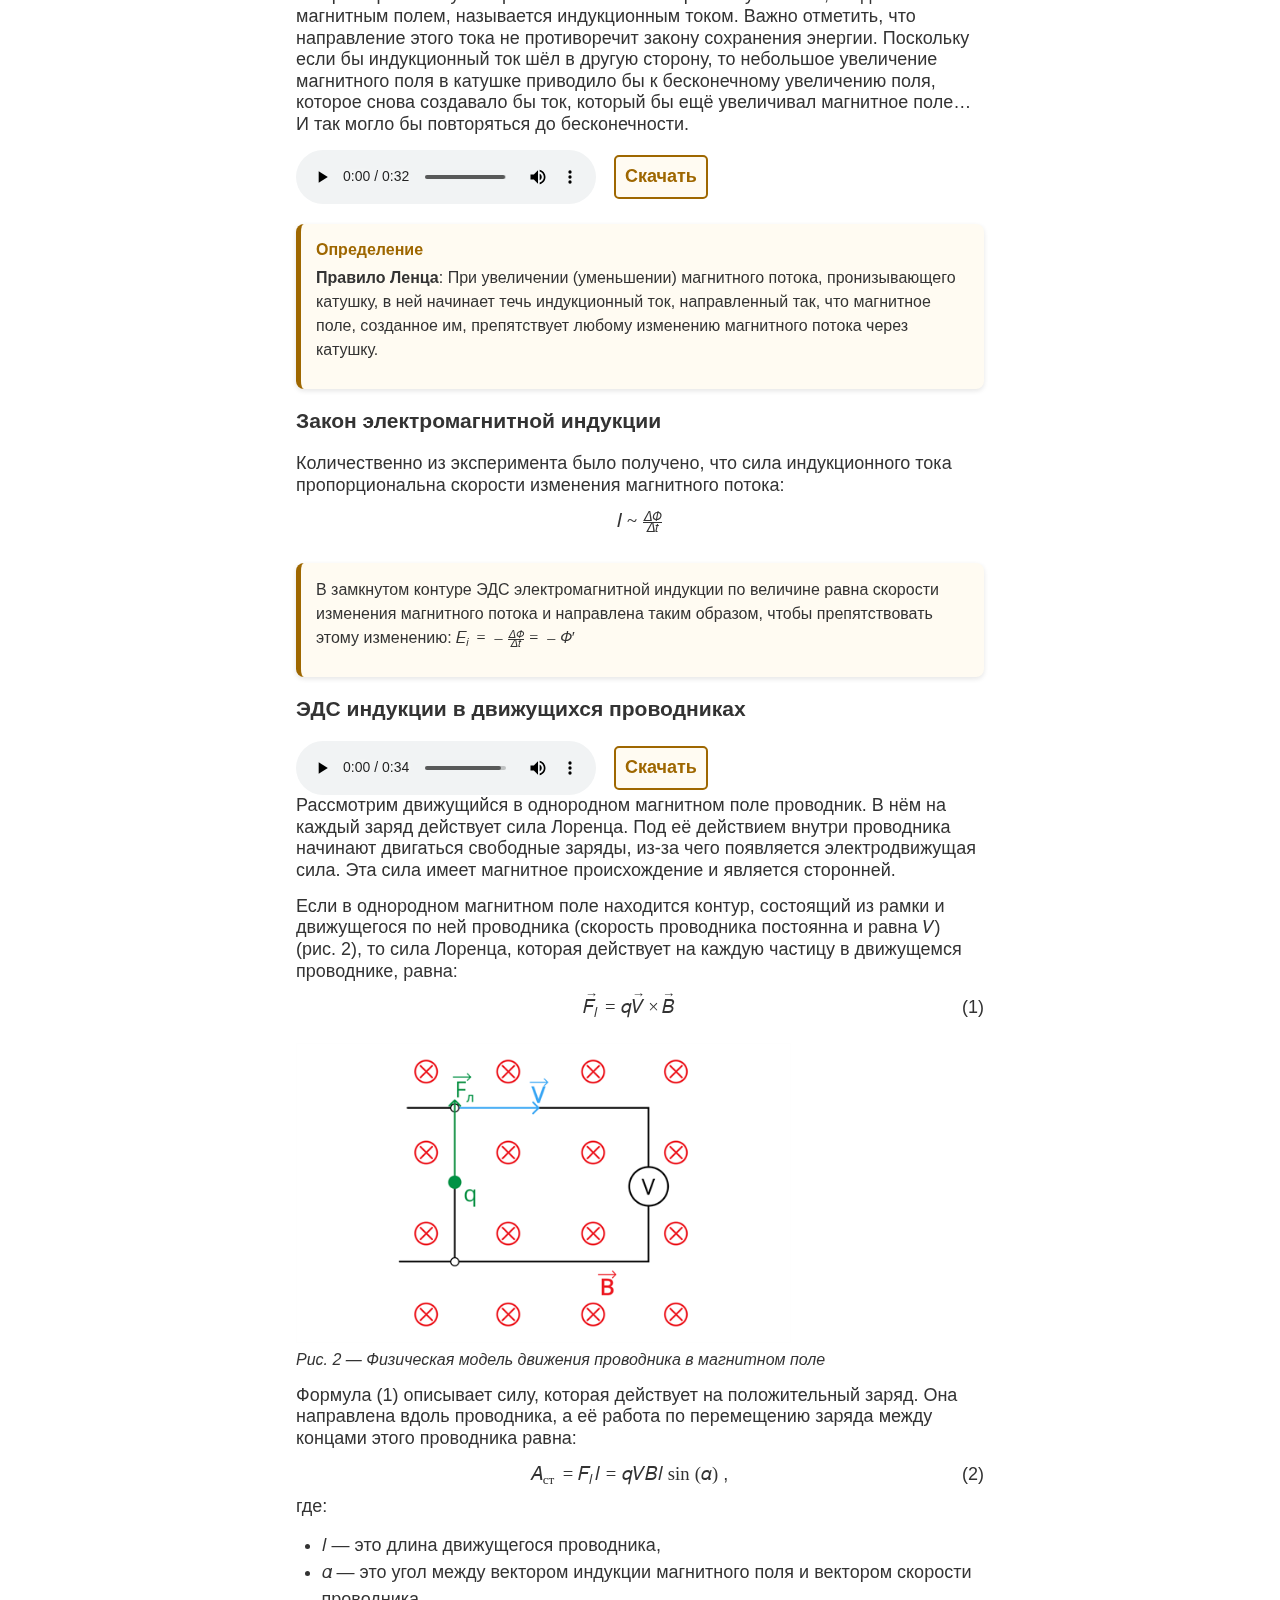
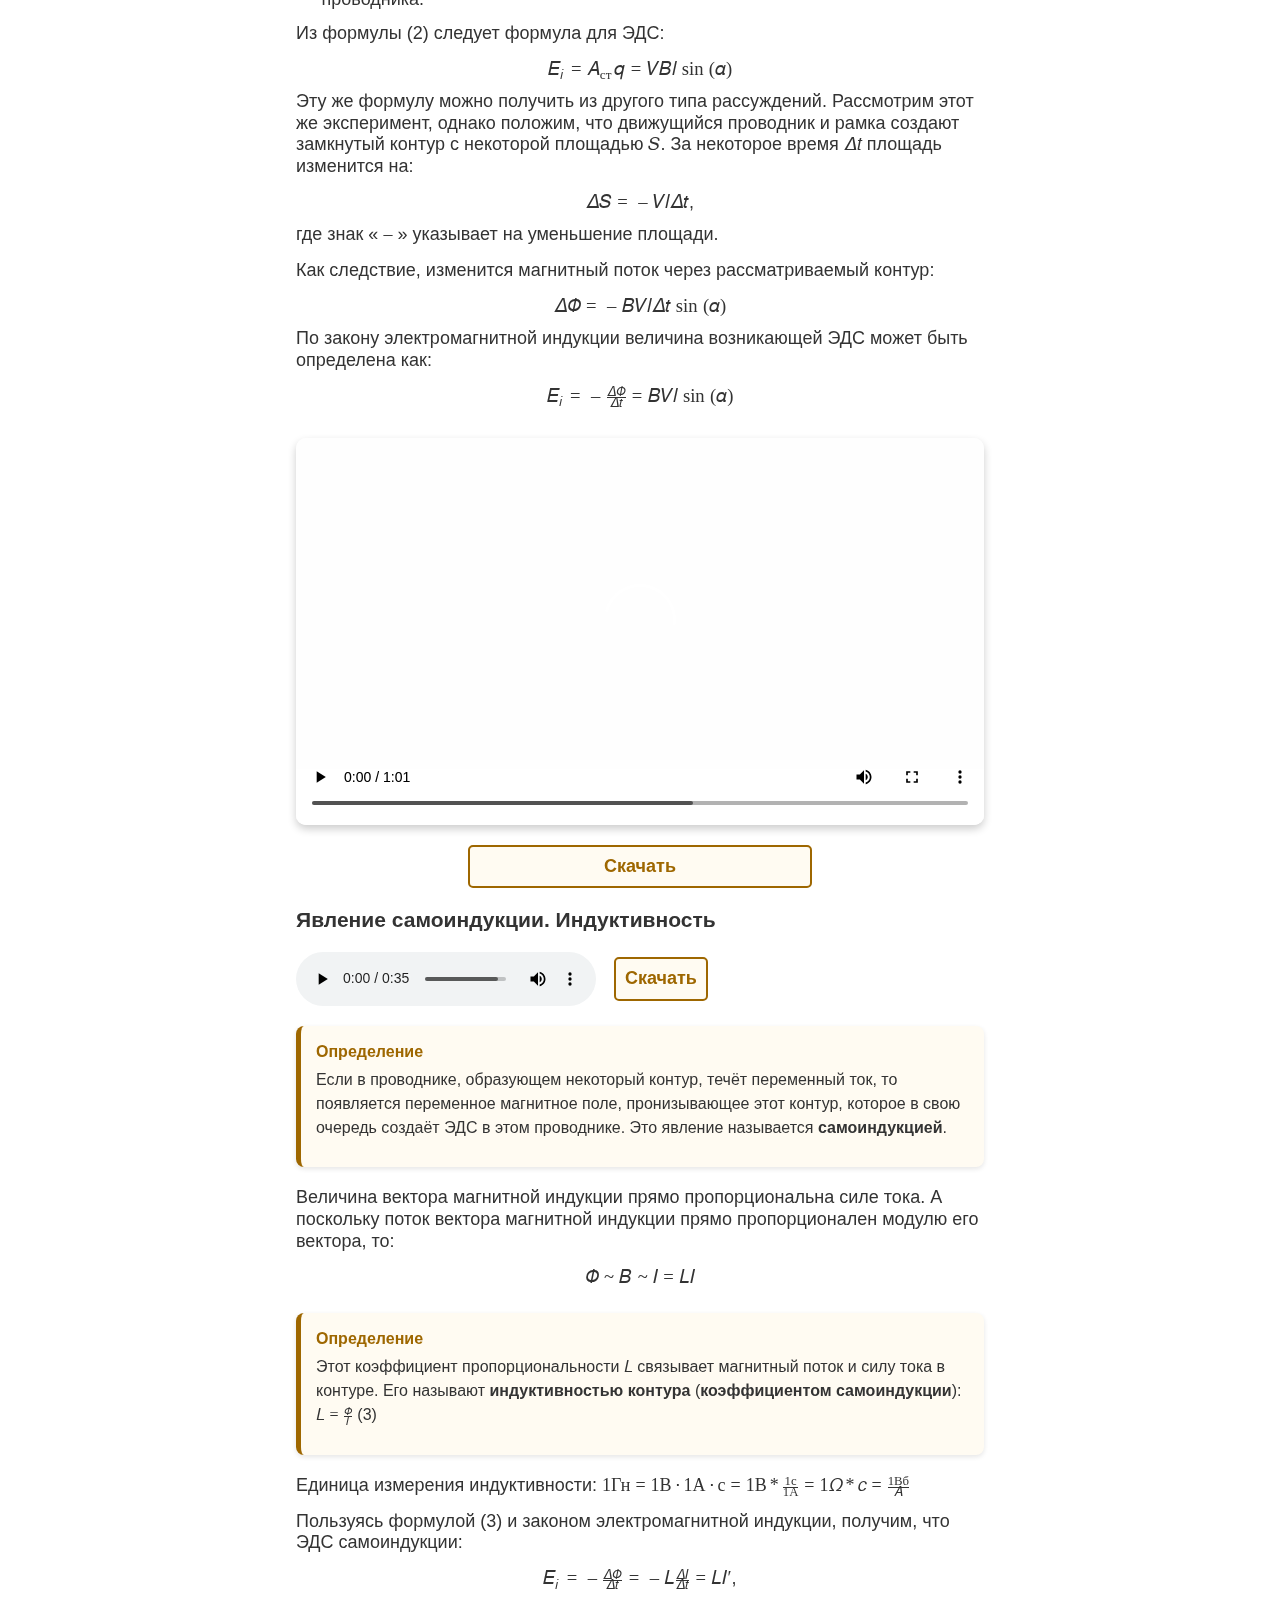
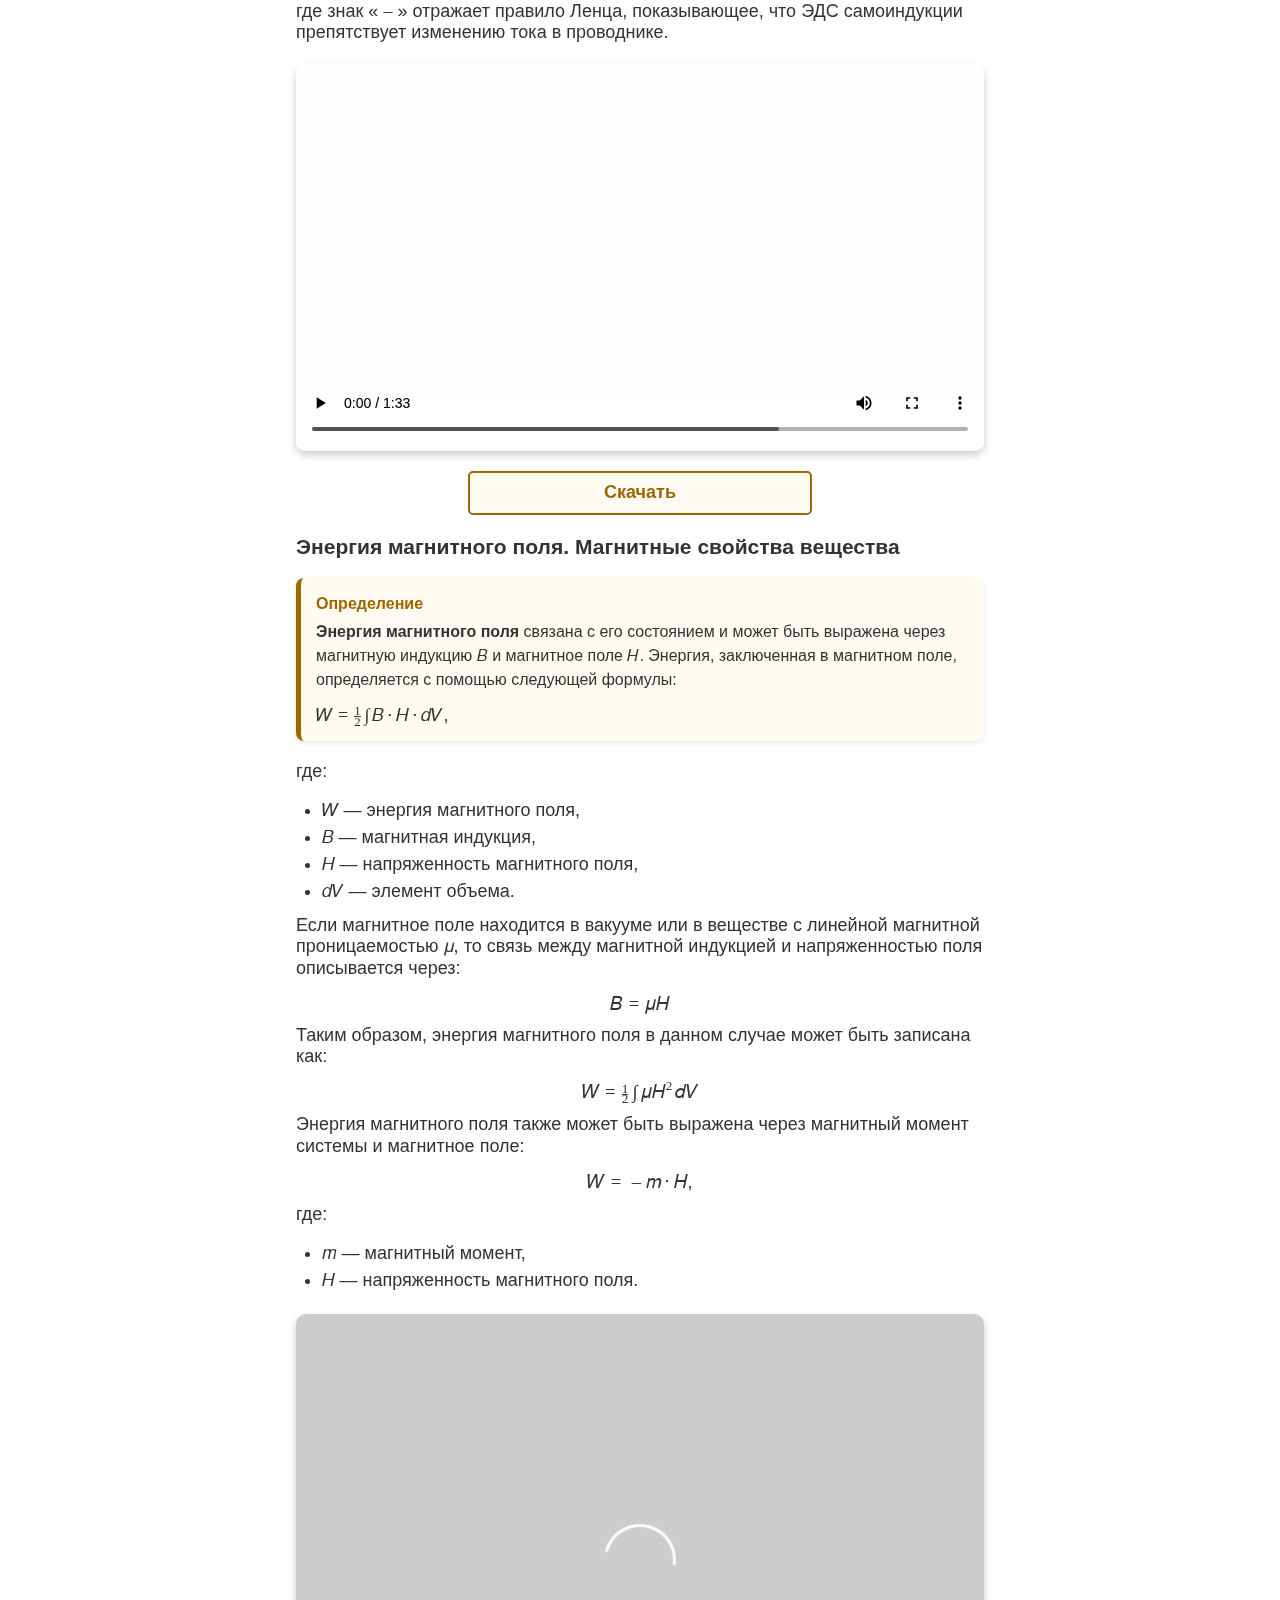
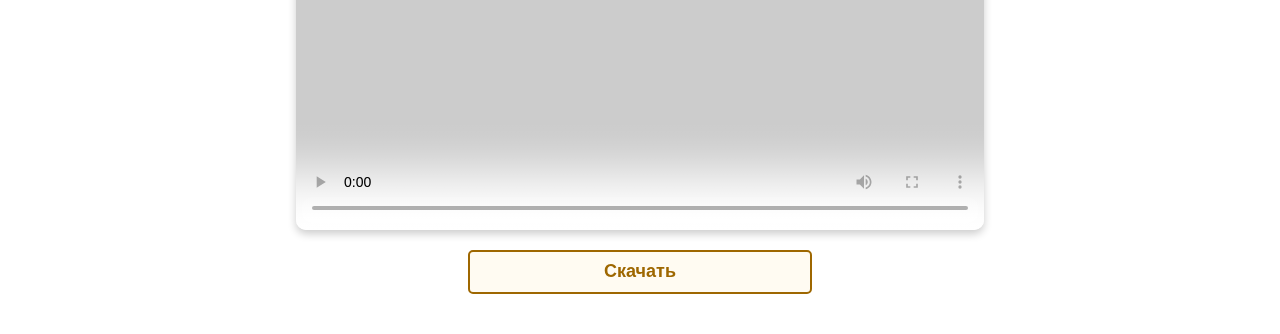
==== commit 6a4f0c0e: "test page is ready" ====
--- a/other.html
+++ b/other.html
@@ -5,24 +5,13 @@
     <meta name="viewport" content="width=device-width, initial-scale=1.0" />
     <title>Электродинамика. Электромагнитная индукция</title>
     <link rel="stylesheet" href="styles/styles.css" />
-    <style>
-      .video {
-        display: flex;
-        height: 240px;
-        width: 320px;
-        background-color: #000;
-        color: #fff;
-        justify-content: center;
-        align-items: center;
-      }
-    </style>
   </head>
 
   <body>
     <div class="container">
       <!-- Left Sidebar -->
       <nav class="sidebar">
-        <h3>ГДЗ Виленкин 6 класс</h3>
+        <h3>Физика: 9 класс</h3>
         <ul>
           <li><a href="index.html">Механические колебания и волны</a></li>
           <li class="active">
@@ -35,7 +24,16 @@
       <!-- Main Content -->
       <main class="content">
         <h1>Электродинамика. Электромагнитная индукция</h1>
-        <h3 id="point1">Магнитный поток</h3>
+        <h3 id="magnetic-flux">Магнитный поток</h3>
+
+        <div class="audio-block">
+          <audio controls>
+            <source src="sound/other/1.wav" type="audio/x-wav" />
+            Ваш браузер не поддерживает HTML5 аудио.
+          </audio>
+          <a href="sound/other/1.wav" download="Магнитный поток">Скачать</a>
+        </div>
+
         <div class="note">
           <strong>Определение</strong>
           <p>
@@ -131,7 +129,16 @@
           поверхность равен нулю.
         </p>
 
-        <h3>Явление электромагнитной индукции</h3>
+        <h3 id="electromagnetic-induction">Явление электромагнитной индукции</h3>
+
+        <div class="audio-block">
+          <audio controls>
+            <source src="sound/other/2.wav" type="audio/x-wav" />
+            Ваш браузер не поддерживает HTML5 аудио.
+          </audio>
+          <a href="sound/other/2.wav" download="Явление ЭДС индукции">Скачать</a>
+        </div>
+
         <p>
           В 1831 году Фарадей, ставя опыты, обнаружил интересный эффект. На железном сердечнике намотаны две катушки.
           Первая из них подключается к источнику тока, а вторая &mdash; к гальванометру (рис. 1). При включении тока в
@@ -139,7 +146,7 @@
         </p>
         <figure class="img-container">
           <img src="pics/other/faraday.png" alt="Опыт Фарадея" />
-          <figcaption>Рис. 1 &mdash; Опыт Фарадея</figcaption>
+          <figcaption class="img-label">Рис. 1 &mdash; Опыт Фарадея</figcaption>
         </figure>
 
         <p>
@@ -153,6 +160,14 @@
           повторяться до бесконечности.
         </p>
 
+        <div class="audio-block">
+          <audio controls>
+            <source src="sound/other/3.wav" type="audio/x-wav" />
+            Ваш браузер не поддерживает HTML5 аудио.
+          </audio>
+          <a href="sound/other/3.wav" download="Правило Ленца и закон ЭДС индукции">Скачать</a>
+        </div>
+
         <div class="note">
           <strong>Определение</strong>
           <p>
@@ -162,7 +177,7 @@
           </p>
         </div>
 
-        <h3>Закон электромагнитной индукции</h3>
+        <h3 id="law-of-induction">Закон электромагнитной индукции</h3>
         <p>
           Количественно из эксперимента было получено, что сила индукционного тока пропорциональна скорости изменения
           магнитного потока:
@@ -197,7 +212,16 @@
           </p>
         </div>
 
-        <h3>ЭДС индукции в движущихся проводникаx</h3>
+        <h3 id="induction-in-conductor">ЭДС индукции в движущихся проводникаx</h3>
+
+        <div class="audio-block">
+          <audio controls>
+            <source src="sound/other/4.wav" type="audio/x-wav" />
+            Ваш браузер не поддерживает HTML5 аудио.
+          </audio>
+          <a href="sound/other/4.wav" download="ЭДС индукции в проводникаx">Скачать</a>
+        </div>
+
         <p>
           Рассмотрим движущийся в однородном магнитном поле проводник. В нём на каждый заряд действует сила Лоренца. Под
           её действием внутри проводника начинают двигаться свободные заряды, из-за чего появляется электродвижущая
@@ -229,7 +253,9 @@
         </div>
         <figure class="img-container">
           <img src="pics/other/model.png" alt="Модель движения проводника" />
-          <figcaption>Рис. 2 &mdash; Физическая модель движения проводника в магнитном поле</figcaption>
+          <figcaption class="img-label">
+            Рис. 2 &mdash; Физическая модель движения проводника в магнитном поле
+          </figcaption>
         </figure>
 
         <p>
@@ -341,11 +367,24 @@
           </math>
         </div>
 
-        <video width="320" height="240" controls>
-          <source src="pics/other/vid1.mp4" type="video/mp4" />
-          Your browser does not support the video tag.
-      </video>
-        <h3 id="point2">Явление самоиндукции. Индуктивность</h3>
+        <div class="vid-container">
+          <video width="320" height="240" controls>
+            <source src="pics/other/vid1.mp4" type="video/mp4" />
+            Ваш браузер не поддерживает HTML5 видео
+          </video>
+          <a href="pics/other/vid1.mp4" download="vid1">Скачать</a>
+        </div>
+
+        <h3 id="inductance">Явление самоиндукции. Индуктивность</h3>
+
+        <div class="audio-block">
+          <audio controls>
+            <source src="sound/other/5.wav" type="audio/x-wav" />
+            Ваш браузер не поддерживает HTML5 аудио.
+          </audio>
+          <a href="sound/other/5.wav" download="Индуктивность">Скачать</a>
+        </div>
+
         <div class="note">
           <strong>Определение</strong>
           <p>
@@ -450,11 +489,15 @@
           самоиндукции препятствует изменению тока в проводнике.
         </p>
 
-        <video width="320" height="240" controls>
-          <source src="pics/other/vid2.mp4" type="video/mp4" />
-          Your browser does not support the video tag.
-      </video>
-        <h3 id="point3" >Энергия магнитного поля. Магнитные свойства вещества</h3>
+        <div class="vid-container">
+          <video width="320" height="240" controls>
+            <source src="pics/other/vid2.mp4" type="video/mp4" />
+            Ваш браузер не поддерживает HTML5 видео
+          </video>
+          <a href="pics/other/vid2.mp4" download="vid2">Скачать</a>
+        </div>
+
+        <h3 id="magnetic-field-energy">Энергия магнитного поля. Магнитные свойства вещества</h3>
         <div class="note">
           <strong>Определение</strong>
           <p>
@@ -552,19 +595,25 @@
           </li>
         </ul>
 
-        <video width="320" height="240" controls>
-          <source src="pics/other/vid3.mp4" type="video/mp4" />
-          Your browser does not support the video tag.
-      </video>
+        <div class="vid-container">
+          <video width="320" height="240" controls>
+            <source src="pics/other/vid3.mp4" type="video/mp4" />
+            Ваш браузер не поддерживает HTML5 видео
+          </video>
+          <a href="pics/other/vid3.mp4" download="vid3">Скачать</a>
+        </div>
       </main>
 
       <!-- Right Sidebar -->
       <aside class="right-sidebar">
         <h3>Электродинамика. Электромагнитная индукция</h3>
         <ul>
-          <li><a href="#point1">Пункт 1</a></li>
-          <li><a href="#point2">Пункт 2</a></li>
-          <li><a href="#point3">Пункт 3</a></li>
+          <li><a href="#magnetic-flux">Магнитный поток</a></li>
+          <li><a href="#electromagnetic-induction">Явление ЭДС индукции</a></li>
+          <li><a href="#law-of-induction">Закон ЭДС индукции</a></li>
+          <li><a href="#induction-in-conductor">ЭДС индукции в проводникаx</a></li>
+          <li><a href="#inductance">Индуктивность</a></li>
+          <li><a href="#magnetic-field-energy">Энергия магнитного поля</a></li>
         </ul>
       </aside>
     </div>
--- a/styles/styles.css
+++ b/styles/styles.css
@@ -8,6 +8,7 @@
   --color-border: #ddd;
   --color-hover: #ddd;
   --color-active: #9e6700;
+  --color-active-background: #fffbf2;
   --spacing-unit: 8px;
   --border-radius: 5px;
 }
@@ -42,22 +43,27 @@
   height: 100%;
 }
 
-/* Sidebar (Left) */
-.sidebar {
-  position: sticky;
-  top: 0;
-  height: 100vh; /* Чтобы на весь экран */
-  overflow-y: auto; /* Если контент не влезает - скролл внутри сайдбара */
-  align-self: start; /* Для grid-родителя обязательно! */
-  
+.sidebar,
+.right-sidebar {
   width: 100%;
   padding: 20px;
   background: var(--color-background);
   overflow-y: auto;
   border-right: 1px solid var(--color-border);
-}
-
-
+
+  position: sticky;
+  top: 0;
+  height: 100vh;
+  /* Чтобы на весь экран */
+  overflow-y: auto;
+  /* Если контент не влезает - скролл внутри сайдбара */
+  align-self: start;
+  /* Для grid-родителя обязательно! */
+
+  transition: transform 0.3s;  
+}
+
+/* Sidebar (Left) */
 .sidebar h3 {
   font-size: 16pt;
   margin-bottom: .5em;
@@ -146,7 +152,14 @@
 }
 
 .img-container img {
-  height: 300px;
+  max-width: 100%;
+  height: auto;
+  max-height: 300px;
+}
+
+.img-label {
+  font-style: italic;
+  font-size: calc(1em - 2px);
 }
 
 h1 {
@@ -183,14 +196,74 @@
   font-family: Cambria Math, Cambria, Cochin, Georgia, Times, "Times New Roman", serif;
 }
 
+/* Стиль для audio элемента */
+.audio-block {
+  display: flex ;
+  align-items: center;
+}
+
+.audio-block a {
+  margin: 0 1em;
+  text-decoration: none;
+
+  padding: .5em;
+  font-weight: bold;
+  background-color: var(--color-active-background);
+  color: var(--color-active);
+  border: 2px solid var(--color-active);
+  border-radius: 5px;
+  cursor: pointer;
+}
+
+/* Стиль для video элемента */
+.vid-container a {
+  display: block;
+  margin: 0 auto;
+  text-align: center;
+  text-decoration: none;
+
+  width: 50%;
+  max-width: 800px;
+  padding: .5em;
+  font-weight: bold;
+  background-color: var(--color-active-background);
+  color: var(--color-active);
+  border: 2px solid var(--color-active);
+  border-radius: 5px;
+  cursor: pointer;
+}
+
+video {
+  display: block;
+  /* Ensures proper alignment */
+  margin: 20px auto;
+  /* Centers the video */
+  border-radius: 10px;
+  /* Rounded corners */
+  box-shadow: 0 4px 8px rgba(0, 0, 0, 0.2);
+  /* Soft shadow */
+  width: 100%;
+  /* Adjusts to the container width */
+  max-width: 800px;
+  /* Prevents it from becoming too large */
+  height: auto;
+  /* Keeps aspect ratio */
+  outline: none;
+  /* Removes focus outline */
+}
+
+video::-webkit-media-controls {
+  filter: invert(100%);
+  /* Custom styling for media controls */
+}
+
+video:hover {
+  transform: scale(1.02);
+  /* Slight zoom effect on hover */
+  transition: transform 0.3s ease-in-out;
+}
+
 /* Right Sidebar */
-.right-sidebar {
-  width: 100%;
-  padding: 20px;
-  background: var(--color-background);
-  border-left: 1px solid var(--color-border);
-}
-
 .right-sidebar h3 {
   font-size: 16px;
   margin-bottom: 10px;
@@ -215,7 +288,7 @@
 
 /* Note Component */
 .note {
-  background: #fffbf2;
+  background: var(--color-active-background);
   border-left: 5px solid var(--color-active);
   padding: 15px;
   border-radius: 8px;
@@ -238,50 +311,31 @@
 
 /* Responsive Design */
 @media (max-width: 1150px) {
-  .sidebar {
-    display: none;
-  }
-
   .container {
     grid-template-columns: 3fr 1fr;
   }
-}
-
-.right-sidebar {
-  position: sticky;
-  top: 0;
-  height: 100vh; /* Чтобы на весь экран */
-  overflow-y: auto; /* Если контент не влезает - скролл внутри сайдбара */
-  align-self: start; /* Для grid-родителя обязательно! */
-  
-  transition: transform 0.3s;
-  @media (max-width: 900px) {
+
+  .sidebar {
+    transform: translateX(-100%);
+    position: fixed;
+    right: 0;
+    top: 0;
+    height: 100vh;
+    z-index: 9999;    
+  }
+}
+
+@media (max-width: 900px) {
+  .container {
+    grid-template-columns: 1fr;
+  }
+
+  .right-sidebar {
     transform: translateX(100%);
     position: fixed;
     right: 0;
     top: 0;
     height: 100vh;
-    z-index: 1000;
+    z-index: 9999;
   }
-}
-
-/* Стиль для video элемента */
-video {
-  display: block; /* Ensures proper alignment */
-  margin: 20px auto; /* Centers the video */
-  border-radius: 10px; /* Rounded corners */
-  box-shadow: 0 4px 8px rgba(0, 0, 0, 0.2); /* Soft shadow */
-  width: 100%; /* Adjusts to the container width */
-  max-width: 800px; /* Prevents it from becoming too large */
-  height: auto; /* Keeps aspect ratio */
-  outline: none; /* Removes focus outline */
-}
-
-video::-webkit-media-controls {
-  filter: invert(100%); /* Custom styling for media controls */
-}
-
-video:hover {
-  transform: scale(1.02); /* Slight zoom effect on hover */
-  transition: transform 0.3s ease-in-out;
 }